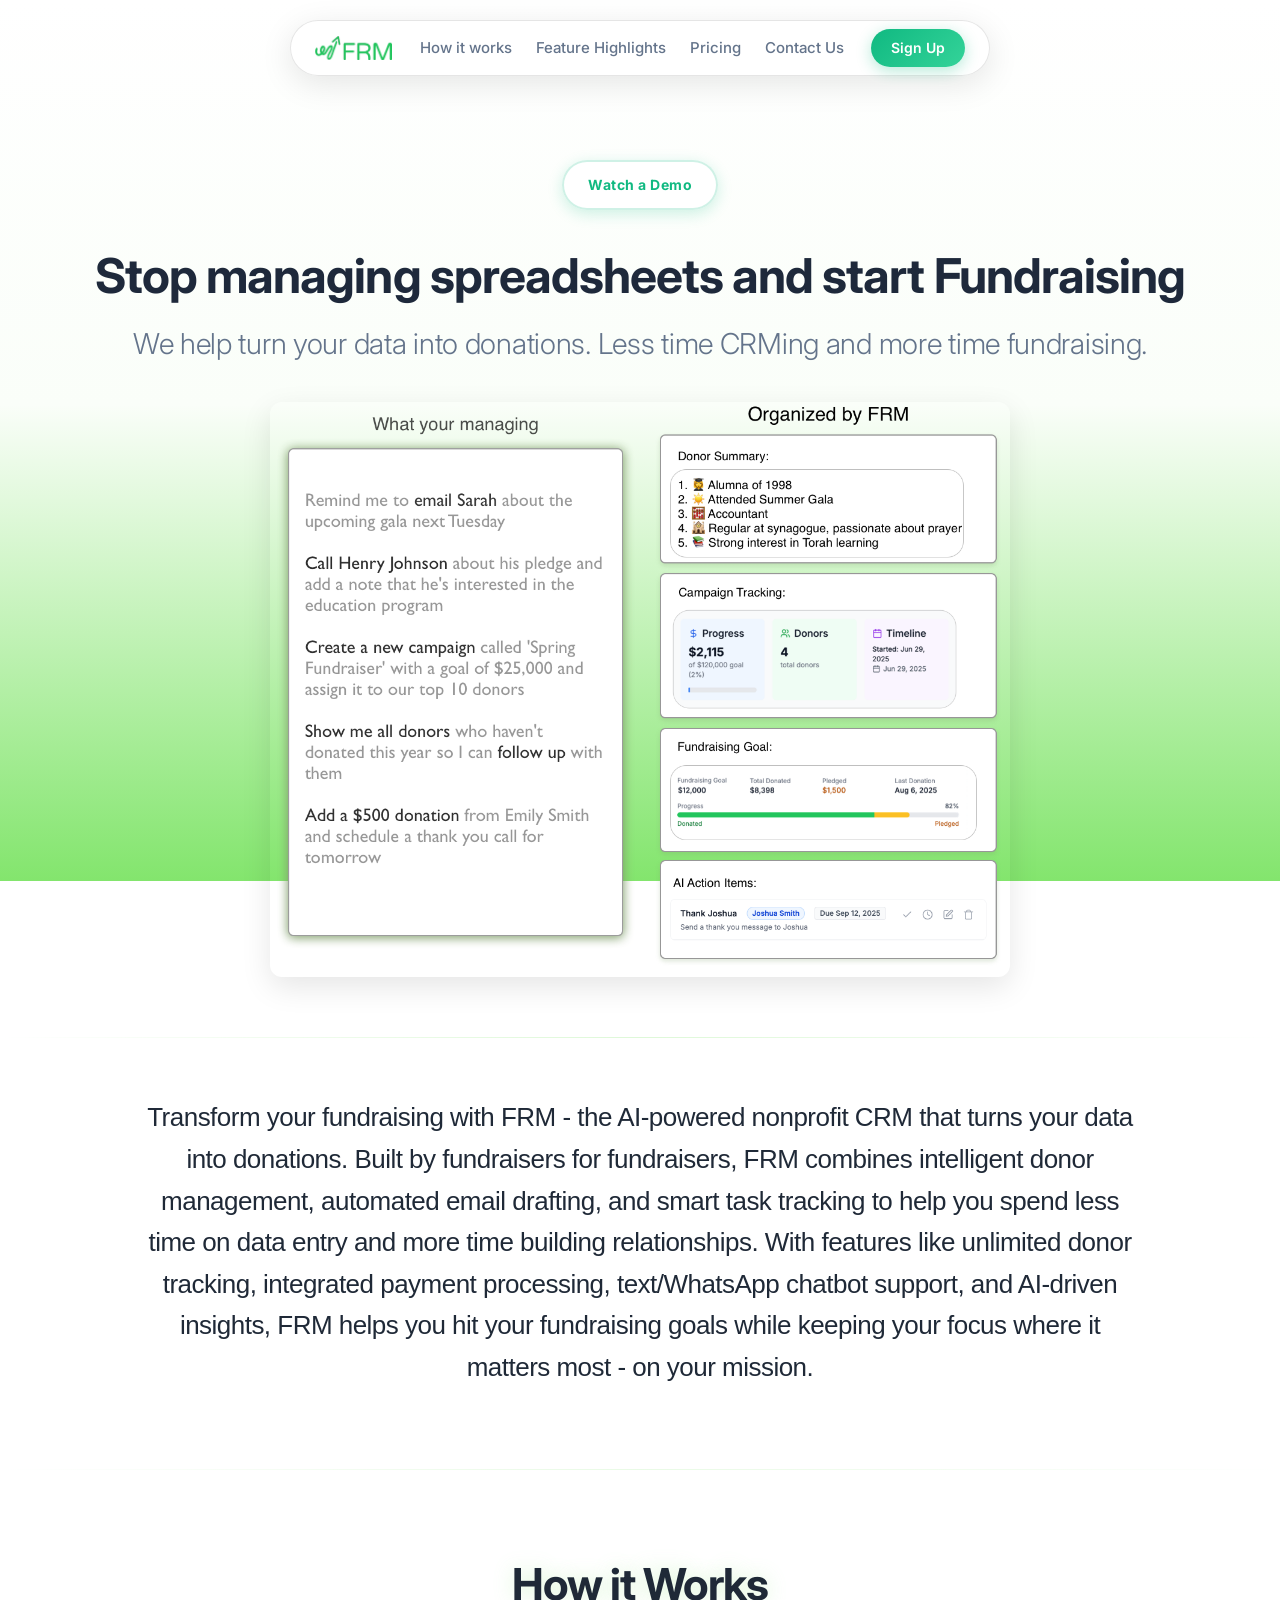
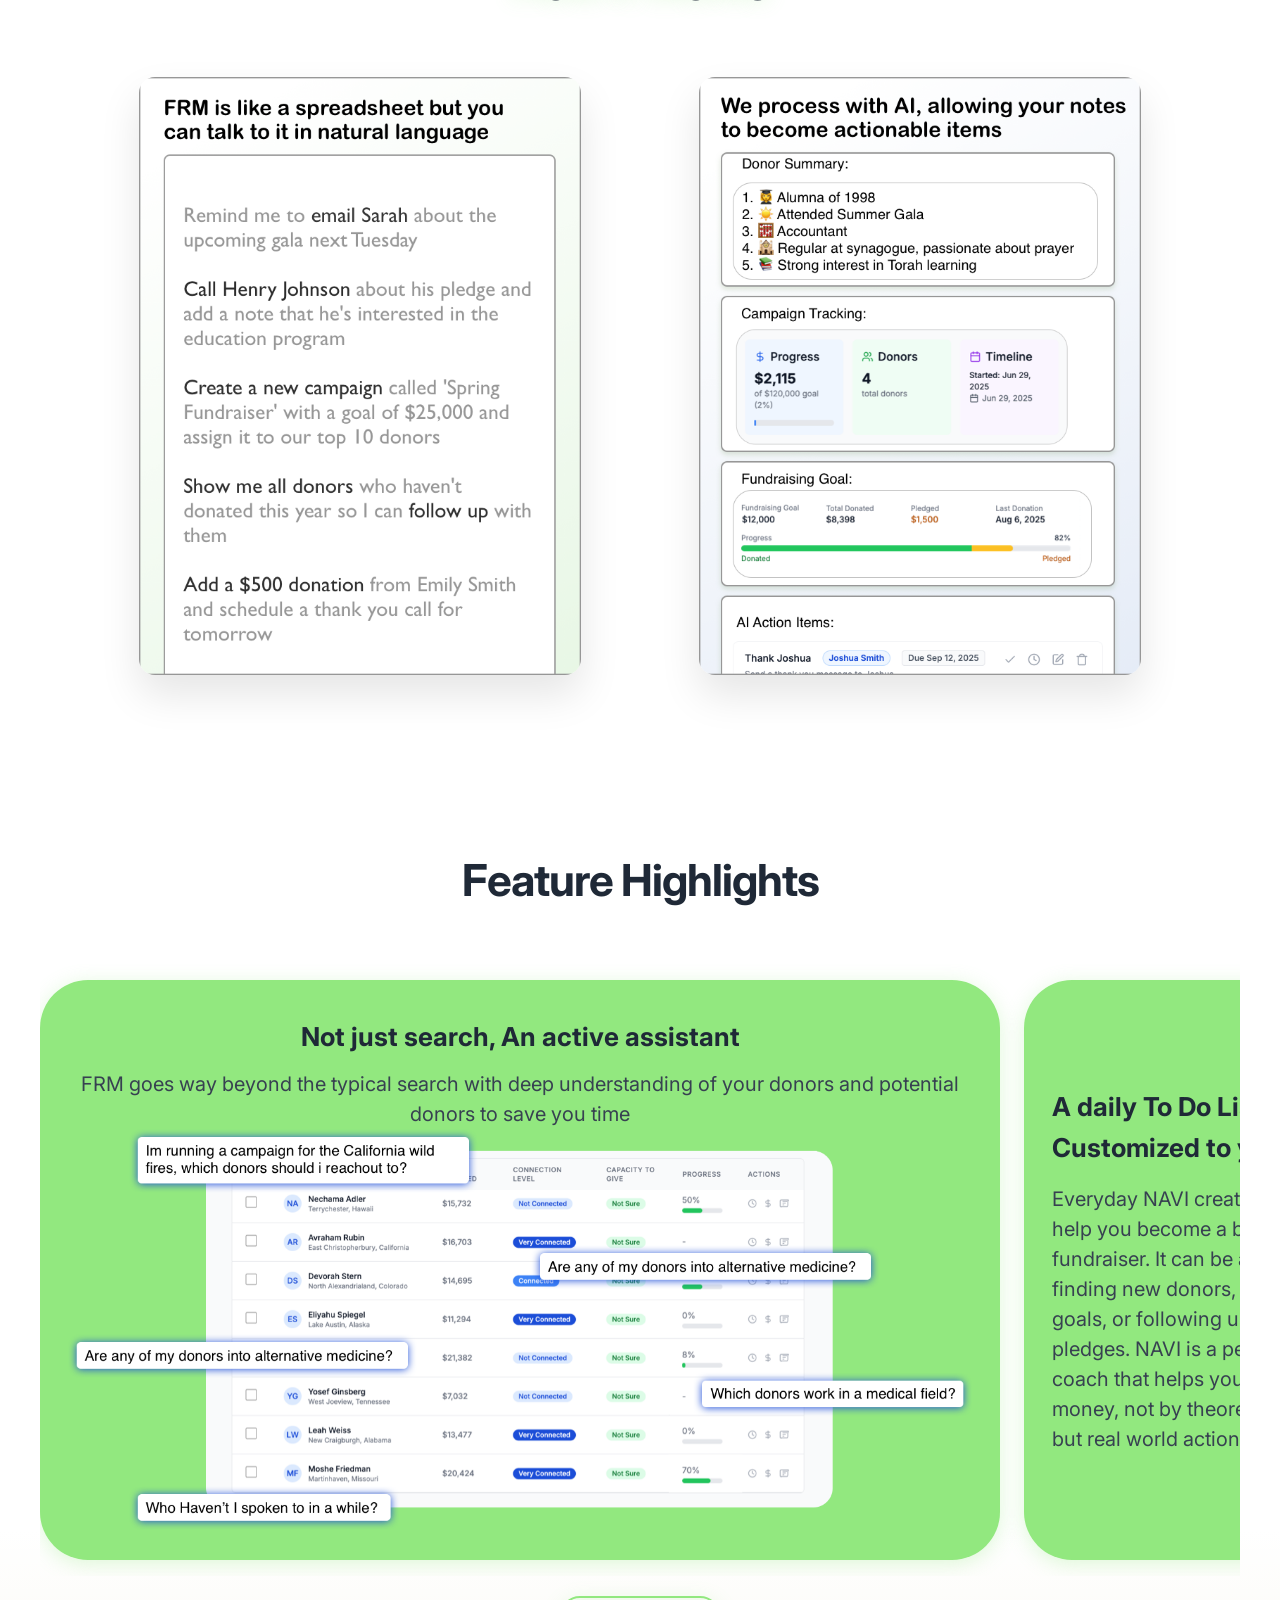
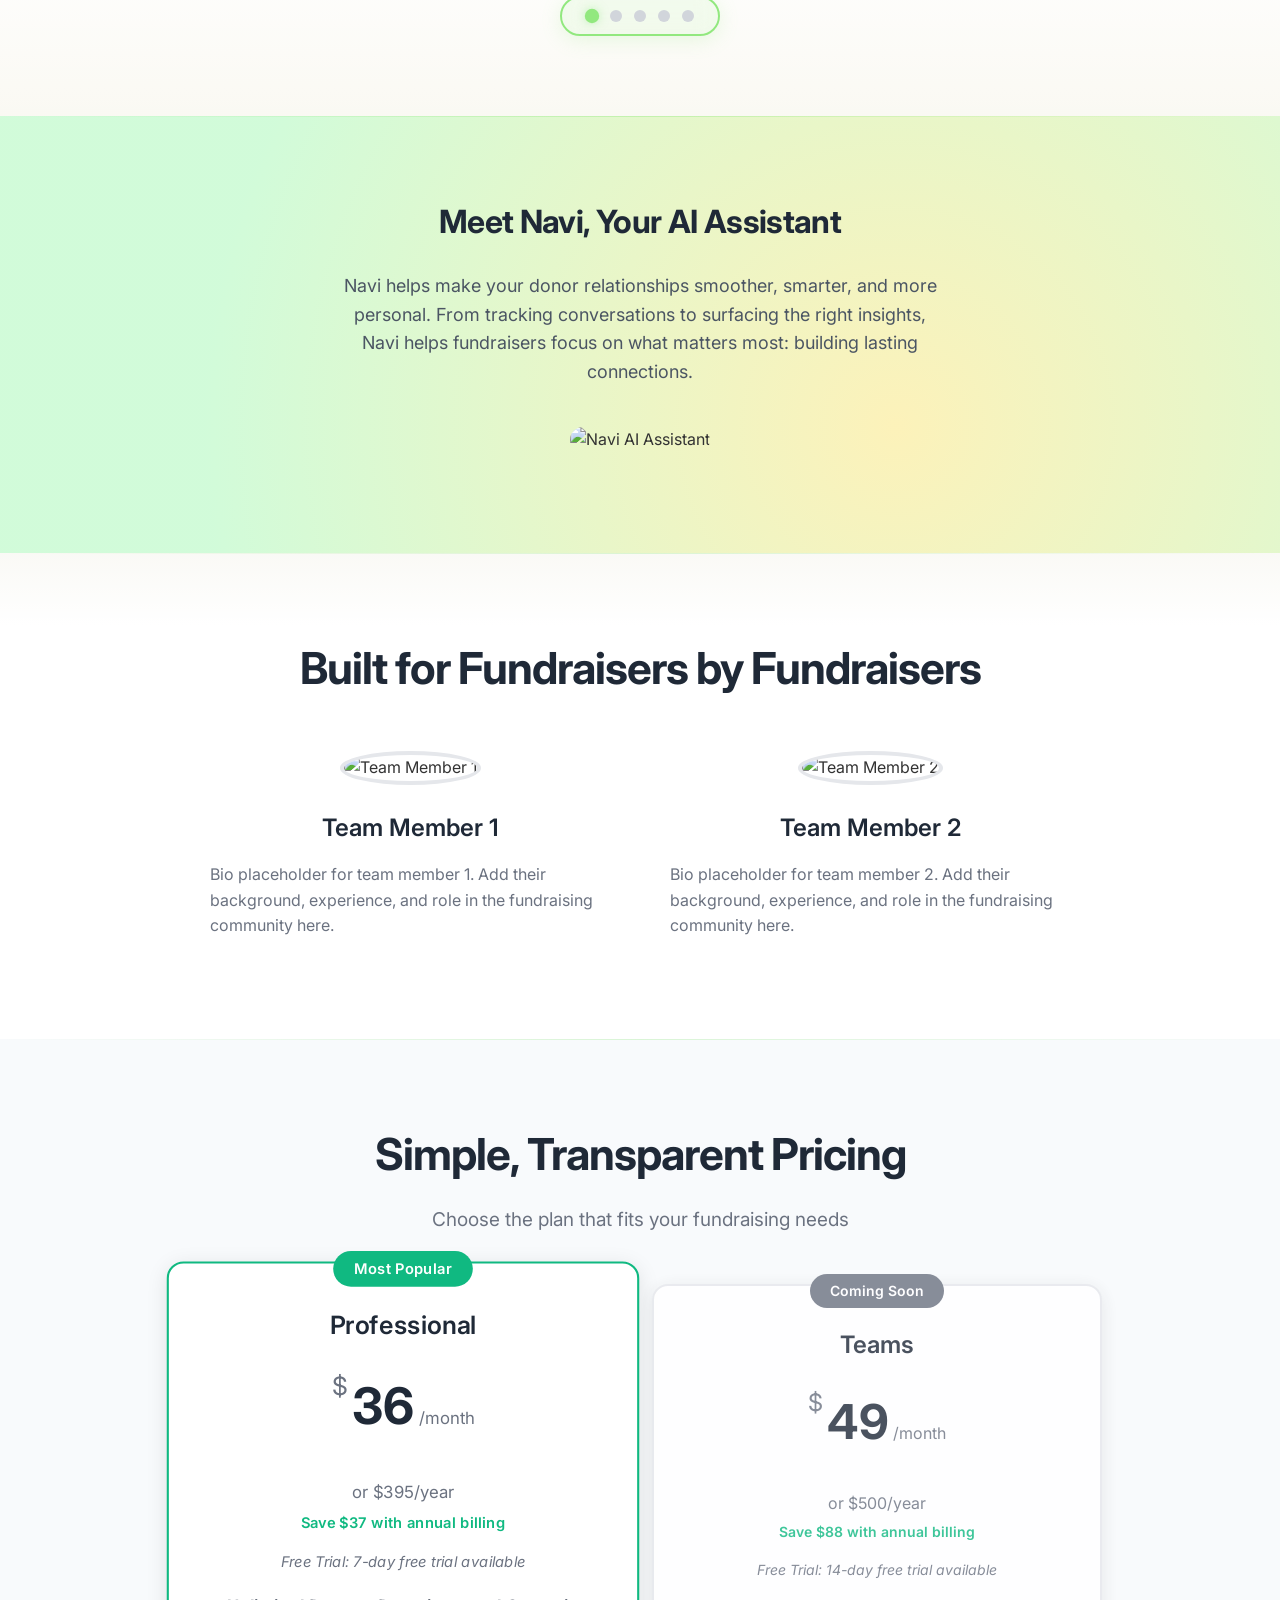
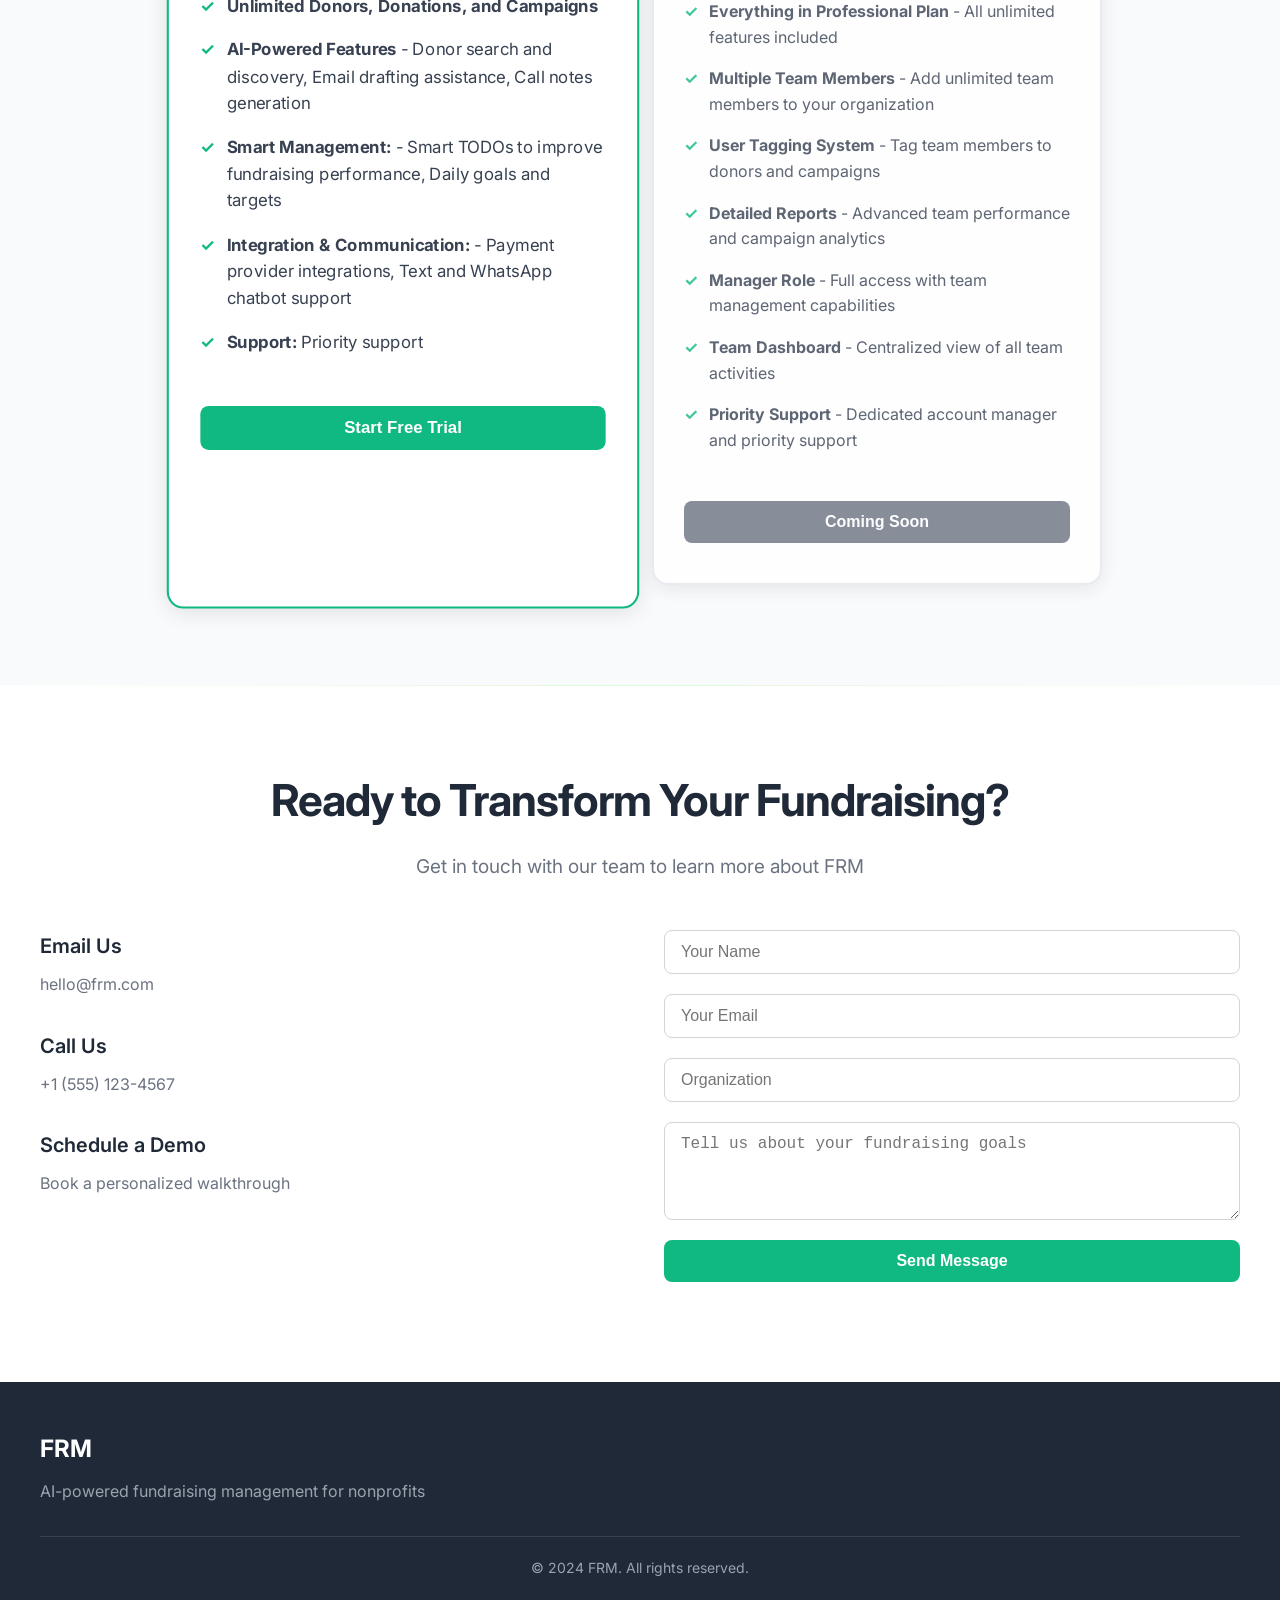
==== index.html @ 234e03f5 "Initial commit with project setup and basic structure established." ====
<!DOCTYPE html>
<html lang="en">
<head>
    <meta charset="UTF-8">
    <meta name="viewport" content="width=device-width, initial-scale=1.0">
    <title>FRM - Fundraising Management</title>
    <link rel="stylesheet" href="styles.css">
    <link href="https://fonts.googleapis.com/css2?family=Inter:wght@300;400;500;600;700&display=swap" rel="stylesheet">
</head>
<body>
    <!-- Sticky Navigation Bar -->
    <nav class="sticky-nav">
        <div class="nav-container">
            <div class="nav-brand">
                <img src="assets/FRM_Logo.png" alt="FRM Logo" class="nav-logo">
            </div>
            <div class="nav-links">
                <a href="#how-it-works" class="nav-link">How it works</a>
                <a href="#capabilities" class="nav-link">Feature Highlights</a>
                <a href="#pricing" class="nav-link">Pricing</a>
                <a href="#contact" class="nav-link">Contact Us</a>
            </div>
            <a href="https://app.getfrm.com" class="demo-btn">Sign Up</a>
        </div>
    </nav>

    <!-- Main Header Section -->
    <header class="main-header">
        <div class="header-content">
            <div class="demo-capsule">
                <span class="capsule-text">Watch a Demo</span>
            </div>
            <h1 class="main-title">Stop managing spreadsheets and start Fundraising</h1>
            <p class="sub-title">We help turn your data into donations. Less time CRMing and more time fundraising.</p>
            
            <!-- Frame 2.png Image -->
            <div class="hero-image-container">
                <img src="assets/Frame 2.png" alt="FRM Platform Overview" class="hero-image">
            </div>
        </div>
    </header>

    <!-- About Section -->
    <section class="about-section">
        <div class="about-content">
            <p class="about-text">
                Transform your fundraising with FRM - the AI-powered nonprofit CRM that turns your data into donations. Built by fundraisers for fundraisers, FRM combines intelligent donor management, automated email drafting, and smart task tracking to help you spend less time on data entry and more time building relationships. With features like unlimited donor tracking, integrated payment processing, text/WhatsApp chatbot support, and AI-driven insights, FRM helps you hit your fundraising goals while keeping your focus where it matters most - on your mission.
            </p>
        </div>
    </section>

    <!-- How it Works Section -->
    <section id="how-it-works" class="how-it-works-section">
        <div class="how-it-works-container">
            <h2 class="section-title">How it Works</h2>
            <div class="how-it-works-images-container">
                <div class="how-it-works-image-left">
                    <img src="assets/How_it_worksleft.png" alt="How FRM Works - Left" class="how-it-works-image">
                </div>
                <div class="how-it-works-image-right">
                    <img src="assets/How_it_worksright.png" alt="How FRM Works - Right" class="how-it-works-image">
                </div>
            </div>
        </div>
    </section>

    <!-- Capabilities Section -->
    <section id="capabilities" class="capabilities-section">
        <div class="capabilities-container">
            <h2 class="capabilities-header">Feature Highlights</h2>
            <div class="capabilities-scroll">
                <div class="capability-box">
                    <h2 class="capability-header">Not just search, An active assistant</h2>
                    <p class="capability-subheader">FRM goes way beyond the typical search with deep understanding of your donors and potential donors to save you time</p>
                    <img src="assets/Frame.png" alt="FRM Active Assistant Interface" class="capability-image">
                </div>
                <div class="capability-box">
                    <div class="capability-content">
                        <div class="capability-text">
                            <h2 class="capability-header">A daily To Do List, Customized to you</h2>
                            <p class="capability-subheader">Everyday NAVI creates 5 tasks to help you become a better fundraiser. It can be anything from finding new donors, filling out goals, or following up with recent pledges. NAVI is a personalized coach that helps you raise more money, not by theoretical lessons, but real world actions.</p>
                        </div>
                        <div class="capability-image-right">
                            <img src="assets/NAVI tasks.png" alt="NAVI Daily Tasks Interface" class="capability-image">
                        </div>
                    </div>
                </div>
                <div class="capability-box">
                    <div class="capability-content">
                        <div class="capability-text">
                            <h2 class="capability-header">Custom Campaigns for better tracking</h2>
                            <p class="capability-subheader">Easily track how much money you've raised toward your goal and see exactly which donors have contributed, giving you instant visibility into your fundraising success. Effortlessly manage multiple fundraising campaigns simultaneously while discovering new potential donors, helping you reach your targets faster and grow your donor base with confidence.</p>
                        </div>
                        <div class="capability-image-right">
                            <img src="assets/Campaign.png" alt="Custom Campaigns Interface" class="capability-image campaign-image">
                        </div>
                    </div>
                </div>
                <div class="capability-box">
                    <h2 class="capability-header">Everything at a glance</h2>
                    <p class="capability-subheader">Easily log in and get an instant update on everything going on. See money raised, daily tasks, Recent Donations, and so much more. Everything to get you ready to start your day</p>
                    <img src="assets/Dashboad.png" alt="Dashboard Overview Interface" class="capability-image">
                </div>
                <div class="capability-box security-box">
                    <h2 class="capability-header">Enterprise-Grade Security for Your Fundraising Data</h2>
                    <p class="capability-subheader">Your donor and campaign data is protected by industry-standard security measures including Row Level Security (RLS) policies that ensure each organization can only access their own data. All user authentication is handled through secure JWT tokens with phone number verification, ensuring only authorized users can access the system. The platform uses encrypted data transmission and implements organization isolation, meaning your fundraising data is completely separate from other organizations. Additionally, all AI processing is done through secure APIs with no sensitive data stored by external services, giving you complete control over your donor information and campaign details</p>
                </div>
            </div>
            <div class="scroll-indicators-container">
                <div class="scroll-indicators">
                    <div class="indicator active" data-index="0"></div>
                    <div class="indicator" data-index="1"></div>
                    <div class="indicator" data-index="2"></div>
                    <div class="indicator" data-index="3"></div>
                    <div class="indicator" data-index="4"></div>
                </div>
            </div>
        </div>
    </section>

    <!-- Navi Section -->
    <section class="navi-section">
        <div class="navi-container">
            <h2 class="navi-headline">Meet Navi, Your AI Assistant</h2>
            <p class="navi-content">Navi helps make your donor relationships smoother, smarter, and more personal. From tracking conversations to surfacing the right insights, Navi helps fundraisers focus on what matters most: building lasting connections.</p>
            <div class="navi-image-container">
                <img src="assets/NaviG.png" alt="Navi AI Assistant" class="navi-image">
            </div>
        </div>
    </section>

    <!-- Meet the Team Section -->
    <section class="meet-team-section">
        <div class="meet-team-container">
            <h2 class="team-headline">Built for Fundraisers by Fundraisers</h2>
            <div class="team-members">
                <div class="team-member">
                    <div class="member-photo">
                        <img src="assets/team-member-1.png" alt="Team Member 1" class="member-image">
                    </div>
                    <div class="member-info">
                        <h3 class="member-name">Team Member 1</h3>
                        <p class="member-bio">Bio placeholder for team member 1. Add their background, experience, and role in the fundraising community here.</p>
                    </div>
                </div>
                <div class="team-member">
                    <div class="member-photo">
                        <img src="assets/team-member-2.png" alt="Team Member 2" class="member-image">
                    </div>
                    <div class="member-info">
                        <h3 class="member-name">Team Member 2</h3>
                        <p class="member-bio">Bio placeholder for team member 2. Add their background, experience, and role in the fundraising community here.</p>
                    </div>
                </div>
            </div>
        </div>
    </section>

    <!-- Pricing Section -->
    <section id="pricing" class="pricing-section">
        <div class="pricing-container">
            <h2 class="pricing-headline">Simple, Transparent Pricing</h2>
            <p class="pricing-subtitle">Choose the plan that fits your fundraising needs</p>
            <div class="pricing-cards">
                <div class="pricing-card featured">
                    <div class="popular-badge">Most Popular</div>
                    <h3 class="plan-name">Professional</h3>
                    <div class="plan-price">
                        <span class="currency">$</span>
                        <span class="amount">36</span>
                        <span class="period">/month</span>
                    </div>
                    <div class="plan-billing">
                        <span class="billing-option">or $395/year</span>
                        <span class="savings">Save $37 with annual billing</span>
                    </div>
                    <div class="plan-perfect-for">Free Trial: 7-day free trial available</div>
                    <ul class="plan-features">
                        <li><strong>Unlimited Donors, Donations, and Campaigns</strong></li>
                        <li><strong>AI-Powered Features</strong> - Donor search and discovery, Email drafting assistance, Call notes generation</li>
                        <li><strong>Smart Management:</strong> - Smart TODOs to improve fundraising performance, Daily goals and targets</li>
                        <li><strong>Integration & Communication:</strong> - Payment provider integrations, Text and WhatsApp chatbot support</li>
                        <li><strong>Support:</strong> Priority support</li>
                    </ul>
                    <button class="pricing-btn">Start Free Trial</button>
                </div>
                <div class="pricing-card coming-soon">
                    <div class="coming-soon-badge">Coming Soon</div>
                    <h3 class="plan-name">Teams</h3>
                    <div class="plan-price">
                        <span class="currency">$</span>
                        <span class="amount">49</span>
                        <span class="period">/month</span>
                    </div>
                    <div class="plan-billing">
                        <span class="billing-option">or $500/year</span>
                        <span class="savings">Save $88 with annual billing</span>
                    </div>
                    <div class="plan-perfect-for">Free Trial: 14-day free trial available</div>
                    <ul class="plan-features">
                        <li><strong>Everything in Professional Plan</strong> - All unlimited features included</li>
                        <li><strong>Multiple Team Members</strong> - Add unlimited team members to your organization</li>
                        <li><strong>User Tagging System</strong> - Tag team members to donors and campaigns</li>
                        <li><strong>Detailed Reports</strong> - Advanced team performance and campaign analytics</li>
                        <li><strong>Manager Role</strong> - Full access with team management capabilities</li>
                        <li><strong>Team Dashboard</strong> - Centralized view of all team activities</li>
                        <li><strong>Priority Support</strong> - Dedicated account manager and priority support</li>
                    </ul>
                    <button class="pricing-btn coming-soon-btn">Coming Soon</button>
                </div>
            </div>
        </div>
    </section>

    <!-- Contact Us Section -->
    <section id="contact" class="contact-section">
        <div class="contact-container">
            <h2 class="contact-headline">Ready to Transform Your Fundraising?</h2>
            <p class="contact-subtitle">Get in touch with our team to learn more about FRM</p>
            <div class="contact-content">
                <div class="contact-info">
                    <div class="contact-item">
                        <h4>Email Us</h4>
                        <p>hello@frm.com</p>
                    </div>
                    <div class="contact-item">
                        <h4>Call Us</h4>
                        <p>+1 (555) 123-4567</p>
                    </div>
                    <div class="contact-item">
                        <h4>Schedule a Demo</h4>
                        <p>Book a personalized walkthrough</p>
                    </div>
                </div>
                <div class="contact-form">
                    <form>
                        <input type="text" placeholder="Your Name" required>
                        <input type="email" placeholder="Your Email" required>
                        <input type="text" placeholder="Organization" required>
                        <textarea placeholder="Tell us about your fundraising goals" rows="4"></textarea>
                        <button type="submit" class="contact-btn">Send Message</button>
                    </form>
                </div>
            </div>
        </div>
    </section>

    <!-- Footer -->
    <footer class="footer">
        <div class="footer-container">
            <div class="footer-content">
                <div class="footer-brand">
                    <h3>FRM</h3>
                    <p>AI-powered fundraising management for nonprofits</p>
                </div>
            </div>
            <div class="footer-bottom">
                <p>&copy; 2024 FRM. All rights reserved.</p>
            </div>
        </div>
    </footer>


    <script>
        // Capabilities scroll functionality
        document.addEventListener('DOMContentLoaded', function() {
            const scrollContainer = document.querySelector('.capabilities-scroll');
            const indicators = document.querySelectorAll('.indicator');
            const boxes = document.querySelectorAll('.capability-box');
            
            if (!scrollContainer || !indicators.length || !boxes.length) return;
            
            // Function to update active indicator
            function updateActiveIndicator() {
                const scrollLeft = scrollContainer.scrollLeft;
                const containerWidth = scrollContainer.clientWidth;
                const scrollWidth = scrollContainer.scrollWidth;
                
                // Calculate which box is most visible
                const boxWidth = containerWidth * 0.8; // 80% width of container
                const gap = 30; // gap between boxes
                const totalBoxWidth = boxWidth + gap;
                
                const currentIndex = Math.round(scrollLeft / totalBoxWidth);
                const clampedIndex = Math.max(0, Math.min(currentIndex, boxes.length - 1));
                
                // Update indicators
                indicators.forEach((indicator, index) => {
                    indicator.classList.toggle('active', index === clampedIndex);
                });
            }
            
            // Add scroll event listener
            scrollContainer.addEventListener('scroll', updateActiveIndicator);
            
            // Add click functionality to indicators
            indicators.forEach((indicator, index) => {
                indicator.addEventListener('click', function() {
                    const boxWidth = scrollContainer.clientWidth * 0.8;
                    const gap = 30;
                    const totalBoxWidth = boxWidth + gap;
                    const targetScroll = index * totalBoxWidth;
                    
                    scrollContainer.scrollTo({
                        left: targetScroll,
                        behavior: 'smooth'
                    });
                });
            });
            
            // Initial update
            updateActiveIndicator();
        });
    </script>
</body>
</html>
---- styles.css ----
/* Reset and Base Styles */
* {
    margin: 0;
    padding: 0;
    box-sizing: border-box;
}

body {
    font-family: 'Inter', -apple-system, BlinkMacSystemFont, 'Segoe UI', Roboto, sans-serif;
    line-height: 1.6;
    color: #333;
    background-color: #fafafa;
    font-smooth: antialiased;
    -webkit-font-smoothing: antialiased;
    -moz-osx-font-smoothing: grayscale;
}

/* Sticky Navigation Bar */
.sticky-nav {
    position: fixed;
    top: 20px;
    left: 50%;
    transform: translateX(-50%);
    z-index: 1000;
    width: 85%;
    max-width: 700px;
    background: rgba(255, 255, 255, 0.95);
    backdrop-filter: blur(20px);
    border: 1px solid rgba(0, 0, 0, 0.1);
    border-radius: 50px;
    box-shadow: 0 8px 32px rgba(0, 0, 0, 0.1);
    transition: all 0.3s ease;
}

.sticky-nav:hover {
    box-shadow: 0 12px 40px rgba(0, 0, 0, 0.15);
}

.nav-container {
    display: flex;
    align-items: center;
    justify-content: space-between;
    padding: 8px 24px;
    gap: 16px;
}

.nav-brand {
    display: flex;
    align-items: center;
    justify-content: center;
}

.nav-logo {
    height: 24px;
    width: auto;
    transition: transform 0.3s ease;
    display: block;
    margin: 0;
}

.nav-logo:hover {
    transform: scale(1.05);
}

.nav-links {
    display: flex;
    align-items: center;
    gap: 24px;
    flex: 1;
    justify-content: center;
}

.nav-link {
    text-decoration: none;
    color: #64748b;
    font-weight: 500;
    font-size: 15px;
    transition: color 0.2s ease;
    position: relative;
}

.nav-link:hover {
    color: #10b981;
}

.nav-link::after {
    content: '';
    position: absolute;
    width: 0;
    height: 2px;
    bottom: -5px;
    left: 50%;
    background-color: #10b981;
    transition: all 0.3s ease;
    transform: translateX(-50%);
}

.nav-link:hover::after {
    width: 100%;
}

.demo-btn {
    background: linear-gradient(135deg, #10b981 0%, #34d399 100%);
    color: white;
    border: none;
    padding: 8px 20px;
    border-radius: 20px;
    font-weight: 600;
    font-size: 14px;
    cursor: pointer;
    transition: all 0.3s ease;
    box-shadow: 0 4px 15px rgba(16, 185, 129, 0.3);
    text-decoration: none;
    display: inline-block;
}

.demo-btn:hover {
    transform: translateY(-2px);
    box-shadow: 0 6px 20px rgba(16, 185, 129, 0.4);
    color: white;
    text-decoration: none;
}

/* Main Header Section */
.main-header {
    padding: 100px 80px 60px;
    text-align: center;
    background-image: linear-gradient(180deg, #FFFFFF 0%, #FAFEF9 39%, #83E56D 85%, #FFFFFF 85%);
    min-height: 95vh;
    display: flex;
    align-items: center;
    justify-content: center;
}

.header-content {
    max-width: 1200px;
    width: 100%;
    position: relative;
    z-index: 1;
}

.demo-capsule {
    display: inline-flex;
    align-items: center;
    justify-content: center;
    margin-top: 60px;
    margin-bottom: 40px;
    background: rgba(255, 255, 255, 0.9);
    color: #10b981;
    padding: 12px 24px;
    border-radius: 25px;
    font-size: 14px;
    font-weight: 700;
    box-shadow: 0 4px 15px rgba(16, 185, 129, 0.2);
    transition: all 0.3s ease;
    cursor: pointer;
    border: 2px solid rgba(16, 185, 129, 0.2);
}

.demo-capsule:hover {
    transform: translateY(-2px);
    box-shadow: 0 6px 20px rgba(16, 185, 129, 0.4);
    background: rgba(255, 255, 255, 1);
    border-color: rgba(16, 185, 129, 0.4);
}

.capsule-text {
    letter-spacing: 0.5px;
}

.main-title {
    font-size: clamp(2rem, 4vw, 3rem);
    font-weight: 700;
    color: #1e293b;
    margin-bottom: 24px;
    letter-spacing: -0.02em;
    line-height: 1.1;
}

.sub-title {
    font-size: clamp(1.2rem, 2.5vw, 1.8rem);
    font-weight: 300;
    color: #64748b;
    margin-bottom: 40px;
    letter-spacing: -0.01em;
    line-height: 1.2;
}

.hero-image-container {
    display: flex;
    justify-content: center;
    align-items: center;
    margin-top: 32px;
}

.hero-image {
    max-width: 66%;
    height: auto;
    transition: transform 0.3s ease;
    border-radius: 12px;
    box-shadow: 0 10px 30px rgba(0, 0, 0, 0.1);
}

.hero-image:hover {
    transform: scale(1.02);
}

/* About Section */
.about-section {
    padding: 60px 40px 80px;
    background: white;
    display: flex;
    align-items: center;
    justify-content: center;
    position: relative;
}

.about-section::before {
    content: '';
    position: absolute;
    top: 0;
    left: 0;
    right: 0;
    height: 1px;
    background: linear-gradient(90deg, transparent 0%, rgba(146, 232, 127, 0.3) 50%, transparent 100%);
}

.about-content {
    max-width: 1200px;
    width: 100%;
    text-align: center;
    position: relative;
    z-index: 1;
}

.about-text {
    font-family: 'Arial Rounded MT Bold', Arial, sans-serif;
    font-size: 26px;
    line-height: 1.6;
    color: #1f2937;
    font-weight: 300;
    margin: 0 auto;
    letter-spacing: -0.02em;
    max-width: 1000px;
}

/* How it Works Section */
.how-it-works-section {
    padding: 80px 40px 100px;
    background: #ffffff;
    position: relative;
}

.how-it-works-section::before {
    content: '';
    position: absolute;
    top: 0;
    left: 0;
    right: 0;
    height: 1px;
    background: linear-gradient(90deg, transparent 0%, rgba(146, 232, 127, 0.2) 50%, transparent 100%);
}

.how-it-works-container {
    max-width: 1200px;
    margin: 0 auto;
    position: relative;
    z-index: 1;
}

.section-title {
    font-size: 44px;
    font-weight: 700;
    color: #1f2937;
    text-align: center;
    margin-bottom: 48px;
    letter-spacing: -1px;
    text-shadow: 0 0 20px rgba(146, 232, 127, 0.3);
}

.how-it-works-images-container {
    display: flex;
    justify-content: center;
    align-items: center;
    gap: 20px;
    margin-top: 32px;
}

.how-it-works-image-left,
.how-it-works-image-right {
    flex: 1;
    max-width: 45%;
    display: flex;
    justify-content: center;
    align-items: center;
    padding: 10px;
}

.how-it-works-image {
    max-width: 85%;
    height: auto;
    border-radius: 16px;
    box-shadow: 0 20px 40px rgba(0, 0, 0, 0.1);
}

/* Capabilities Section */
.capabilities-section {
    padding: 60px 40px 80px;
    background: linear-gradient(to bottom, white 80%, rgba(255,232,110,0.05) 100%);
    overflow: hidden;
}

/* Navi Section */
.navi-section {
    padding: 80px 40px 100px;
    background-image: radial-gradient(circle at 70% 71%, rgba(255,232,110,0.46) 0%, rgba(88,255,120,0.25) 73%);
    display: flex;
    align-items: center;
    justify-content: center;
    position: relative;
}

.navi-section::before {
    content: '';
    position: absolute;
    top: 0;
    left: 0;
    right: 0;
    height: 1px;
    background: linear-gradient(90deg, transparent 0%, rgba(146, 232, 127, 0.4) 50%, transparent 100%);
}

.navi-container {
    max-width: 1200px;
    width: 100%;
    text-align: center;
    position: relative;
    z-index: 1;
}

.navi-headline {
    font-size: 44px;
    font-weight: 700;
    color: #1f2937;
    margin-bottom: 24px;
    letter-spacing: -1px;
}

.navi-content {
    font-size: 19px;
    line-height: 1.6;
    color: #374151;
    max-width: 800px;
    margin: 0 auto 40px;
}

.navi-image-container {
    display: flex;
    justify-content: center;
    align-items: center;
}

.navi-image {
    max-width: 70%;
    height: auto;
    border-radius: 20px;
}

.capabilities-container {
    max-width: 1400px;
    margin: 0 auto;
}

.capabilities-header {
    font-size: 44px;
    font-weight: 700;
    color: #1f2937;
    text-align: center;
    margin-bottom: 48px;
    letter-spacing: -1px;
}

.capabilities-scroll {
    display: flex;
    gap: 24px;
    overflow-x: auto;
    padding: 16px 0;
    scroll-behavior: smooth;
    scrollbar-width: none;
    -ms-overflow-style: none;
}

.capabilities-scroll::-webkit-scrollbar {
    display: none;
}

.capability-box {
    flex: 0 0 80%;
    height: 580px;
    background: #92E87F;
    border-radius: 48px;
    padding: 36px 28px;
    display: flex;
    flex-direction: column;
    justify-content: flex-start;
    text-align: center;
    color: #1f2937;
    box-shadow: 0 4px 20px rgba(146, 232, 127, 0.3);
    transition: all 0.3s ease;
    overflow: hidden;
}



.capability-box h3 {
    font-size: 32px;
    font-weight: 600;
    margin-bottom: 20px;
    color: #1f2937;
}

.capability-box p {
    font-size: 20px;
    line-height: 1.5;
    color: #374151;
    margin: 0;
}

.capability-header {
    font-size: 26px;
    font-weight: 700;
    color: #1f2937;
    margin-bottom: 12px;
    text-align: center;
}

.capability-subheader {
    font-size: 15px;
    line-height: 1.5;
    color: #4b5563;
    margin-bottom: 16px;
    text-align: center;
    font-weight: 400;
}

.capability-image {
    width: 100%;
    height: auto;
    border-radius: 12px;
    flex-shrink: 0;
}

.campaign-image {
    width: 85%;
}

.dashboard-image {
    width: 75%;
}

.security-box {
    justify-content: center;
}

.capability-content {
    display: flex;
    align-items: center;
    gap: 30px;
    height: 100%;
}

.capability-text {
    flex: 1;
    text-align: left;
}

.capability-image-right {
    flex: 0 0 60%;
    display: flex;
    justify-content: center;
    align-items: center;
}

.capability-text .capability-header {
    text-align: left;
    margin-bottom: 15px;
}

.capability-text .capability-subheader {
    text-align: left;
    margin-bottom: 0;
}

/* Navi Section Styles */
.capability-box.navi-section {
    background-image: radial-gradient(circle at 70% 71%, rgba(255,232,110,0.8) 0%, rgba(88,255,120,0.6) 30%, rgba(255,255,255,0.7) 55%) !important;
    background-color: #f8fafc !important;
    display: flex !important;
    flex-direction: column !important;
    justify-content: center !important;
    align-items: center !important;
    text-align: center !important;
    padding: 50px 40px !important;
    min-height: 600px !important;
    border: 3px solid #ff6b6b !important;
    position: relative !important;
}

.navi-headline {
    font-size: 32px;
    font-weight: 700;
    color: #1f2937 !important;
    margin-bottom: 25px;
    text-align: center;
    letter-spacing: -0.02em;
    z-index: 10;
    position: relative;
}

.navi-content {
    font-size: 18px;
    line-height: 1.6;
    color: #4b5563 !important;
    margin-bottom: 40px;
    text-align: center;
    max-width: 600px;
    font-weight: 400;
    z-index: 10;
    position: relative;
}

.navi-image-container {
    display: flex;
    justify-content: center;
    align-items: center;
    width: 100%;
    margin-top: 20px;
}

.navi-image {
    max-width: 70%;
    height: auto;
    border-radius: 16px;
    transition: transform 0.3s ease;
}

.navi-image:hover {
    transform: scale(1.02);
}

/* Meet the Team Section */
.meet-team-section {
    padding: 80px 40px 100px;
    background: linear-gradient(to bottom, rgba(255,232,110,0.03) 0%, white 15%);
    position: relative;
}

.meet-team-section::before {
    content: '';
    position: absolute;
    top: 0;
    left: 0;
    right: 0;
    height: 1px;
    background: linear-gradient(90deg, transparent 0%, rgba(146, 232, 127, 0.3) 50%, transparent 100%);
}

.meet-team-container {
    max-width: 1200px;
    margin: 0 auto;
    text-align: center;
    position: relative;
    z-index: 1;
}

.team-headline {
    font-size: 44px;
    font-weight: 700;
    color: #1f2937;
    margin-bottom: 48px;
    letter-spacing: -1px;
}

.team-members {
    display: flex;
    justify-content: center;
    gap: 60px;
    align-items: flex-start;
}

.team-member {
    flex: 1;
    max-width: 400px;
    text-align: center;
}

.member-photo {
    margin-bottom: 24px;
}

.member-image {
    width: 200px;
    height: 200px;
    border-radius: 50%;
    object-fit: cover;
    border: 4px solid #e5e7eb;
    transition: transform 0.3s ease;
}

.member-image:hover {
    transform: scale(1.05);
}

.member-name {
    font-size: 24px;
    font-weight: 600;
    color: #1f2937;
    margin-bottom: 15px;
}

.member-bio {
    font-size: 16px;
    line-height: 1.6;
    color: #6b7280;
    text-align: left;
}

/* Pricing Section */
.pricing-section {
    padding: 80px 40px 100px;
    background: #f8fafc;
    position: relative;
}

.pricing-section::before {
    content: '';
    position: absolute;
    top: 0;
    left: 0;
    right: 0;
    height: 1px;
    background: linear-gradient(90deg, transparent 0%, rgba(146, 232, 127, 0.3) 50%, transparent 100%);
}

.pricing-container {
    max-width: 1200px;
    margin: 0 auto;
    text-align: center;
    position: relative;
    z-index: 1;
}

.pricing-headline {
    font-size: 44px;
    font-weight: 700;
    color: #1f2937;
    margin-bottom: 16px;
    letter-spacing: -1px;
}

.pricing-subtitle {
    font-size: 19px;
    color: #6b7280;
    margin-bottom: 48px;
}

.pricing-cards {
    display: flex;
    justify-content: center;
    gap: 24px;
    align-items: stretch;
    max-width: 1000px;
    margin: 0 auto;
}

.pricing-card {
    flex: 1;
    max-width: 450px;
    background: white;
    border-radius: 16px;
    padding: 40px 30px;
    box-shadow: 0 4px 20px rgba(0, 0, 0, 0.1);
    position: relative;
    transition: transform 0.3s ease;
}

.pricing-card:hover {
    transform: translateY(-5px);
}

.pricing-card.featured {
    border: 2px solid #10b981;
    transform: scale(1.05);
}

.pricing-card.coming-soon {
    border: 2px solid #e5e7eb;
    opacity: 0.8;
}

.popular-badge {
    position: absolute;
    top: -12px;
    left: 50%;
    transform: translateX(-50%);
    background: #10b981;
    color: white;
    padding: 6px 20px;
    border-radius: 20px;
    font-size: 14px;
    font-weight: 600;
}

.coming-soon-badge {
    position: absolute;
    top: -12px;
    left: 50%;
    transform: translateX(-50%);
    background: #6b7280;
    color: white;
    padding: 6px 20px;
    border-radius: 20px;
    font-size: 14px;
    font-weight: 600;
}

.plan-billing {
    margin-bottom: 15px;
    text-align: center;
}

.billing-option {
    display: block;
    font-size: 16px;
    color: #6b7280;
    margin-bottom: 5px;
}

.savings {
    display: block;
    font-size: 14px;
    color: #10b981;
    font-weight: 600;
}

.plan-perfect-for {
    font-size: 14px;
    color: #6b7280;
    text-align: center;
    margin-bottom: 10px;
    font-style: italic;
}

.plan-name {
    font-size: 24px;
    font-weight: 600;
    color: #1f2937;
    margin-bottom: 20px;
}

.plan-price {
    margin-bottom: 30px;
}

.currency {
    font-size: 24px;
    color: #6b7280;
    vertical-align: top;
}

.amount {
    font-size: 48px;
    font-weight: 700;
    color: #1f2937;
}

.period {
    font-size: 16px;
    color: #6b7280;
}

.plan-features {
    list-style: none;
    padding: 0;
    margin-bottom: 40px;
    text-align: left;
}

.plan-features li {
    padding: 8px 0;
    color: #374151;
    position: relative;
    padding-left: 25px;
}

.plan-features li::before {
    content: '✓';
    position: absolute;
    left: 0;
    color: #10b981;
    font-weight: bold;
}

.pricing-btn {
    width: 100%;
    background: #10b981;
    color: white;
    border: none;
    padding: 12px 24px;
    border-radius: 8px;
    font-size: 16px;
    font-weight: 600;
    cursor: pointer;
    transition: background 0.3s ease;
}

.pricing-btn:hover {
    background: #059669;
}

.coming-soon-btn {
    background: #6b7280;
    cursor: not-allowed;
}

.coming-soon-btn:hover {
    background: #6b7280;
}

/* Contact Section */
.contact-section {
    padding: 80px 40px 100px;
    background: white;
    position: relative;
}

.contact-section::before {
    content: '';
    position: absolute;
    top: 0;
    left: 0;
    right: 0;
    height: 1px;
    background: linear-gradient(90deg, transparent 0%, rgba(146, 232, 127, 0.3) 50%, transparent 100%);
}

.contact-container {
    max-width: 1200px;
    margin: 0 auto;
    text-align: center;
    position: relative;
    z-index: 1;
}

.contact-headline {
    font-size: 44px;
    font-weight: 700;
    color: #1f2937;
    margin-bottom: 16px;
    letter-spacing: -1px;
}

.contact-subtitle {
    font-size: 19px;
    color: #6b7280;
    margin-bottom: 48px;
}

.contact-content {
    display: flex;
    gap: 48px;
    align-items: flex-start;
}

.contact-info {
    flex: 1;
    text-align: left;
}

.contact-item {
    margin-bottom: 32px;
}

.contact-item h4 {
    font-size: 20px;
    font-weight: 600;
    color: #1f2937;
    margin-bottom: 10px;
}

.contact-item p {
    font-size: 16px;
    color: #6b7280;
}

.contact-form {
    flex: 1;
}

.contact-form form {
    display: flex;
    flex-direction: column;
    gap: 20px;
}

.contact-form input,
.contact-form textarea {
    padding: 12px 16px;
    border: 1px solid #d1d5db;
    border-radius: 8px;
    font-size: 16px;
    transition: border-color 0.3s ease;
}

.contact-form input:focus,
.contact-form textarea:focus {
    outline: none;
    border-color: #10b981;
}

.contact-btn {
    background: #10b981;
    color: white;
    border: none;
    padding: 12px 24px;
    border-radius: 8px;
    font-size: 16px;
    font-weight: 600;
    cursor: pointer;
    transition: background 0.3s ease;
}

.contact-btn:hover {
    background: #059669;
}

/* Footer */
.footer {
    background: #1f2937;
    color: white;
    padding: 48px 40px 20px;
}

.footer-container {
    max-width: 1200px;
    margin: 0 auto;
    position: relative;
    z-index: 1;
}

.footer-content {
    display: flex;
    justify-content: space-between;
    margin-bottom: 32px;
}

.footer-brand h3 {
    font-size: 24px;
    font-weight: 700;
    margin-bottom: 10px;
}

.footer-brand p {
    color: #9ca3af;
    font-size: 16px;
}

.footer-links {
    display: flex;
    gap: 60px;
}

.footer-column h4 {
    font-size: 18px;
    font-weight: 600;
    margin-bottom: 20px;
}

.footer-column a {
    display: block;
    color: #9ca3af;
    text-decoration: none;
    margin-bottom: 10px;
    transition: color 0.3s ease;
}

.footer-column a:hover {
    color: white;
}

.footer-bottom {
    border-top: 1px solid #374151;
    padding-top: 20px;
    text-align: center;
}

.footer-bottom p {
    color: #9ca3af;
    font-size: 14px;
}

.scroll-indicators-container {
    display: flex;
    justify-content: center;
    margin-top: 20px;
}

.scroll-indicators {
    display: flex;
    justify-content: center;
    align-items: center;
    gap: 12px;
    background: rgba(146, 232, 127, 0.1);
    border: 2px solid #92E87F;
    border-radius: 50px;
    padding: 12px 24px;
    backdrop-filter: blur(10px);
    box-shadow: 0 4px 20px rgba(146, 232, 127, 0.2);
}

.indicator {
    width: 12px;
    height: 12px;
    border-radius: 50%;
    background: #d1d5db;
    cursor: pointer;
    transition: all 0.3s ease;
}

.indicator.active {
    background: #92E87F;
    transform: scale(1.2);
    box-shadow: 0 0 8px rgba(146, 232, 127, 0.5);
}

.indicator:hover {
    background: #92E87F;
    opacity: 0.7;
}


/* Responsive Design */
@media (max-width: 768px) {
    .sticky-nav {
        width: 92%;
        top: 10px;
    }
    
    .nav-container {
        padding: 6px 16px;
        gap: 12px;
    }
    
    .nav-logo {
        height: 20px;
    }
    
    .nav-links {
        gap: 16px;
    }
    
    .nav-link {
        font-size: 14px;
    }
    
    .demo-btn {
        padding: 6px 14px;
        font-size: 13px;
    }
    
    .main-header {
        padding: 80px 40px 50px;
    }
    
    .main-title {
        font-size: 2rem;
    }
    
    .sub-title {
        font-size: 1.2rem;
        margin-bottom: 32px;
    }
    
    .demo-capsule {
        font-size: 13px;
        padding: 10px 20px;
        margin-top: 48px;
        margin-bottom: 32px;
    }
    
    .hero-image {
        max-width: 88%;
    }
    
    .about-section {
        padding: 50px 20px 60px;
    }
    
    .about-text {
        font-family: 'Arial Rounded MT Bold', Arial, sans-serif;
        font-size: 26px;
        max-width: 800px;
    }
    
    .how-it-works-section {
        padding: 60px 20px 80px;
    }
    
    .section-title {
        font-size: 36px;
        margin-bottom: 32px;
    }
    
    .how-it-works-images-container {
        flex-direction: column;
        gap: 30px;
        margin-top: 30px;
    }
    
    .how-it-works-image-left,
    .how-it-works-image-right {
        max-width: 100%;
    }
    
    .capabilities-section {
        padding: 50px 20px 60px;
    }
    
    .capabilities-header {
        font-size: 36px;
        margin-bottom: 32px;
    }
    
    .navi-section {
        padding: 60px 20px 80px;
    }
    
    .navi-headline {
        font-size: 36px;
        margin-bottom: 20px;
    }
    
    .navi-content {
        font-size: 18px;
        margin-bottom: 32px;
    }
    
    .capability-box {
        flex: 0 0 85%;
        height: 500px;
        padding: 30px 25px;
    }
    
    .capability-box h3 {
        font-size: 28px;
    }
    
    .capability-box p {
        font-size: 18px;
    }
    
    .capability-header {
        font-size: 24px;
    }
    
    .capability-subheader {
        font-size: 14px;
    }
    
    .capability-content {
        flex-direction: column;
        gap: 20px;
    }
    
    .capability-image-right {
        flex: 0 0 auto;
        width: 100%;
    }
    
    .capability-text .capability-header {
        text-align: center;
    }
    
    .capability-text .capability-subheader {
        text-align: center;
    }
    
    .capability-box.navi-section {
        padding: 40px 30px;
    }
    
    .navi-headline {
        font-size: 28px;
        margin-bottom: 20px;
    }
    
    .navi-content {
        font-size: 16px;
        margin-bottom: 30px;
    }
}

@media (max-width: 480px) {
    .nav-container {
        flex-direction: column;
        gap: 8px;
        padding: 12px 16px;
    }
    
    .nav-links {
        order: 3;
        width: 100%;
        justify-content: space-around;
        gap: 12px;
    }
    
    .demo-btn {
        order: 2;
        width: 100%;
        max-width: 200px;
    }
    
    .nav-logo {
        height: 18px;
    }
    
    .main-header {
        padding: 80px 30px 30px;
    }
    
    .main-title {
        font-size: 1.8rem;
    }
    
    .sub-title {
        font-size: 1.1rem;
    }
    
    .demo-capsule {
        font-size: 12px;
        padding: 8px 18px;
        margin-top: 40px;
        margin-bottom: 28px;
    }
    
    .hero-image {
        max-width: 99%;
    }
    
    .about-section {
        padding: 20px 10px 40px;
    }
    
    .about-text {
        font-family: 'Arial Rounded MT Bold', Arial, sans-serif;
        font-size: 24px;
        line-height: 1.5;
        max-width: 700px;
    }
    
    .how-it-works-section {
        padding: 60px 10px;
    }
    
    .section-title {
        font-size: 28px;
        margin-bottom: 30px;
    }
    
    .how-it-works-images-container {
        flex-direction: column;
        gap: 20px;
        margin-top: 20px;
    }
    
    .how-it-works-image-left,
    .how-it-works-image-right {
        max-width: 100%;
    }
    
    .how-it-works-image {
        border-radius: 12px;
    }
    
    .capabilities-section {
        padding: 40px 10px;
    }
    
    .capabilities-header {
        font-size: 28px;
        margin-bottom: 30px;
    }
    
    .navi-section {
        padding: 60px 10px;
    }
    
    .navi-headline {
        font-size: 28px;
        margin-bottom: 20px;
    }
    
    .navi-content {
        font-size: 16px;
        margin-bottom: 30px;
    }
    
    .navi-image {
        border-radius: 16px;
    }
    
    .meet-team-section {
        padding: 60px 10px;
    }
    
    .team-headline {
        font-size: 28px;
        margin-bottom: 30px;
    }
    
    .team-members {
        gap: 40px;
    }
    
    .member-image {
        width: 120px;
        height: 120px;
    }
    
    .member-name {
        font-size: 20px;
    }
    
    .member-bio {
        font-size: 14px;
    }
    
    .pricing-section {
        padding: 60px 10px;
    }
    
    .pricing-headline {
        font-size: 28px;
    }
    
    .pricing-subtitle {
        font-size: 16px;
    }
    
    .contact-section {
        padding: 60px 10px;
    }
    
    .contact-headline {
        font-size: 28px;
    }
    
    .contact-subtitle {
        font-size: 16px;
    }
    
    .footer {
        padding: 40px 10px 20px;
    }
    
    .pricing-section {
        padding: 80px 15px;
    }
    
    .pricing-headline {
        font-size: 36px;
    }
    
    .pricing-cards {
        flex-direction: column;
        gap: 30px;
    }
    
    .pricing-card.featured {
        transform: none;
    }
    
    .contact-section {
        padding: 80px 15px;
    }
    
    .contact-headline {
        font-size: 36px;
    }
    
    .contact-content {
        flex-direction: column;
        gap: 40px;
    }
    
    .footer-content {
        flex-direction: column;
        gap: 40px;
    }
    
    .footer-links {
        flex-direction: column;
        gap: 30px;
    }
    
    .meet-team-section {
        padding: 80px 15px;
    }
    
    .team-headline {
        font-size: 36px;
        margin-bottom: 40px;
    }
    
    .team-members {
        flex-direction: column;
        gap: 50px;
    }
    
    .member-image {
        width: 150px;
        height: 150px;
    }
    
    .capability-box {
        flex: 0 0 90%;
        height: 400px;
        padding: 25px 20px;
    }
    
    .capability-box h3 {
        font-size: 24px;
        margin-bottom: 15px;
    }
    
    .capability-box p {
        font-size: 16px;
    }
    
    .capability-header {
        font-size: 20px;
    }
    
    .capability-subheader {
        font-size: 12px;
    }
    
    .capability-content {
        flex-direction: column;
        gap: 15px;
    }
    
    .capability-image-right {
        flex: 0 0 auto;
        width: 100%;
    }
    
    .capability-text .capability-header {
        text-align: center;
    }
    
    .capability-text .capability-subheader {
        text-align: center;
    }
    
    .capability-box.navi-section {
        padding: 30px 20px;
    }
    
    .navi-headline {
        font-size: 24px;
        margin-bottom: 15px;
    }
    
    .navi-content {
        font-size: 14px;
        margin-bottom: 25px;
    }
    
    .scroll-indicators-container {
        margin-top: 15px;
    }
    
    .scroll-indicators {
        padding: 10px 20px;
    }
    
    .indicator {
        width: 10px;
        height: 10px;
    }
}

/* Smooth scrolling */
html {
    scroll-behavior: smooth;
}

/* Custom scrollbar */
::-webkit-scrollbar {
    width: 8px;
}

::-webkit-scrollbar-track {
    background: #f1f5f9;
}

::-webkit-scrollbar-thumb {
    background: #cbd5e1;
    border-radius: 4px;
}

::-webkit-scrollbar-thumb:hover {
    background: #94a3b8;
}
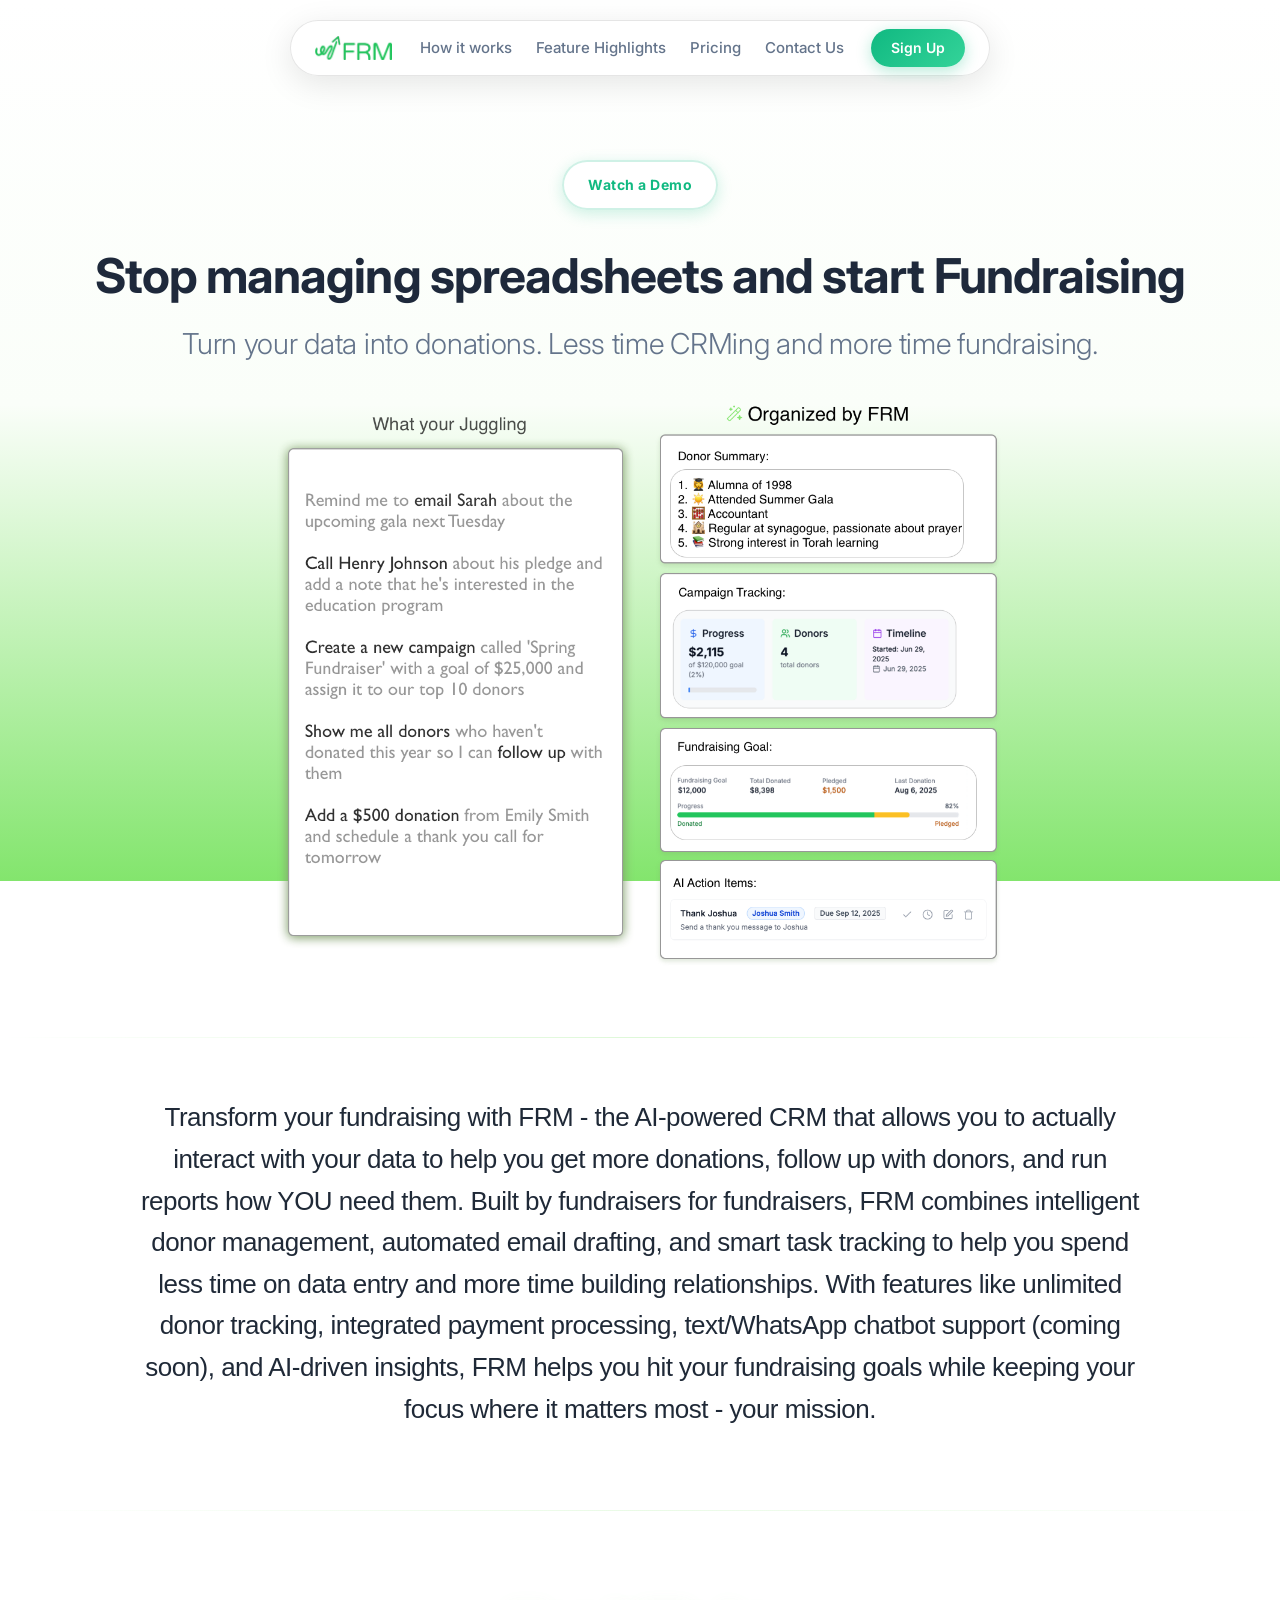
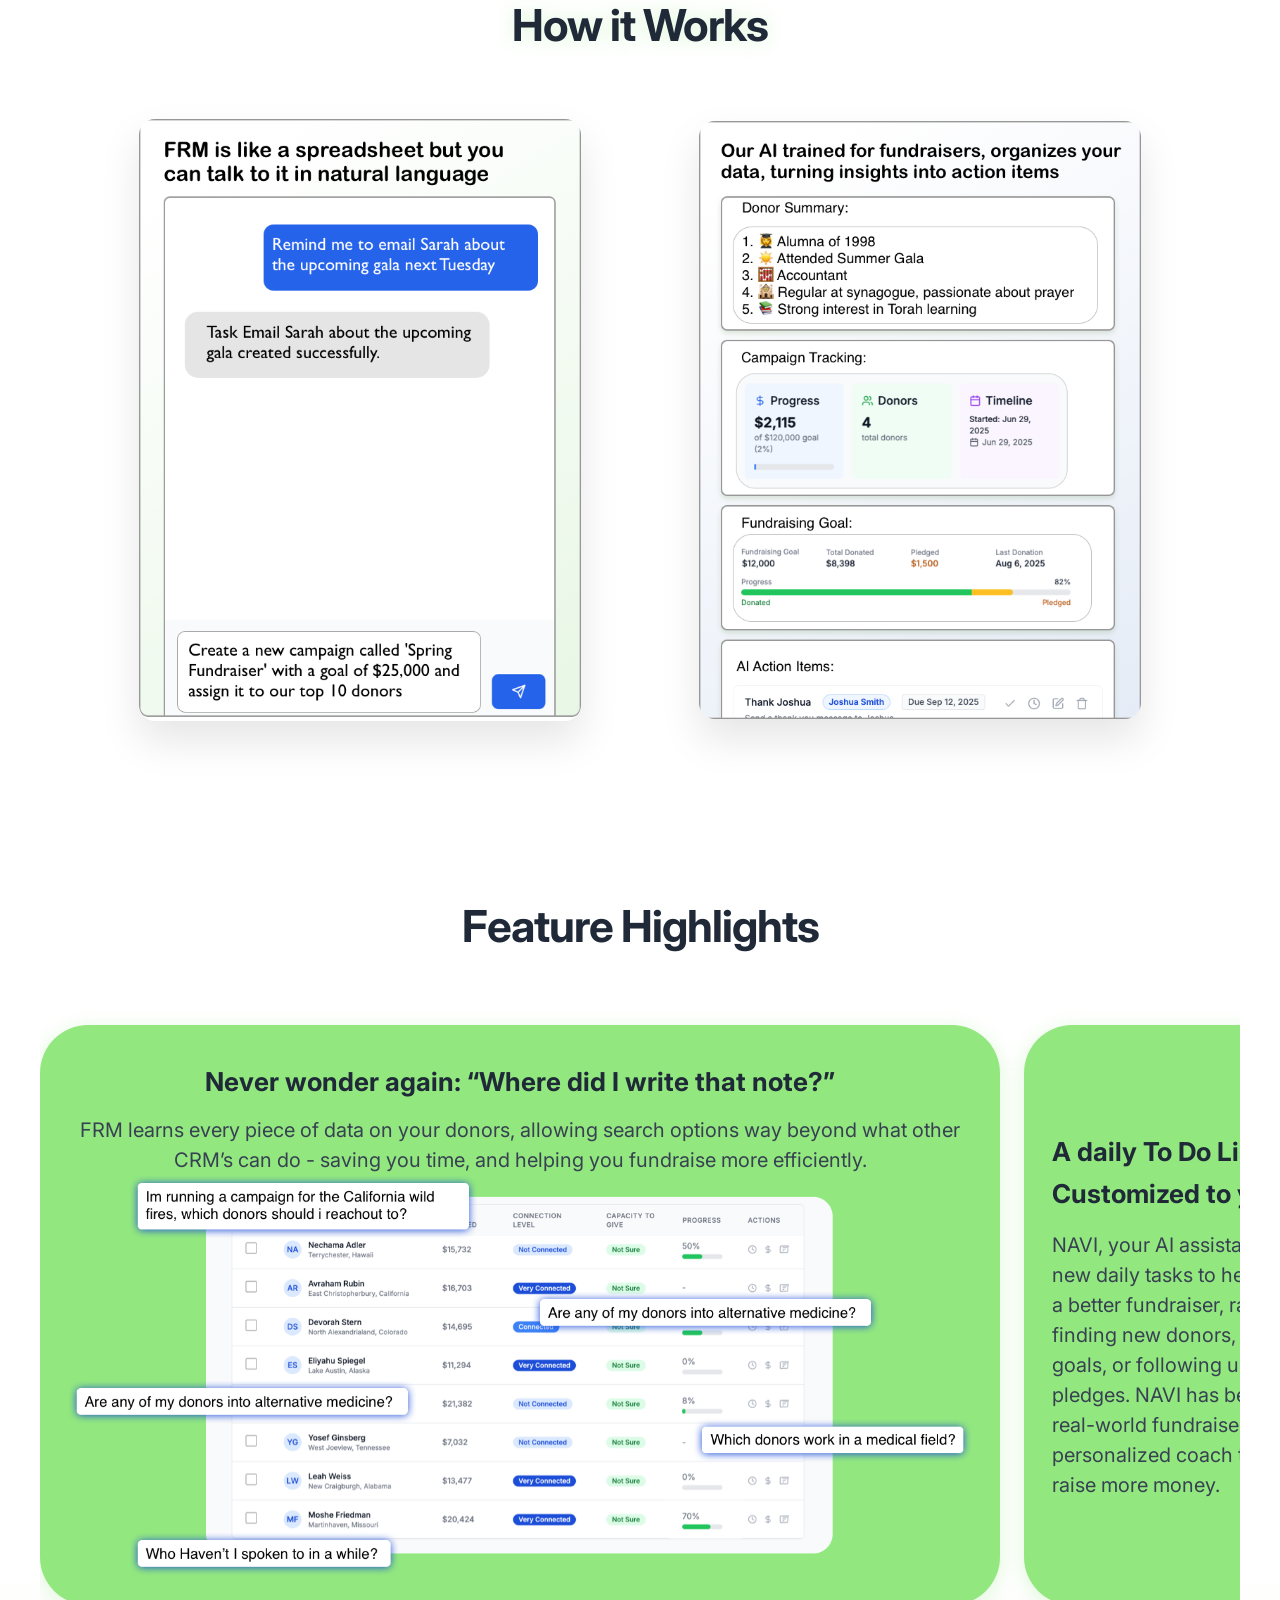
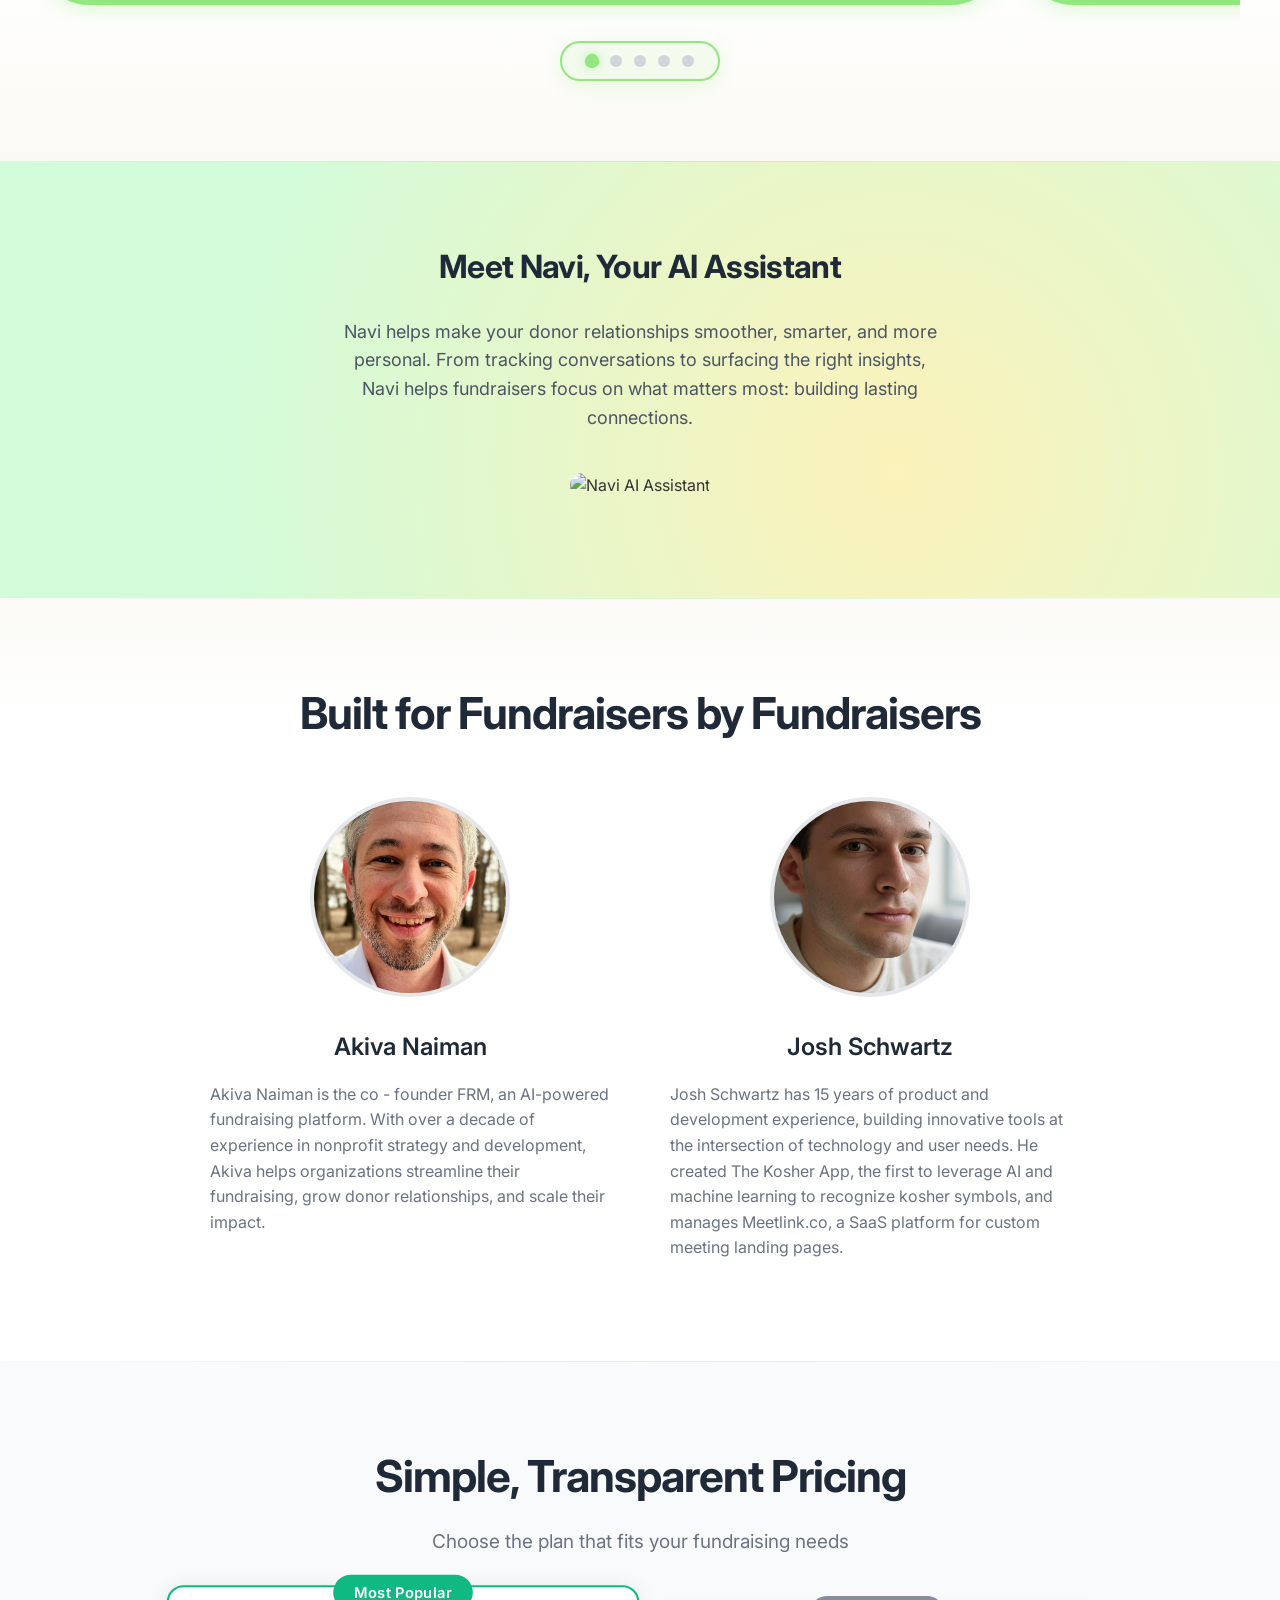
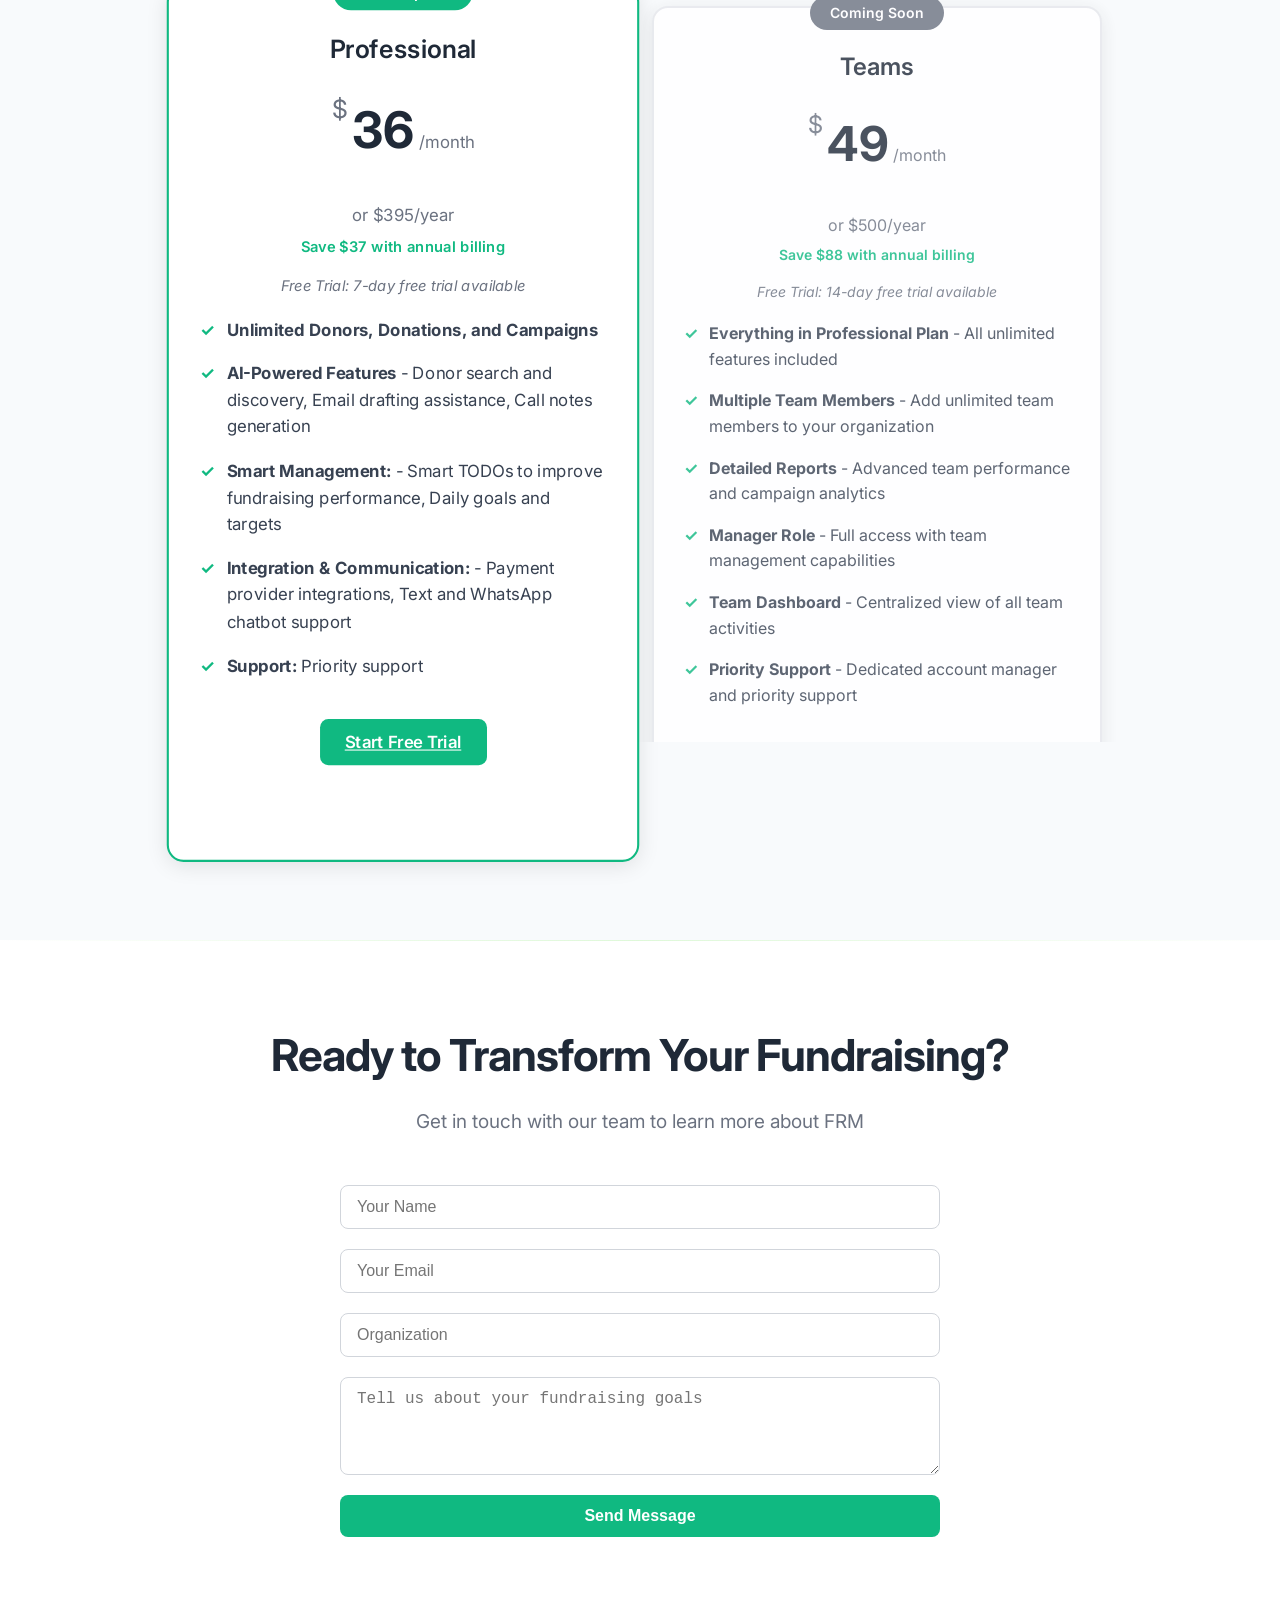
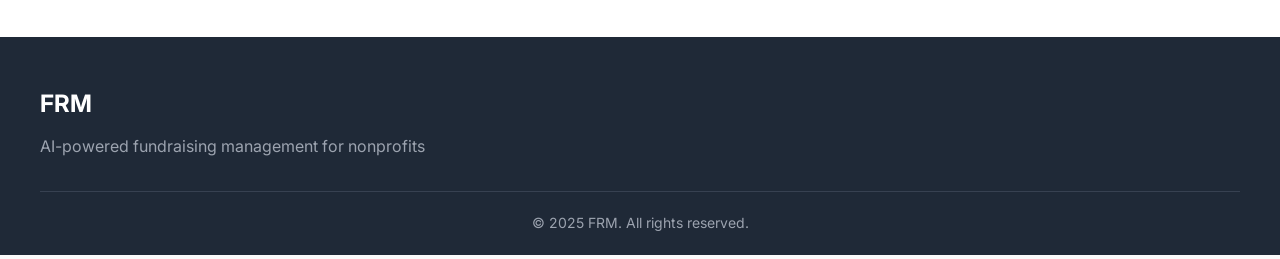
==== commit 3bce67de: "Add favicon, update team member bios, enhance contact form, and improve layout responsiveness" ====
--- a/index.html
+++ b/index.html
@@ -4,6 +4,7 @@
     <meta charset="UTF-8">
     <meta name="viewport" content="width=device-width, initial-scale=1.0">
     <title>FRM - Fundraising Management</title>
+    <link rel="icon" type="image/png" href="assets/logo.png">
     <link rel="stylesheet" href="styles.css">
     <link href="https://fonts.googleapis.com/css2?family=Inter:wght@300;400;500;600;700&display=swap" rel="stylesheet">
 </head>
@@ -20,18 +21,18 @@
                 <a href="#pricing" class="nav-link">Pricing</a>
                 <a href="#contact" class="nav-link">Contact Us</a>
             </div>
-            <a href="https://app.getfrm.com" class="demo-btn">Sign Up</a>
+            <a href="https://app.getfrm.com" target="_blank" class="demo-btn">Sign Up</a>
         </div>
     </nav>
 
     <!-- Main Header Section -->
     <header class="main-header">
         <div class="header-content">
-            <div class="demo-capsule">
+            <a href="https://www.youtube.com/watch?v=zFVzSbFscvI" target="_blank" class="demo-capsule">
                 <span class="capsule-text">Watch a Demo</span>
-            </div>
+            </a>
             <h1 class="main-title">Stop managing spreadsheets and start Fundraising</h1>
-            <p class="sub-title">We help turn your data into donations. Less time CRMing and more time fundraising.</p>
+            <p class="sub-title">Turn your data into donations. Less time CRMing and more time fundraising.</p>
             
             <!-- Frame 2.png Image -->
             <div class="hero-image-container">
@@ -44,7 +45,8 @@
     <section class="about-section">
         <div class="about-content">
             <p class="about-text">
-                Transform your fundraising with FRM - the AI-powered nonprofit CRM that turns your data into donations. Built by fundraisers for fundraisers, FRM combines intelligent donor management, automated email drafting, and smart task tracking to help you spend less time on data entry and more time building relationships. With features like unlimited donor tracking, integrated payment processing, text/WhatsApp chatbot support, and AI-driven insights, FRM helps you hit your fundraising goals while keeping your focus where it matters most - on your mission.
+                Transform your fundraising with FRM - the AI-powered CRM that allows you to actually interact with your data to help you get more donations, follow up with donors, and run reports how YOU need them.
+                Built by fundraisers for fundraisers, FRM combines intelligent donor management, automated email drafting, and smart task tracking to help you spend less time on data entry and more time building relationships. With features like unlimited donor tracking, integrated payment processing, text/WhatsApp chatbot support (coming soon), and AI-driven insights, FRM helps you hit your fundraising goals while keeping your focus where it matters most - your mission.
             </p>
         </div>
     </section>
@@ -70,15 +72,16 @@
             <h2 class="capabilities-header">Feature Highlights</h2>
             <div class="capabilities-scroll">
                 <div class="capability-box">
-                    <h2 class="capability-header">Not just search, An active assistant</h2>
-                    <p class="capability-subheader">FRM goes way beyond the typical search with deep understanding of your donors and potential donors to save you time</p>
+                    <h2 class="capability-header">Never wonder again: “Where did I write that note?”</h2>
+                    <p class="capability-subheader">FRM learns every piece of data on your donors, allowing search options way beyond what other CRM’s can do - saving you time, and helping you fundraise more efficiently. </p>
                     <img src="assets/Frame.png" alt="FRM Active Assistant Interface" class="capability-image">
                 </div>
                 <div class="capability-box">
                     <div class="capability-content">
                         <div class="capability-text">
                             <h2 class="capability-header">A daily To Do List, Customized to you</h2>
-                            <p class="capability-subheader">Everyday NAVI creates 5 tasks to help you become a better fundraiser. It can be anything from finding new donors, filling out goals, or following up with recent pledges. NAVI is a personalized coach that helps you raise more money, not by theoretical lessons, but real world actions.</p>
+                            <p class="capability-subheader">NAVI, your AI assistant creates 5 new daily tasks to help you become a better fundraiser, ranging from finding new donors, filling out goals, or following up with recent pledges. NAVI has been trained by real-world fundraisers, and is your personalized coach to help you raise more money.
+                            </p>
                         </div>
                         <div class="capability-image-right">
                             <img src="assets/NAVI tasks.png" alt="NAVI Daily Tasks Interface" class="capability-image">
@@ -88,8 +91,10 @@
                 <div class="capability-box">
                     <div class="capability-content">
                         <div class="capability-text">
-                            <h2 class="capability-header">Custom Campaigns for better tracking</h2>
-                            <p class="capability-subheader">Easily track how much money you've raised toward your goal and see exactly which donors have contributed, giving you instant visibility into your fundraising success. Effortlessly manage multiple fundraising campaigns simultaneously while discovering new potential donors, helping you reach your targets faster and grow your donor base with confidence.</p>
+                            <h2 class="capability-header">Segment your donors by Campaigns and Tags
+                            </h2>
+                            <p class="capability-subheader">Keep your fundraising organized. FRM lets you run multiple campaigns at once and group donors by the tags that matter to you. No more messy lists! FRM keeps your tracking clean and simple.
+                            </p>
                         </div>
                         <div class="capability-image-right">
                             <img src="assets/Campaign.png" alt="Custom Campaigns Interface" class="capability-image campaign-image">
@@ -98,7 +103,7 @@
                 </div>
                 <div class="capability-box">
                     <h2 class="capability-header">Everything at a glance</h2>
-                    <p class="capability-subheader">Easily log in and get an instant update on everything going on. See money raised, daily tasks, Recent Donations, and so much more. Everything to get you ready to start your day</p>
+                    <p class="capability-subheader">Get an instant daily update on everything going on in your organization. See money raised, daily tasks, recent donations and everything you need to fundraise effectively. </p>
                     <img src="assets/Dashboad.png" alt="Dashboard Overview Interface" class="capability-image">
                 </div>
                 <div class="capability-box security-box">
@@ -136,20 +141,20 @@
             <div class="team-members">
                 <div class="team-member">
                     <div class="member-photo">
-                        <img src="assets/team-member-1.png" alt="Team Member 1" class="member-image">
+                        <img src="assets/TeamPhotos/team1.jpeg" alt="Team Member 1" class="member-image">
                     </div>
                     <div class="member-info">
-                        <h3 class="member-name">Team Member 1</h3>
-                        <p class="member-bio">Bio placeholder for team member 1. Add their background, experience, and role in the fundraising community here.</p>
+                        <h3 class="member-name">Akiva Naiman</h3>
+                        <p class="member-bio">Akiva Naiman is the co - founder FRM, an AI-powered fundraising platform. With over a decade of experience in nonprofit strategy and development, Akiva helps organizations streamline their fundraising, grow donor relationships, and scale their impact.</p>
                     </div>
                 </div>
                 <div class="team-member">
                     <div class="member-photo">
-                        <img src="assets/team-member-2.png" alt="Team Member 2" class="member-image">
+                        <img src="assets/TeamPhotos/team2.jpg" alt="Team Member 2" class="member-image">
                     </div>
                     <div class="member-info">
-                        <h3 class="member-name">Team Member 2</h3>
-                        <p class="member-bio">Bio placeholder for team member 2. Add their background, experience, and role in the fundraising community here.</p>
+                        <h3 class="member-name">Josh Schwartz</h3>
+                        <p class="member-bio">Josh Schwartz has 15 years of product and development experience, building innovative tools at the intersection of technology and user needs. He created The Kosher App, the first to leverage AI and machine learning to recognize kosher symbols, and manages Meetlink.co, a SaaS platform for custom meeting landing pages.</p>
                     </div>
                 </div>
             </div>
@@ -182,7 +187,7 @@
                         <li><strong>Integration & Communication:</strong> - Payment provider integrations, Text and WhatsApp chatbot support</li>
                         <li><strong>Support:</strong> Priority support</li>
                     </ul>
-                    <button class="pricing-btn">Start Free Trial</button>
+                    <a href="https://app.getfrm.com" target="_blank" class="pricing-btn">Start Free Trial</a>
                 </div>
                 <div class="pricing-card coming-soon">
                     <div class="coming-soon-badge">Coming Soon</div>
@@ -200,7 +205,6 @@
                     <ul class="plan-features">
                         <li><strong>Everything in Professional Plan</strong> - All unlimited features included</li>
                         <li><strong>Multiple Team Members</strong> - Add unlimited team members to your organization</li>
-                        <li><strong>User Tagging System</strong> - Tag team members to donors and campaigns</li>
                         <li><strong>Detailed Reports</strong> - Advanced team performance and campaign analytics</li>
                         <li><strong>Manager Role</strong> - Full access with team management capabilities</li>
                         <li><strong>Team Dashboard</strong> - Centralized view of all team activities</li>
@@ -218,26 +222,12 @@
             <h2 class="contact-headline">Ready to Transform Your Fundraising?</h2>
             <p class="contact-subtitle">Get in touch with our team to learn more about FRM</p>
             <div class="contact-content">
-                <div class="contact-info">
-                    <div class="contact-item">
-                        <h4>Email Us</h4>
-                        <p>hello@frm.com</p>
-                    </div>
-                    <div class="contact-item">
-                        <h4>Call Us</h4>
-                        <p>+1 (555) 123-4567</p>
-                    </div>
-                    <div class="contact-item">
-                        <h4>Schedule a Demo</h4>
-                        <p>Book a personalized walkthrough</p>
-                    </div>
-                </div>
-                <div class="contact-form">
-                    <form>
-                        <input type="text" placeholder="Your Name" required>
-                        <input type="email" placeholder="Your Email" required>
-                        <input type="text" placeholder="Organization" required>
-                        <textarea placeholder="Tell us about your fundraising goals" rows="4"></textarea>
+                <div class="contact-form-centered">
+                    <form action="https://formspree.io/f/mvgbnjgo" method="POST">
+                        <input type="text" name="name" placeholder="Your Name" required>
+                        <input type="email" name="email" placeholder="Your Email" required>
+                        <input type="text" name="organization" placeholder="Organization" required>
+                        <textarea name="message" placeholder="Tell us about your fundraising goals" rows="4" required></textarea>
                         <button type="submit" class="contact-btn">Send Message</button>
                     </form>
                 </div>
@@ -255,7 +245,7 @@
                 </div>
             </div>
             <div class="footer-bottom">
-                <p>&copy; 2024 FRM. All rights reserved.</p>
+                <p>&copy; 2025 FRM. All rights reserved.</p>
             </div>
         </div>
     </footer>
--- a/styles.css
+++ b/styles.css
@@ -155,6 +155,25 @@
     transition: all 0.3s ease;
     cursor: pointer;
     border: 2px solid rgba(16, 185, 129, 0.2);
+    text-decoration: none;
+    position: relative;
+    overflow: hidden;
+    animation: pulse-glow 2s ease-in-out infinite;
+}
+
+.demo-capsule::before {
+    content: '';
+    position: absolute;
+    top: 0;
+    left: -100%;
+    width: 100%;
+    height: 100%;
+    background: linear-gradient(90deg, transparent, rgba(255, 255, 255, 0.4), transparent);
+    transition: left 0.5s;
+}
+
+.demo-capsule:hover::before {
+    left: 100%;
 }
 
 .demo-capsule:hover {
@@ -162,6 +181,7 @@
     box-shadow: 0 6px 20px rgba(16, 185, 129, 0.4);
     background: rgba(255, 255, 255, 1);
     border-color: rgba(16, 185, 129, 0.4);
+    animation: none;
 }
 
 .capsule-text {
@@ -198,7 +218,6 @@
     height: auto;
     transition: transform 0.3s ease;
     border-radius: 12px;
-    box-shadow: 0 10px 30px rgba(0, 0, 0, 0.1);
 }
 
 .hero-image:hover {
@@ -868,8 +887,8 @@
 
 .contact-content {
     display: flex;
-    gap: 48px;
-    align-items: flex-start;
+    justify-content: center;
+    align-items: center;
 }
 
 .contact-info {
@@ -897,14 +916,22 @@
     flex: 1;
 }
 
-.contact-form form {
+.contact-form-centered {
+    max-width: 600px;
+    width: 100%;
+}
+
+.contact-form form,
+.contact-form-centered form {
     display: flex;
     flex-direction: column;
     gap: 20px;
 }
 
 .contact-form input,
-.contact-form textarea {
+.contact-form textarea,
+.contact-form-centered input,
+.contact-form-centered textarea {
     padding: 12px 16px;
     border: 1px solid #d1d5db;
     border-radius: 8px;
@@ -913,7 +940,9 @@
 }
 
 .contact-form input:focus,
-.contact-form textarea:focus {
+.contact-form textarea:focus,
+.contact-form-centered input:focus,
+.contact-form-centered textarea:focus {
     outline: none;
     border-color: #10b981;
 }
@@ -1062,6 +1091,12 @@
     .nav-link {
         font-size: 14px;
     }
+
+    /* Mobile: show only How it works, Contact Us, and Sign Up */
+    .nav-links a[href="#capabilities"],
+    .nav-links a[href="#pricing"] {
+        display: none;
+    }
     
     .demo-btn {
         padding: 6px 14px;
@@ -1150,6 +1185,15 @@
         height: 500px;
         padding: 30px 25px;
     }
+
+    /* Security card: reduce typography on tablet to avoid overflow */
+    .capability-box.security-box .capability-header {
+        font-size: 20px;
+    }
+    .capability-box.security-box .capability-subheader {
+        font-size: 12px;
+        line-height: 1.4;
+    }
     
     .capability-box h3 {
         font-size: 28px;
@@ -1197,6 +1241,20 @@
     .navi-content {
         font-size: 16px;
         margin-bottom: 30px;
+    }
+
+    /* Stack pricing cards on tablet/mobile */
+    .pricing-cards {
+        flex-direction: column;
+        gap: 30px;
+        align-items: center;
+    }
+    .pricing-card {
+        max-width: 600px;
+        width: 100%;
+    }
+    .pricing-card.featured {
+        transform: none;
     }
 }
 
@@ -1223,6 +1281,12 @@
     .nav-logo {
         height: 18px;
     }
+
+    /* Ensure hidden links also remain hidden on very small screens */
+    .nav-links a[href="#capabilities"],
+    .nav-links a[href="#pricing"] {
+        display: none;
+    }
     
     .main-header {
         padding: 80px 30px 30px;
@@ -1393,6 +1457,10 @@
         gap: 40px;
     }
     
+    .contact-form-centered {
+        max-width: 100%;
+    }
+    
     .footer-content {
         flex-direction: column;
         gap: 40px;
@@ -1427,6 +1495,15 @@
         height: 400px;
         padding: 25px 20px;
     }
+
+    /* Security card: further reduce typography on small mobile */
+    .capability-box.security-box .capability-header {
+        font-size: 18px;
+    }
+    .capability-box.security-box .capability-subheader {
+        font-size: 11px;
+        line-height: 1.35;
+    }
     
     .capability-box h3 {
         font-size: 24px;
@@ -1513,3 +1590,15 @@
 ::-webkit-scrollbar-thumb:hover {
     background: #94a3b8;
 }
+
+/* Keyframe animations */
+@keyframes pulse-glow {
+    0%, 100% {
+        box-shadow: 0 4px 15px rgba(16, 185, 129, 0.2);
+        border-color: rgba(16, 185, 129, 0.2);
+    }
+    50% {
+        box-shadow: 0 4px 20px rgba(16, 185, 129, 0.4), 0 0 20px rgba(16, 185, 129, 0.1);
+        border-color: rgba(16, 185, 129, 0.4);
+    }
+}
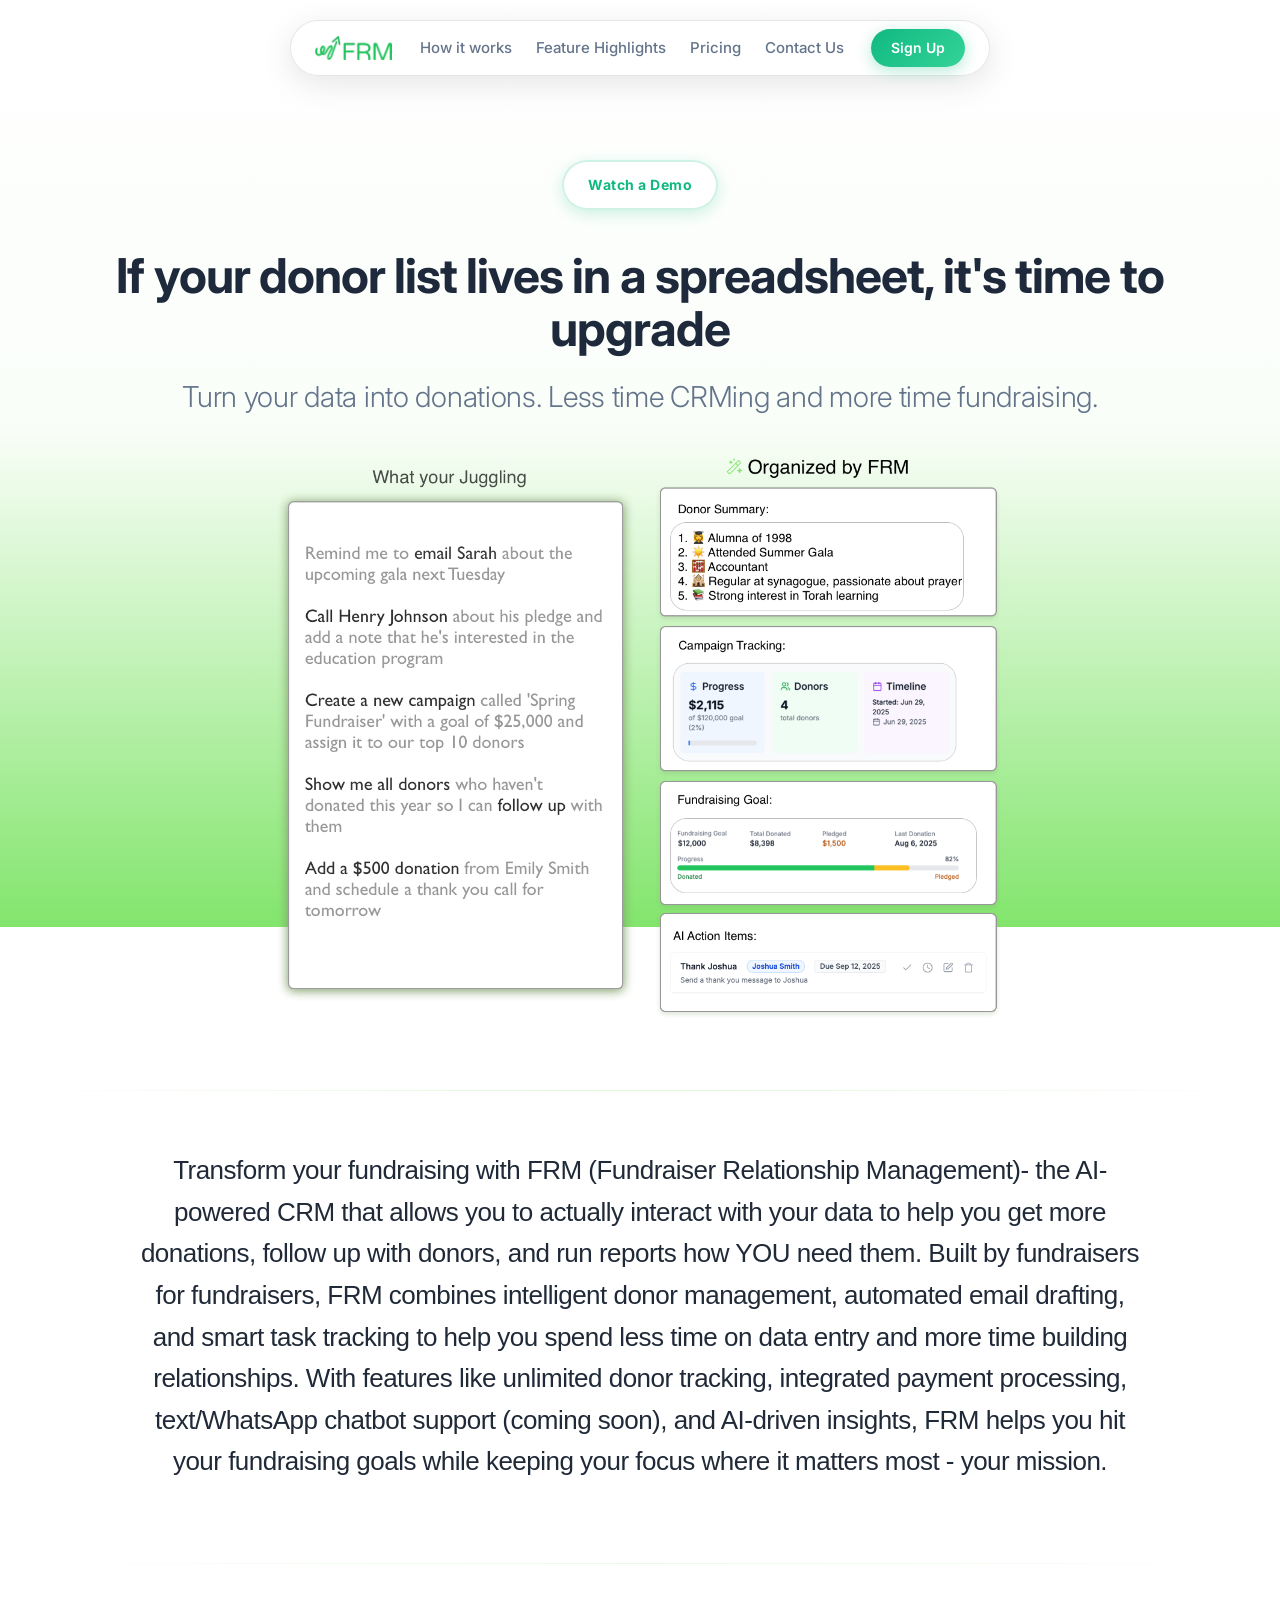
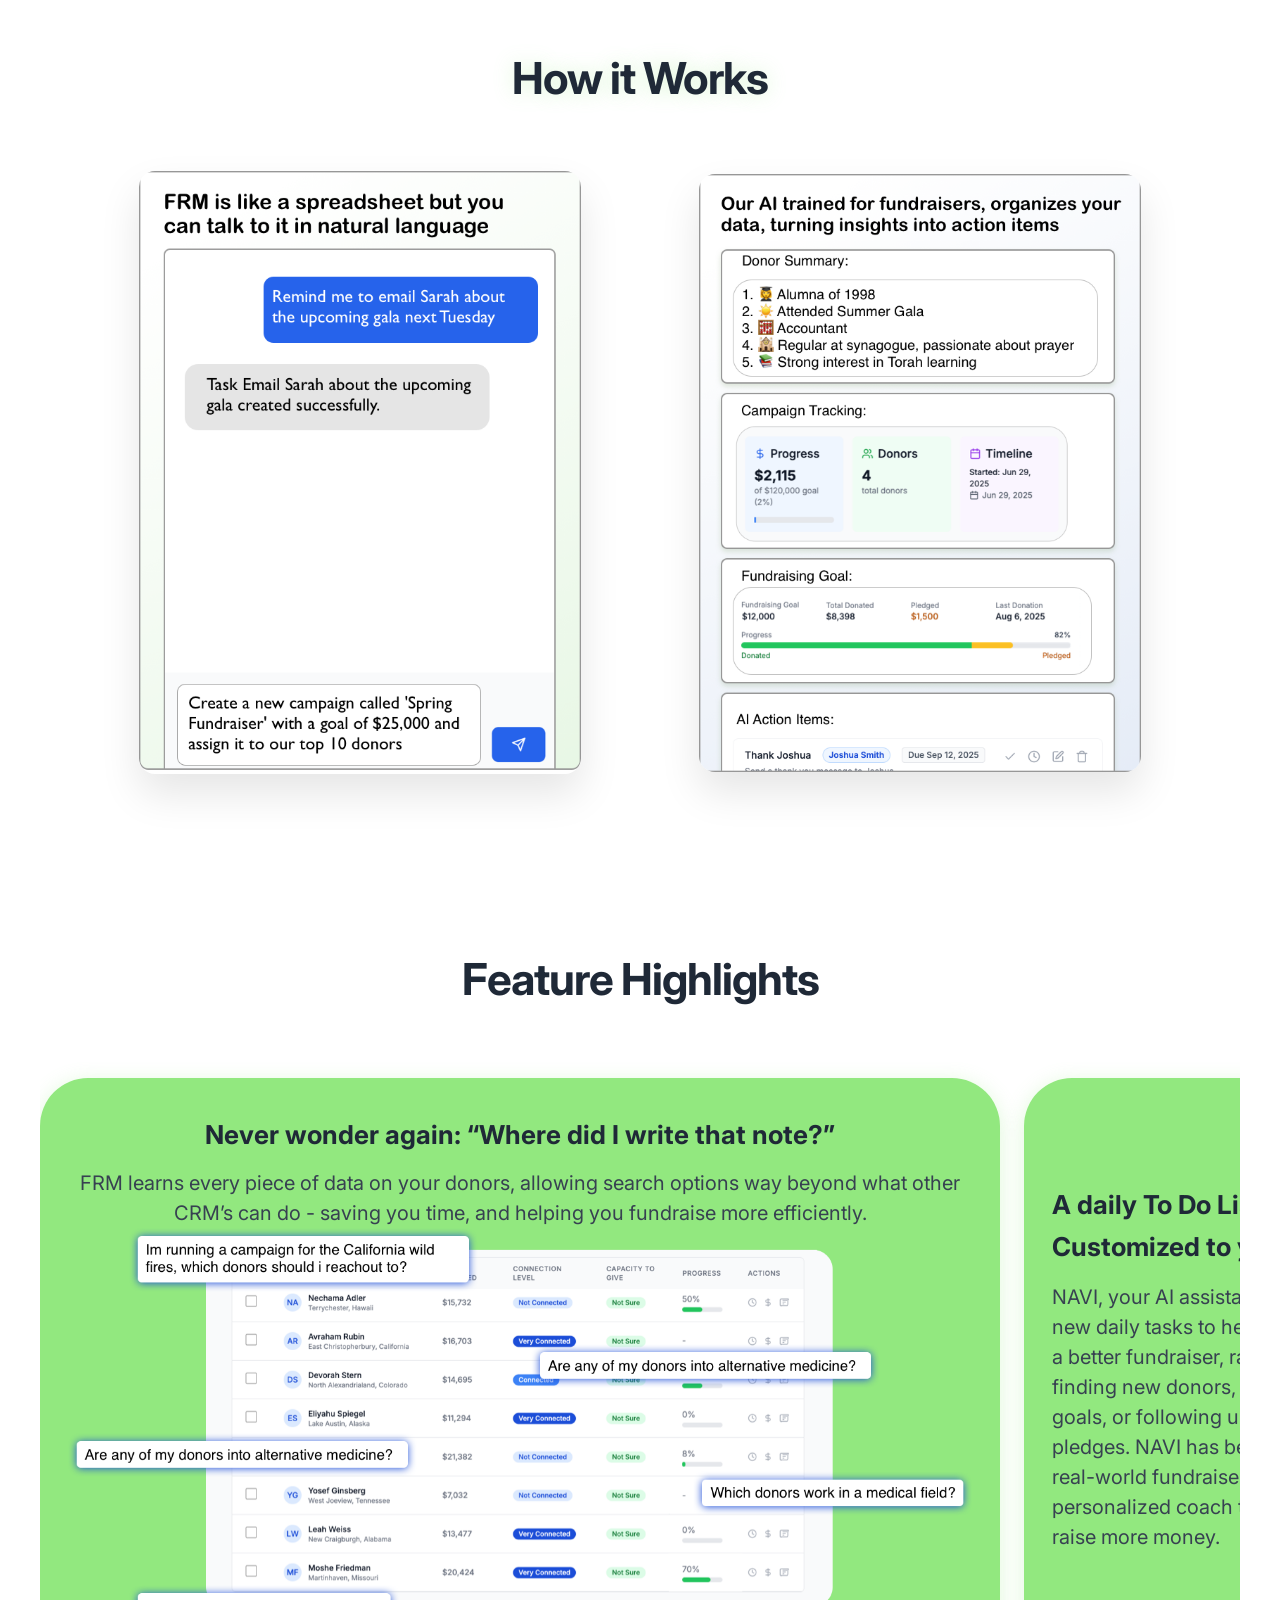
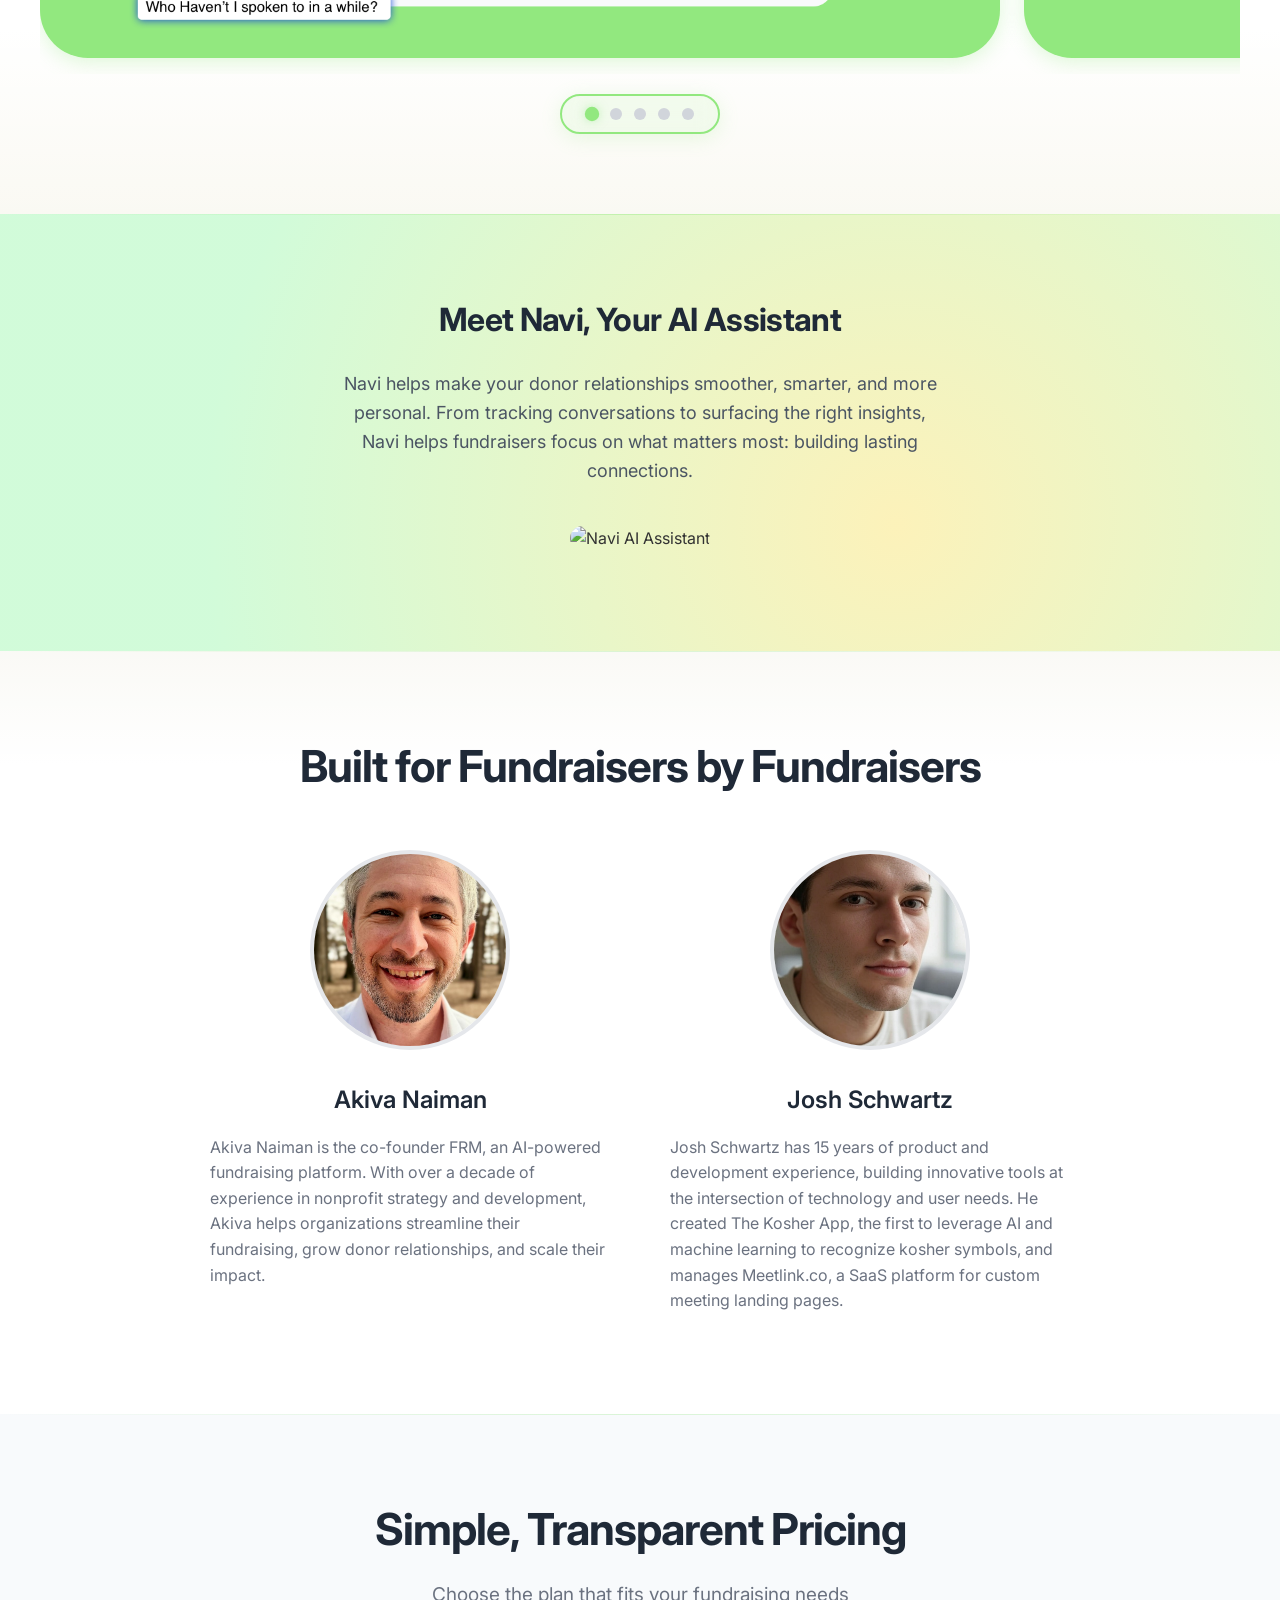
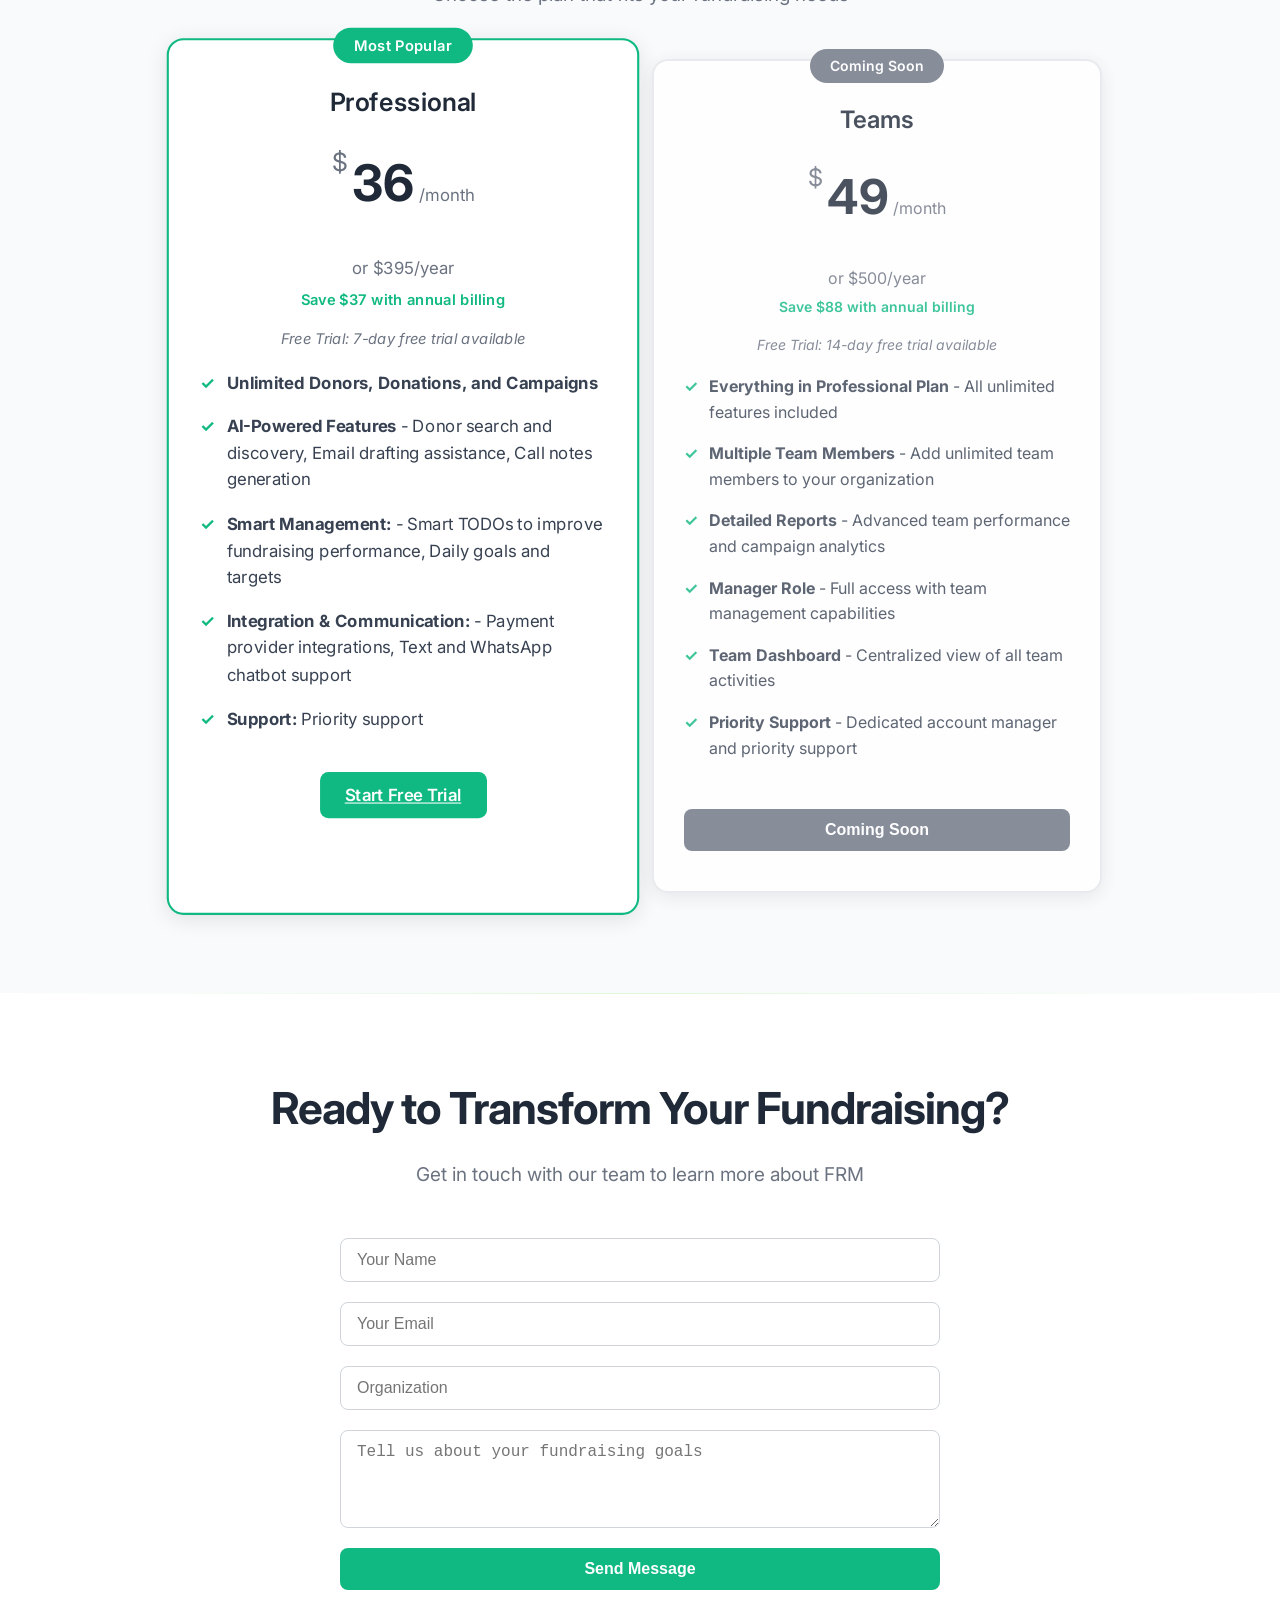
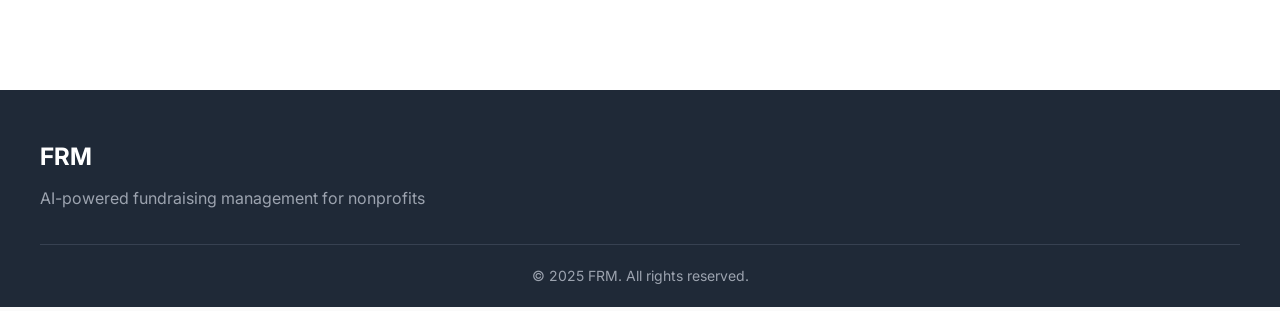
==== commit 63508b14: "Add favicon, enhance demo capsule, and update team bios in index.html; improve contact form styling " ====
--- a/index.html
+++ b/index.html
@@ -31,7 +31,7 @@
             <a href="https://www.youtube.com/watch?v=zFVzSbFscvI" target="_blank" class="demo-capsule">
                 <span class="capsule-text">Watch a Demo</span>
             </a>
-            <h1 class="main-title">Stop managing spreadsheets and start Fundraising</h1>
+            <h1 class="main-title">If your donor list lives in a spreadsheet, it's time to upgrade</h1>
             <p class="sub-title">Turn your data into donations. Less time CRMing and more time fundraising.</p>
             
             <!-- Frame 2.png Image -->
@@ -45,7 +45,7 @@
     <section class="about-section">
         <div class="about-content">
             <p class="about-text">
-                Transform your fundraising with FRM - the AI-powered CRM that allows you to actually interact with your data to help you get more donations, follow up with donors, and run reports how YOU need them.
+                Transform your fundraising with FRM (Fundraiser Relationship Management)- the AI-powered CRM that allows you to actually interact with your data to help you get more donations, follow up with donors, and run reports how YOU need them.
                 Built by fundraisers for fundraisers, FRM combines intelligent donor management, automated email drafting, and smart task tracking to help you spend less time on data entry and more time building relationships. With features like unlimited donor tracking, integrated payment processing, text/WhatsApp chatbot support (coming soon), and AI-driven insights, FRM helps you hit your fundraising goals while keeping your focus where it matters most - your mission.
             </p>
         </div>
@@ -145,7 +145,7 @@
                     </div>
                     <div class="member-info">
                         <h3 class="member-name">Akiva Naiman</h3>
-                        <p class="member-bio">Akiva Naiman is the co - founder FRM, an AI-powered fundraising platform. With over a decade of experience in nonprofit strategy and development, Akiva helps organizations streamline their fundraising, grow donor relationships, and scale their impact.</p>
+                        <p class="member-bio">Akiva Naiman is the co-founder FRM, an AI-powered fundraising platform. With over a decade of experience in nonprofit strategy and development, Akiva helps organizations streamline their fundraising, grow donor relationships, and scale their impact.</p>
                     </div>
                 </div>
                 <div class="team-member">
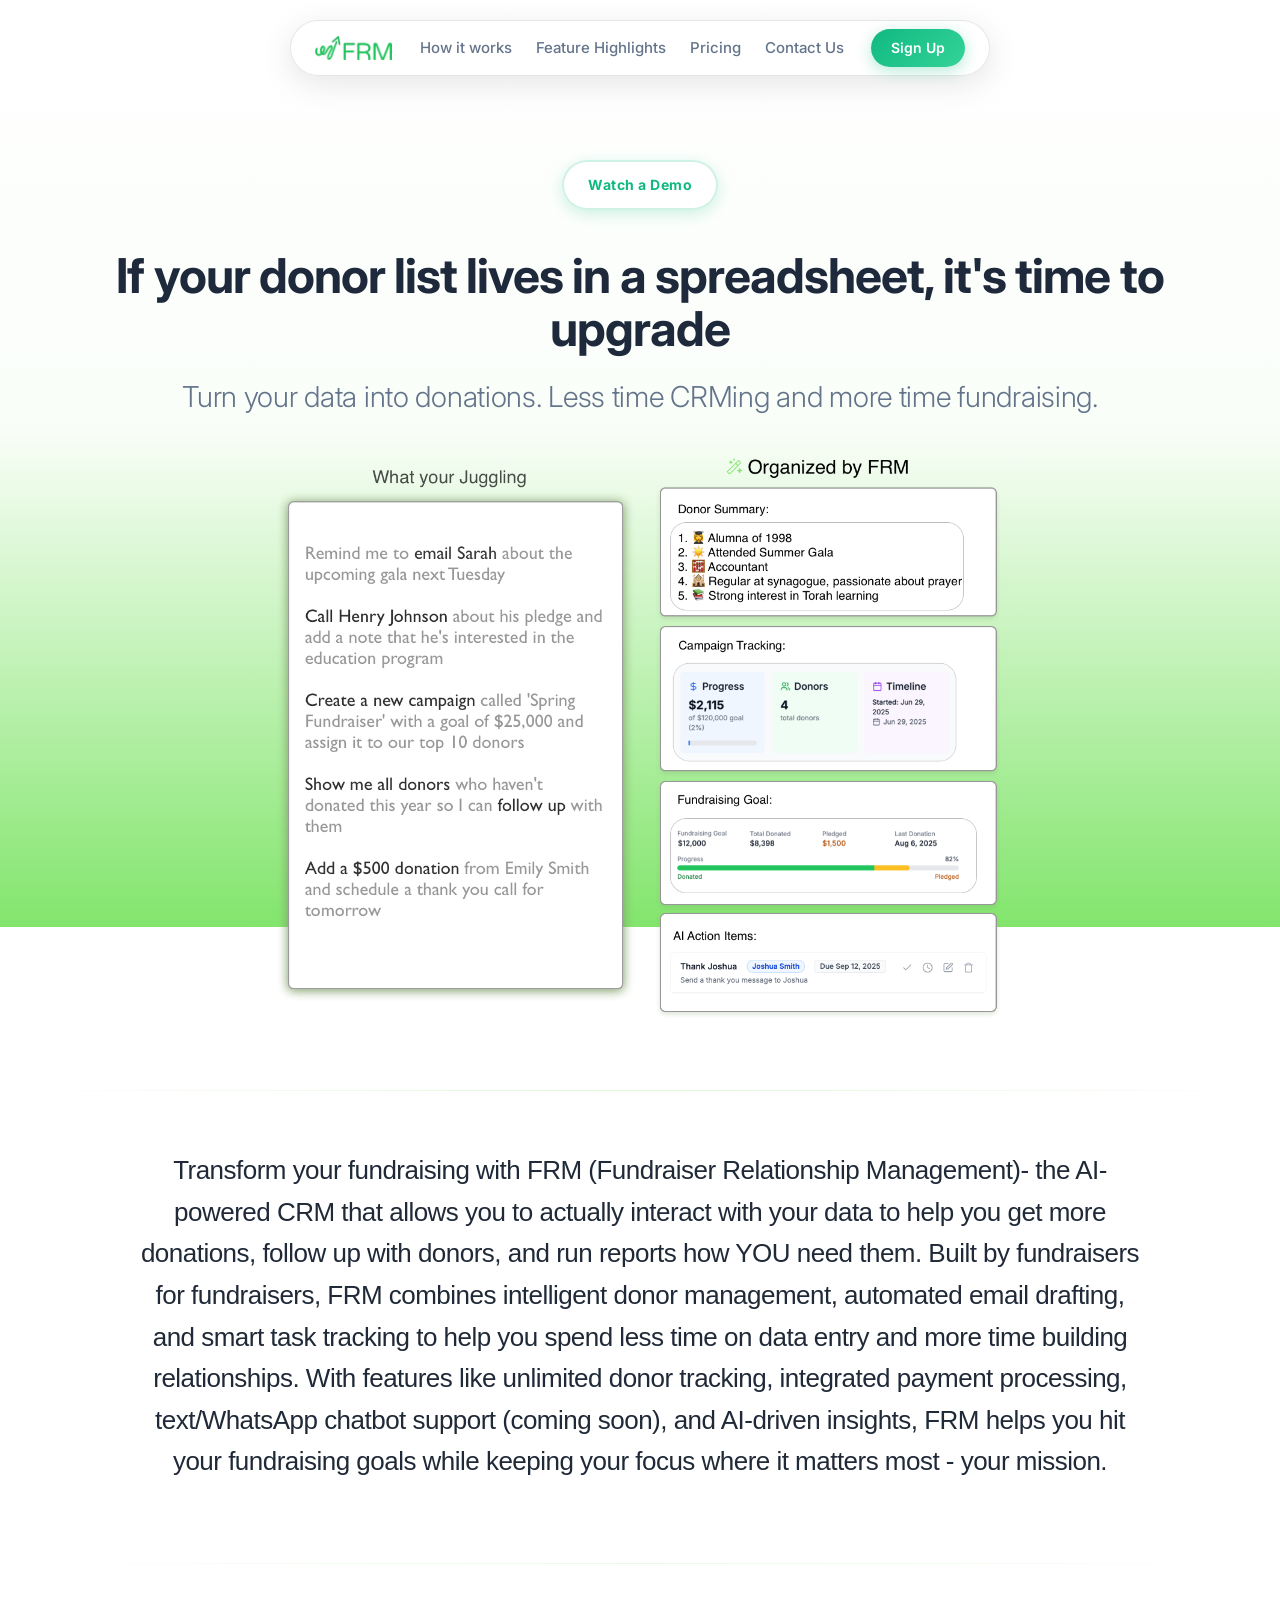
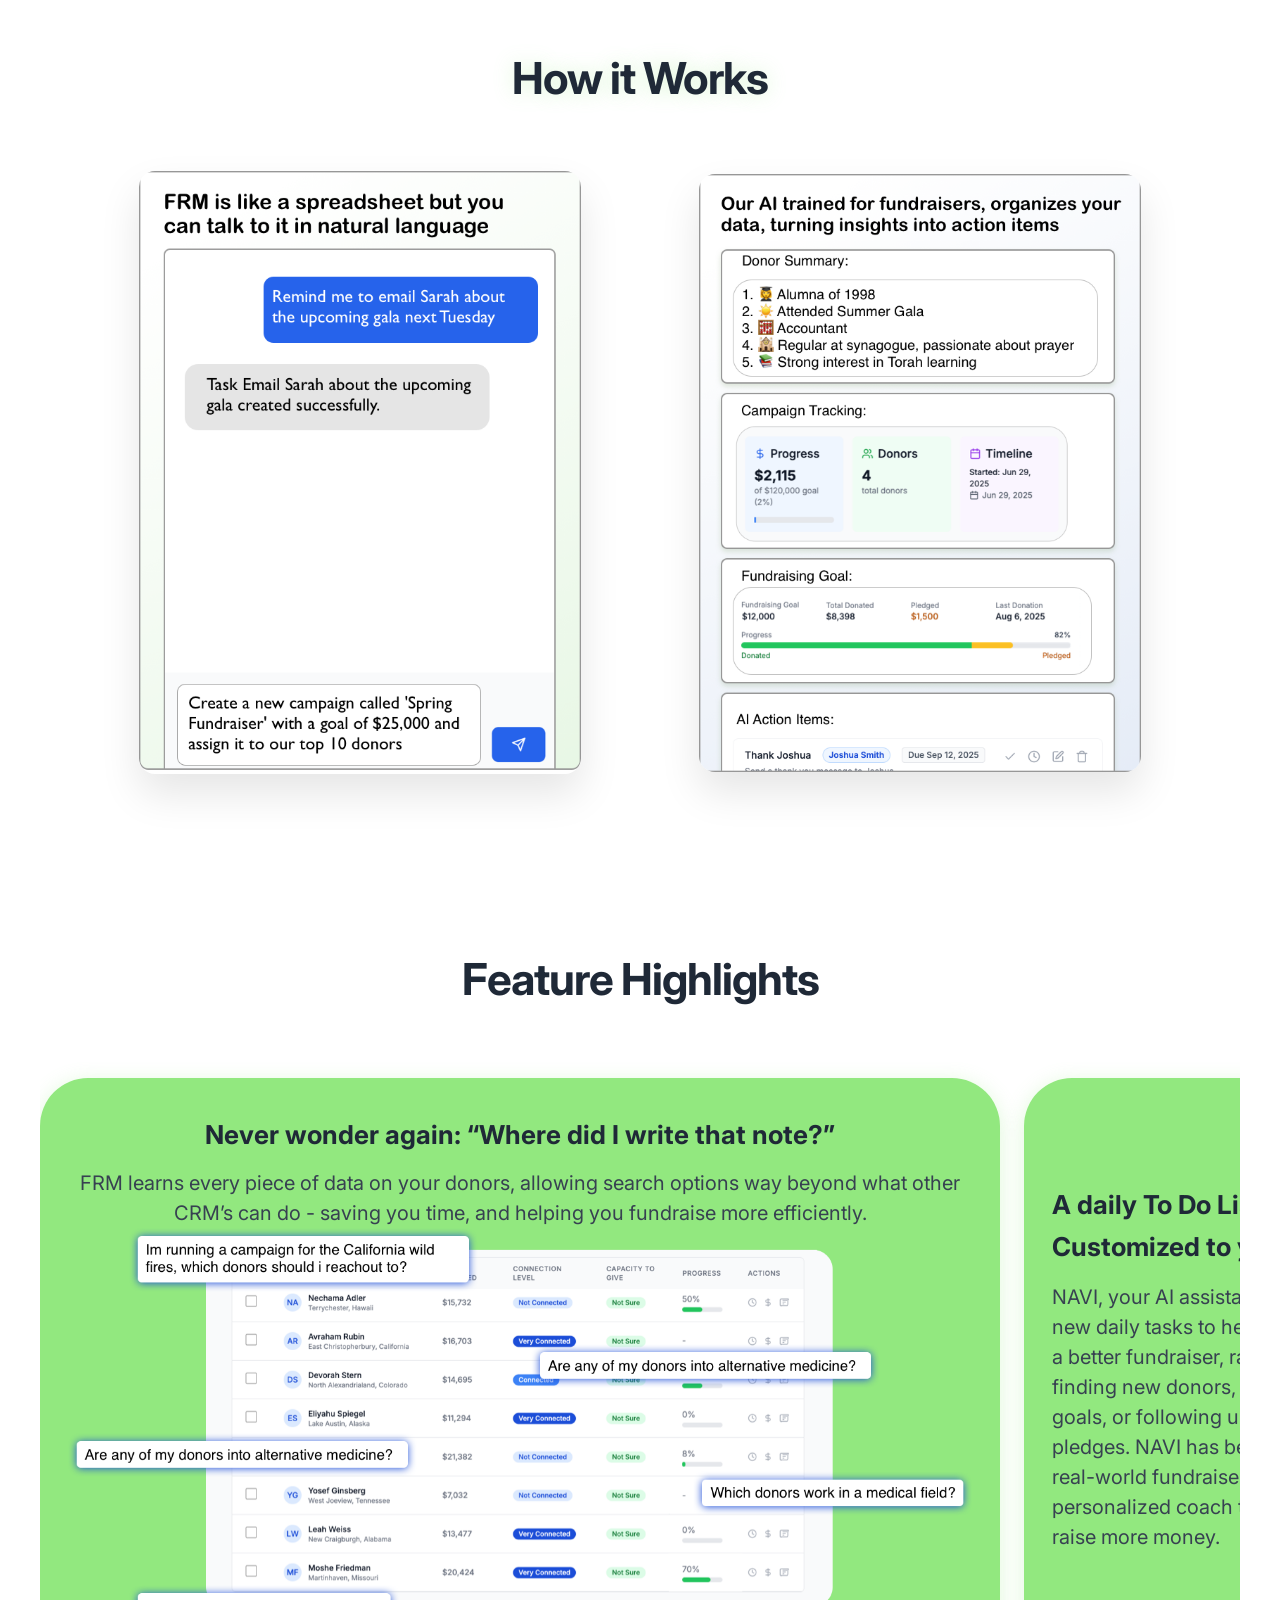
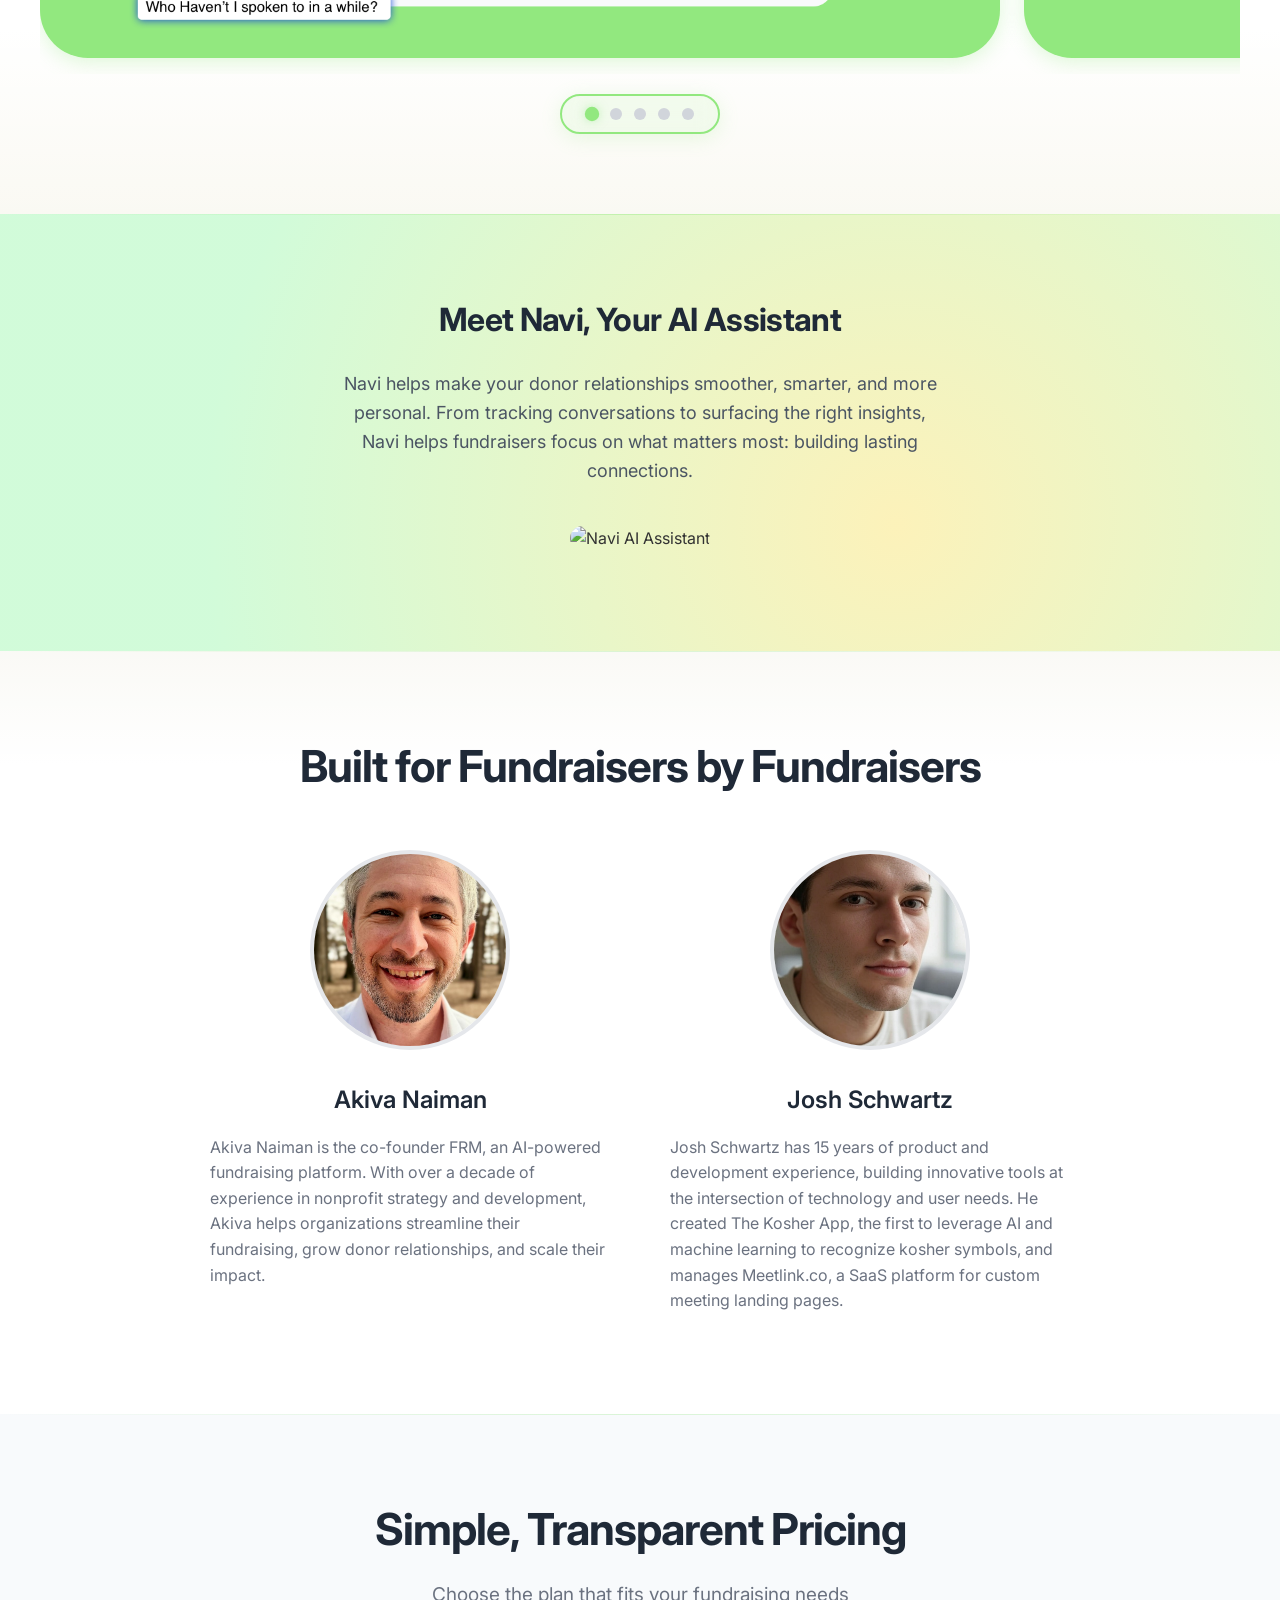
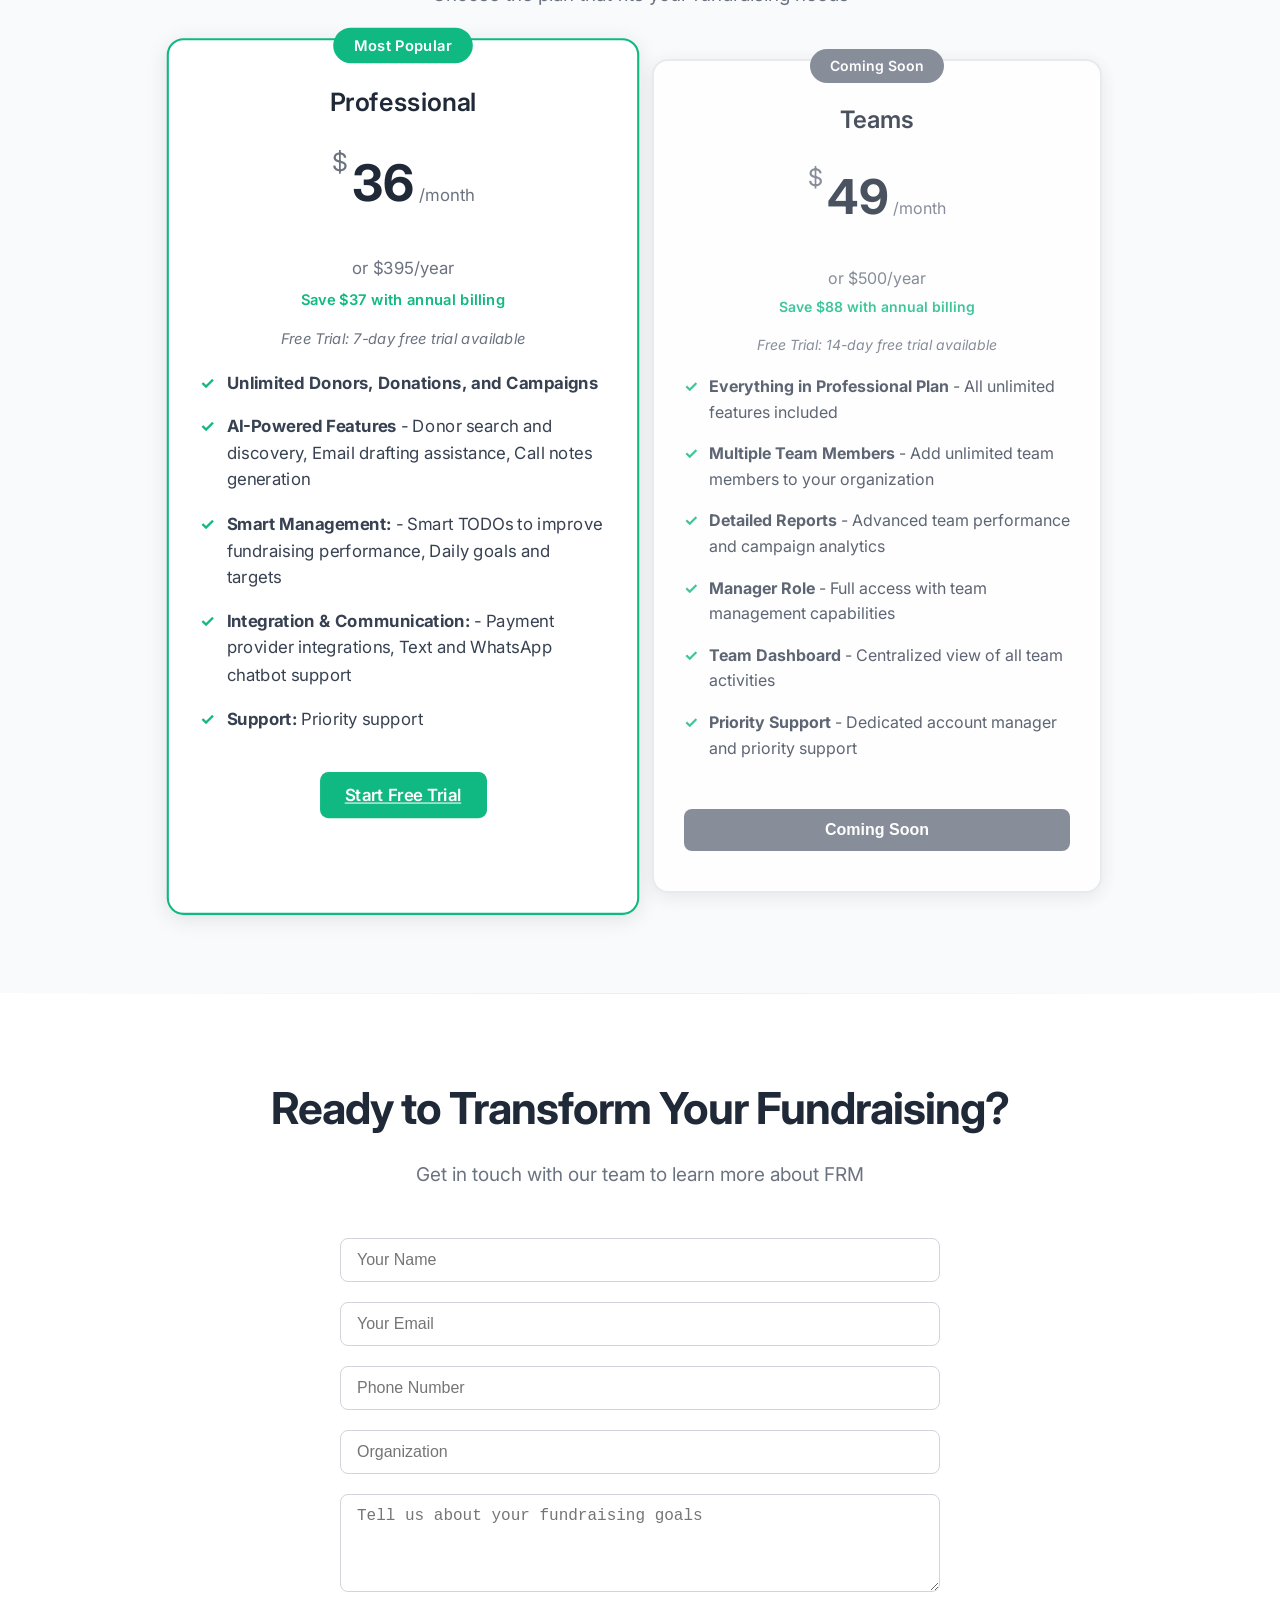
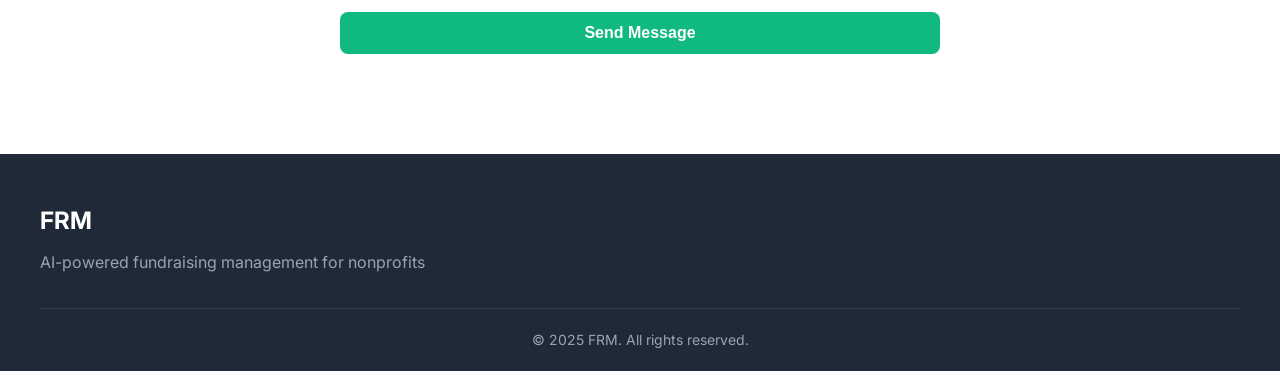
==== commit 549a5dc8: "Add phone number input field to contact form in index.html" ====
--- a/index.html
+++ b/index.html
@@ -226,6 +226,7 @@
                     <form action="https://formspree.io/f/mvgbnjgo" method="POST">
                         <input type="text" name="name" placeholder="Your Name" required>
                         <input type="email" name="email" placeholder="Your Email" required>
+                        <input type="tel" name="phone" placeholder="Phone Number" required>
                         <input type="text" name="organization" placeholder="Organization" required>
                         <textarea name="message" placeholder="Tell us about your fundraising goals" rows="4" required></textarea>
                         <button type="submit" class="contact-btn">Send Message</button>
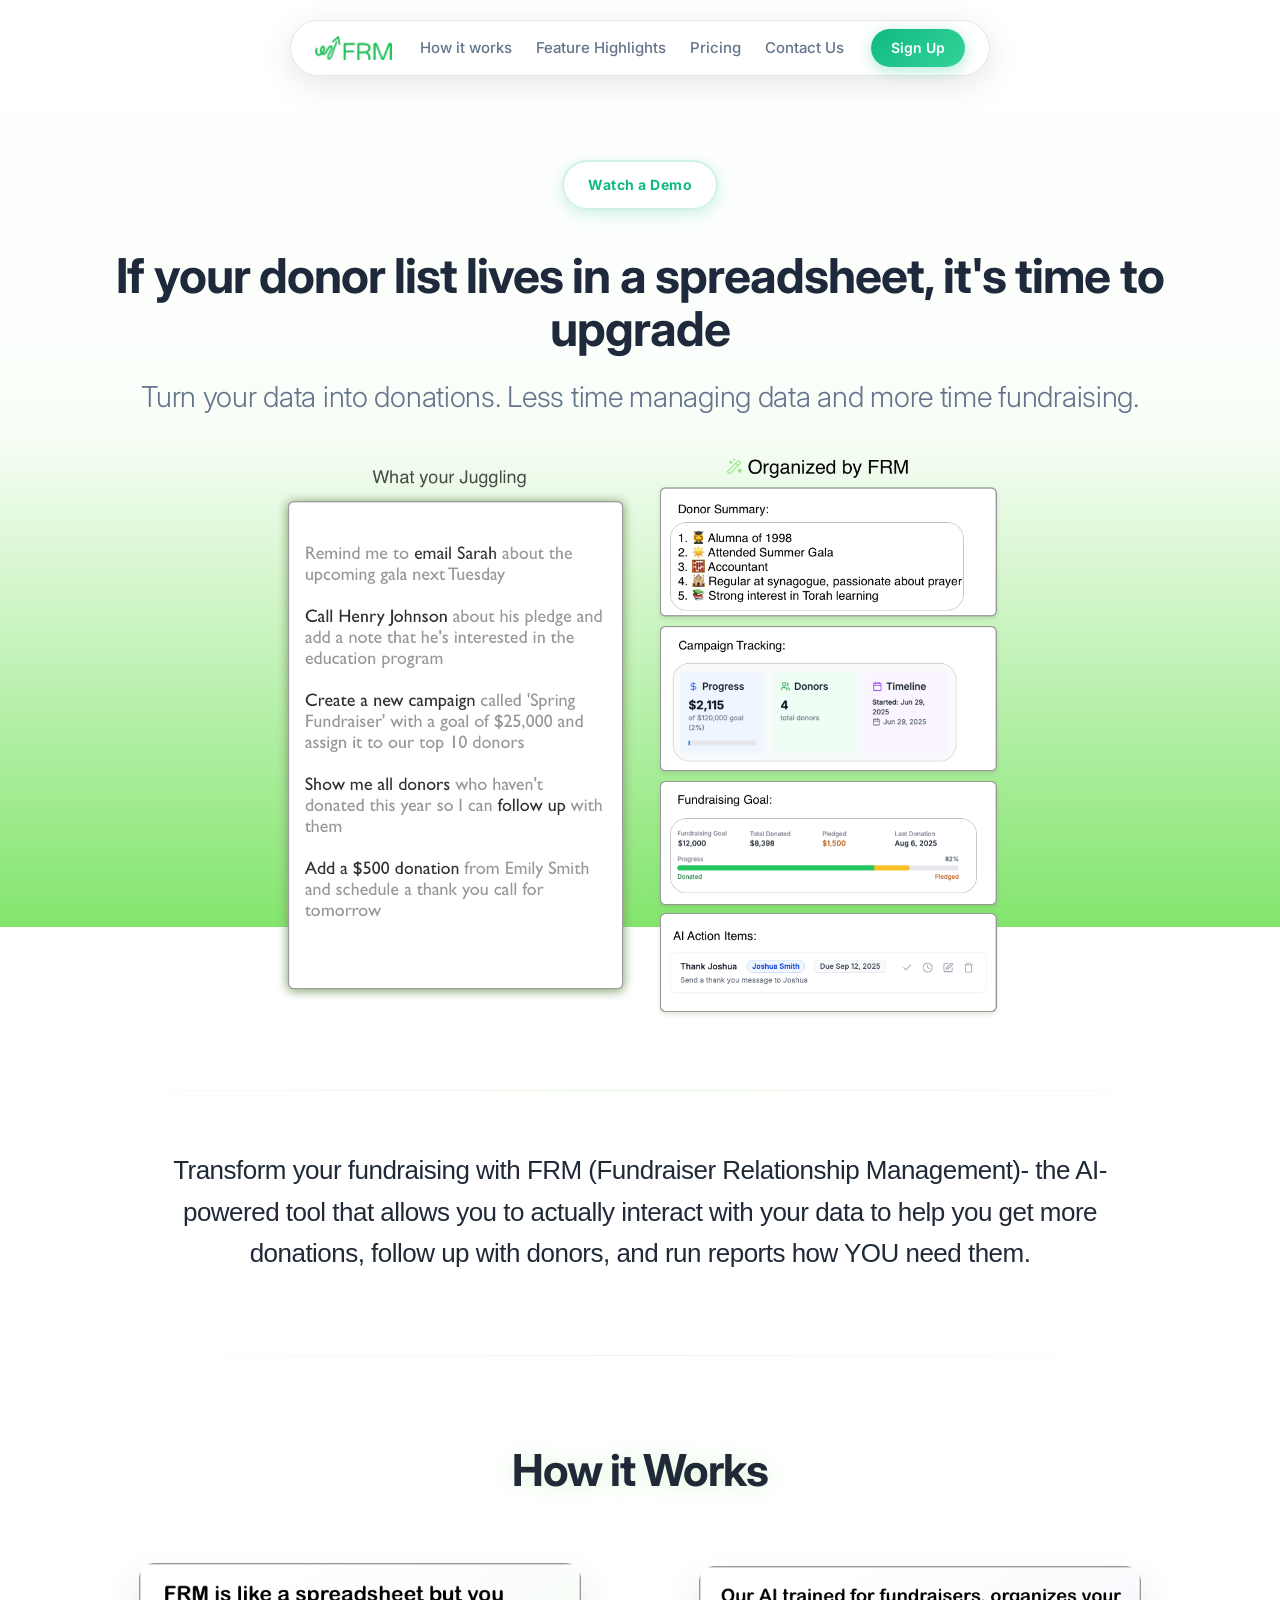
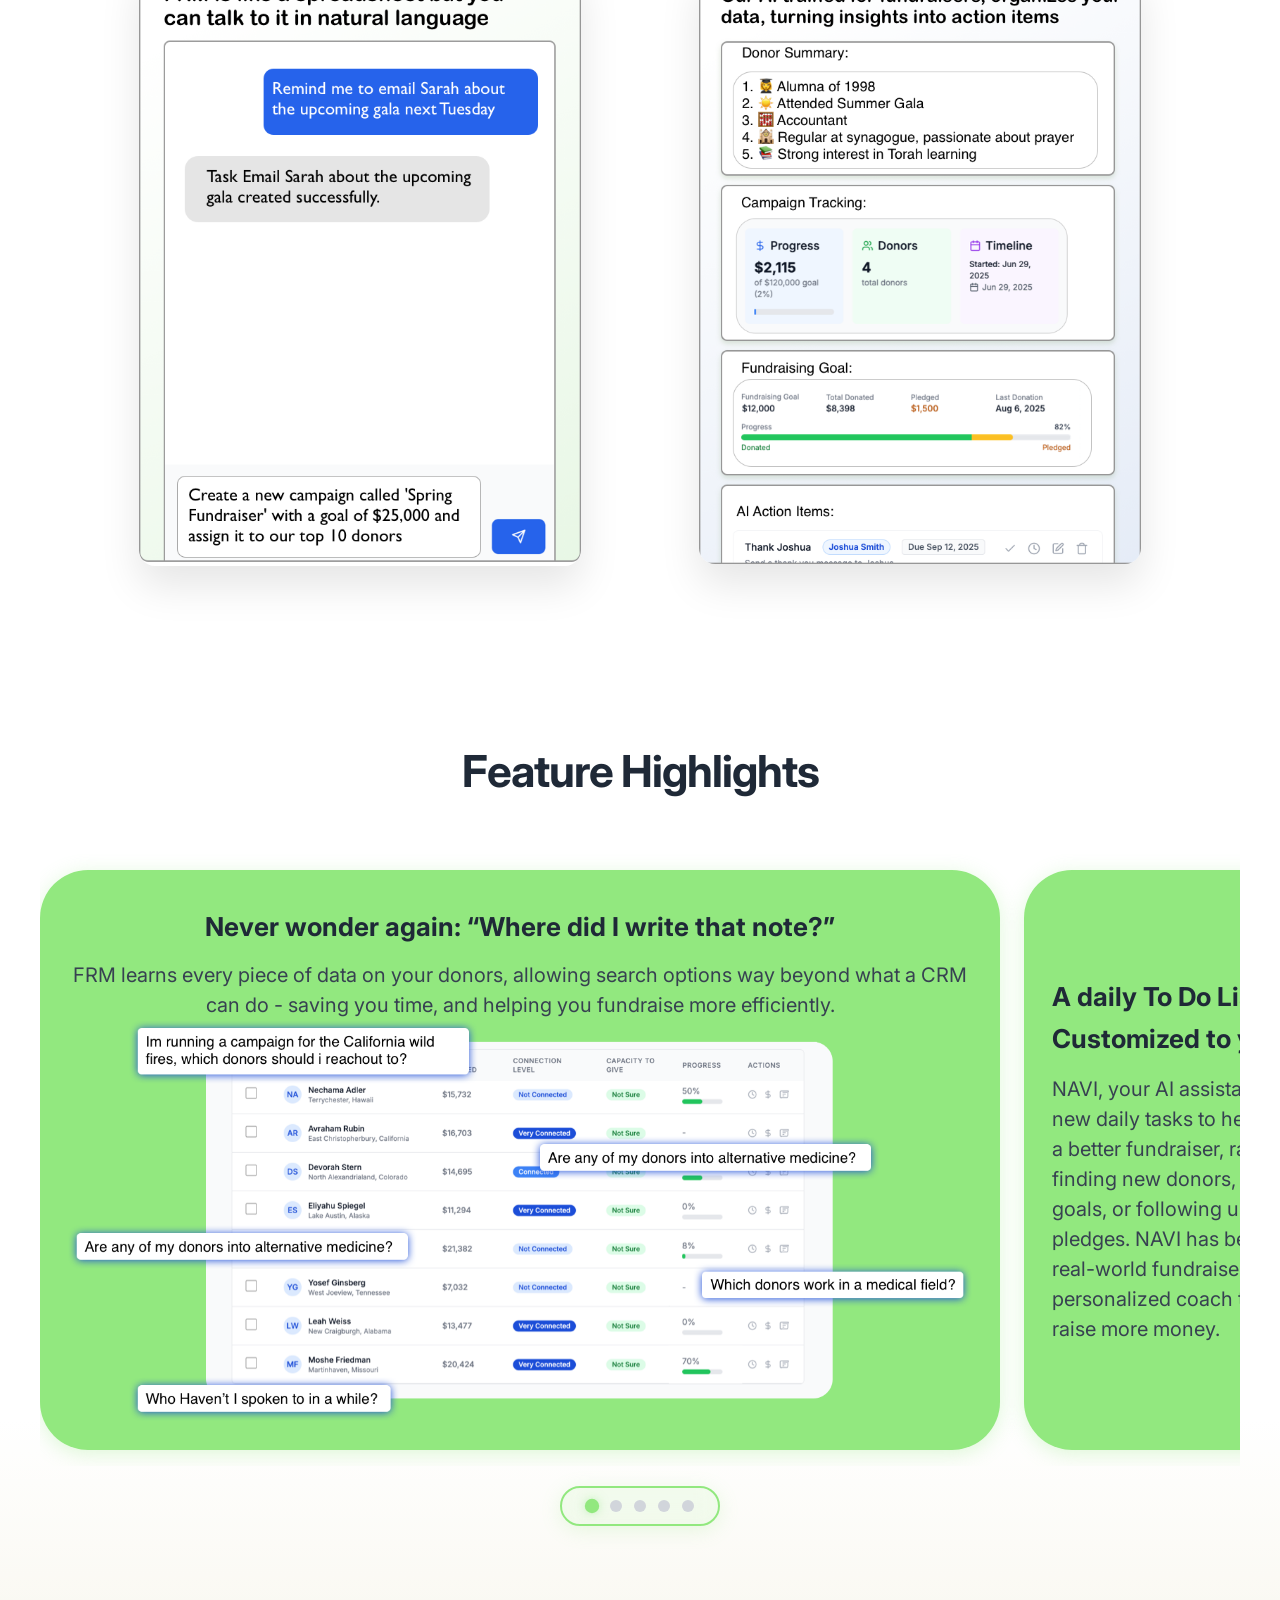
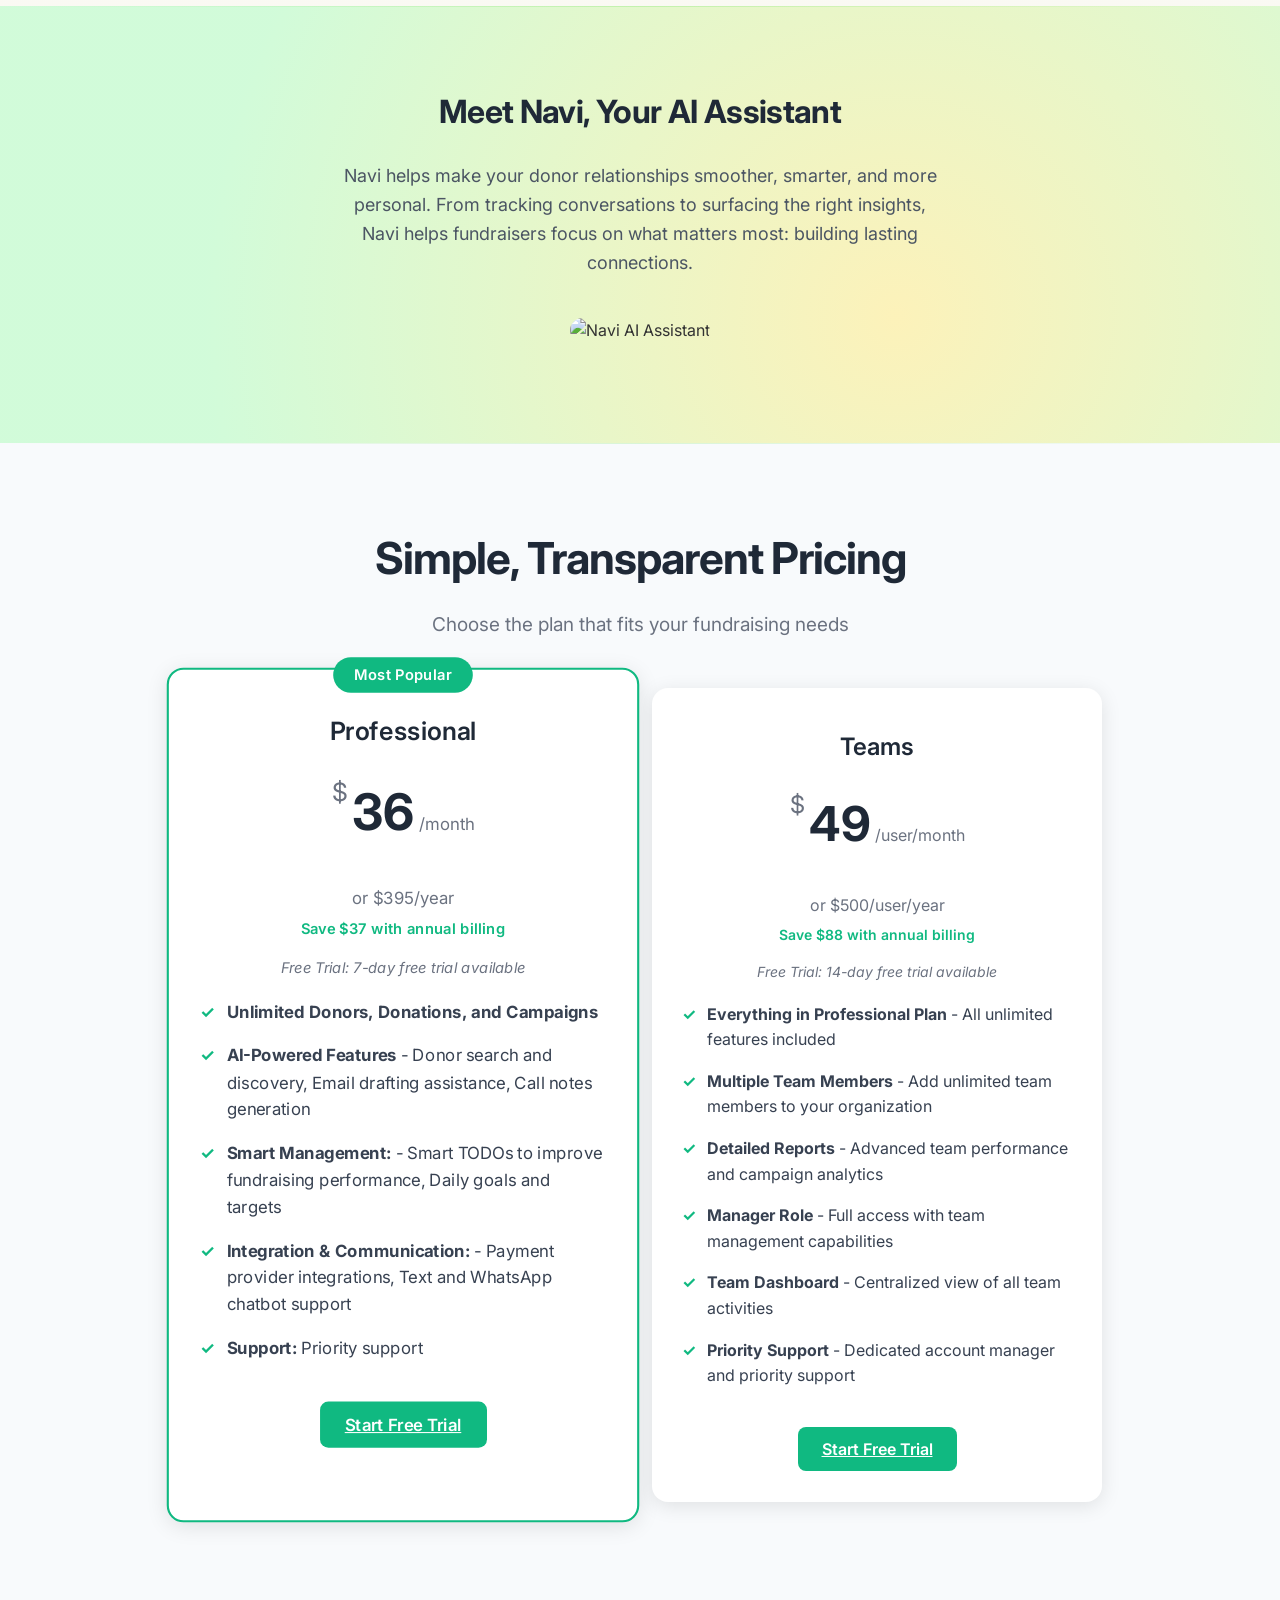
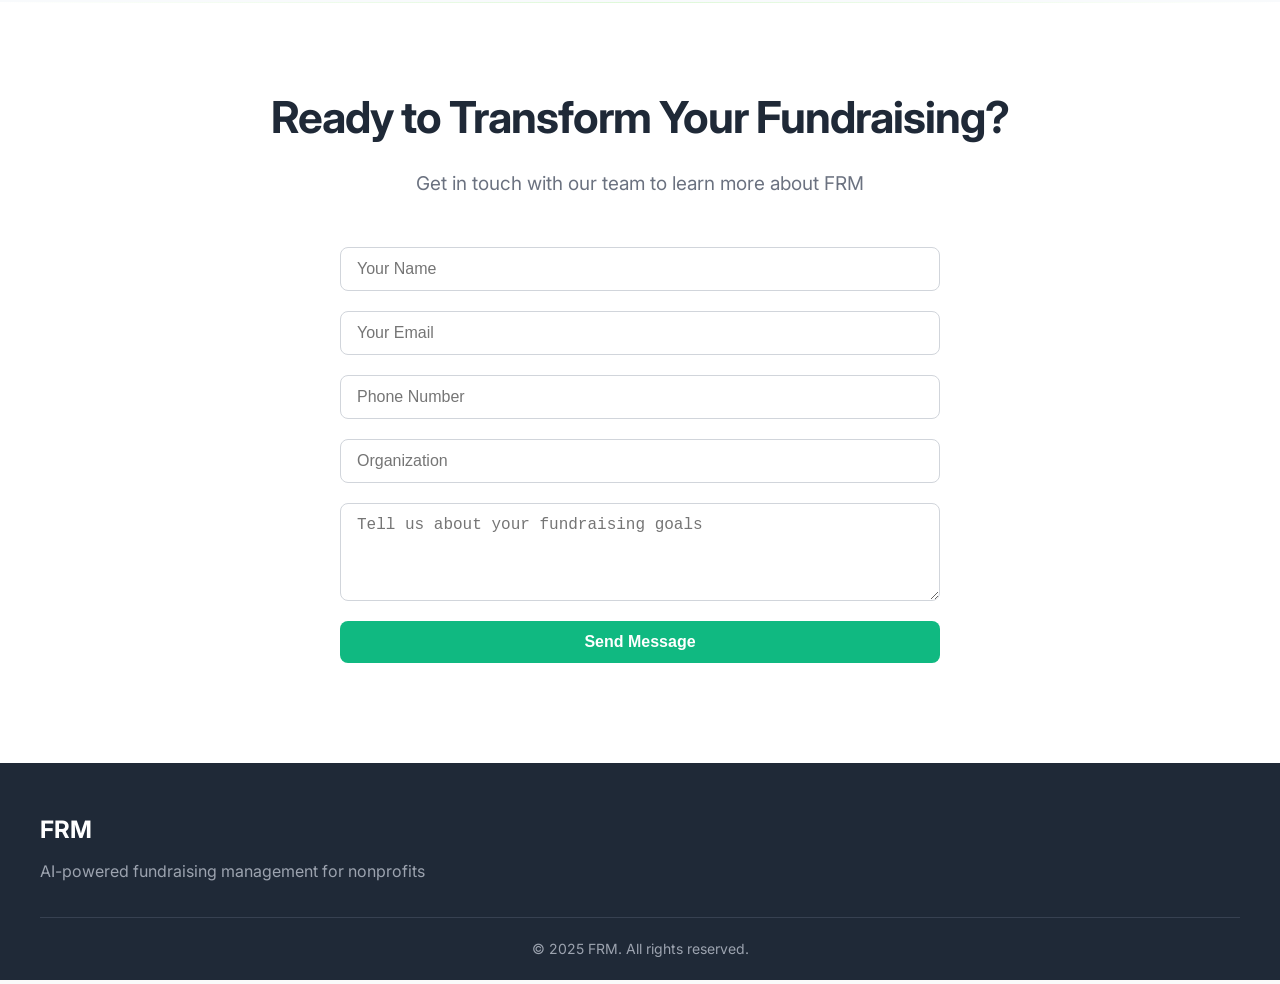
==== commit cbe0c92d: "Update index.html to improve text clarity and remove the Meet the Team section; adjust pricing detai" ====
--- a/index.html
+++ b/index.html
@@ -32,7 +32,7 @@
                 <span class="capsule-text">Watch a Demo</span>
             </a>
             <h1 class="main-title">If your donor list lives in a spreadsheet, it's time to upgrade</h1>
-            <p class="sub-title">Turn your data into donations. Less time CRMing and more time fundraising.</p>
+            <p class="sub-title">Turn your data into donations. Less time managing data and more time fundraising.</p>
             
             <!-- Frame 2.png Image -->
             <div class="hero-image-container">
@@ -45,8 +45,7 @@
     <section class="about-section">
         <div class="about-content">
             <p class="about-text">
-                Transform your fundraising with FRM (Fundraiser Relationship Management)- the AI-powered CRM that allows you to actually interact with your data to help you get more donations, follow up with donors, and run reports how YOU need them.
-                Built by fundraisers for fundraisers, FRM combines intelligent donor management, automated email drafting, and smart task tracking to help you spend less time on data entry and more time building relationships. With features like unlimited donor tracking, integrated payment processing, text/WhatsApp chatbot support (coming soon), and AI-driven insights, FRM helps you hit your fundraising goals while keeping your focus where it matters most - your mission.
+                Transform your fundraising with FRM (Fundraiser Relationship Management)- the AI-powered tool that allows you to actually interact with your data to help you get more donations, follow up with donors, and run reports how YOU need them.
             </p>
         </div>
     </section>
@@ -73,7 +72,7 @@
             <div class="capabilities-scroll">
                 <div class="capability-box">
                     <h2 class="capability-header">Never wonder again: “Where did I write that note?”</h2>
-                    <p class="capability-subheader">FRM learns every piece of data on your donors, allowing search options way beyond what other CRM’s can do - saving you time, and helping you fundraise more efficiently. </p>
+                    <p class="capability-subheader">FRM learns every piece of data on your donors, allowing search options way beyond what a CRM can do - saving you time, and helping you fundraise more efficiently. </p>
                     <img src="assets/Frame.png" alt="FRM Active Assistant Interface" class="capability-image">
                 </div>
                 <div class="capability-box">
@@ -130,33 +129,6 @@
             <p class="navi-content">Navi helps make your donor relationships smoother, smarter, and more personal. From tracking conversations to surfacing the right insights, Navi helps fundraisers focus on what matters most: building lasting connections.</p>
             <div class="navi-image-container">
                 <img src="assets/NaviG.png" alt="Navi AI Assistant" class="navi-image">
-            </div>
-        </div>
-    </section>
-
-    <!-- Meet the Team Section -->
-    <section class="meet-team-section">
-        <div class="meet-team-container">
-            <h2 class="team-headline">Built for Fundraisers by Fundraisers</h2>
-            <div class="team-members">
-                <div class="team-member">
-                    <div class="member-photo">
-                        <img src="assets/TeamPhotos/team1.jpeg" alt="Team Member 1" class="member-image">
-                    </div>
-                    <div class="member-info">
-                        <h3 class="member-name">Akiva Naiman</h3>
-                        <p class="member-bio">Akiva Naiman is the co-founder FRM, an AI-powered fundraising platform. With over a decade of experience in nonprofit strategy and development, Akiva helps organizations streamline their fundraising, grow donor relationships, and scale their impact.</p>
-                    </div>
-                </div>
-                <div class="team-member">
-                    <div class="member-photo">
-                        <img src="assets/TeamPhotos/team2.jpg" alt="Team Member 2" class="member-image">
-                    </div>
-                    <div class="member-info">
-                        <h3 class="member-name">Josh Schwartz</h3>
-                        <p class="member-bio">Josh Schwartz has 15 years of product and development experience, building innovative tools at the intersection of technology and user needs. He created The Kosher App, the first to leverage AI and machine learning to recognize kosher symbols, and manages Meetlink.co, a SaaS platform for custom meeting landing pages.</p>
-                    </div>
-                </div>
             </div>
         </div>
     </section>
@@ -189,16 +161,15 @@
                     </ul>
                     <a href="https://app.getfrm.com" target="_blank" class="pricing-btn">Start Free Trial</a>
                 </div>
-                <div class="pricing-card coming-soon">
-                    <div class="coming-soon-badge">Coming Soon</div>
+                <div class="pricing-card">
                     <h3 class="plan-name">Teams</h3>
                     <div class="plan-price">
                         <span class="currency">$</span>
                         <span class="amount">49</span>
-                        <span class="period">/month</span>
+                        <span class="period">/user/month</span>
                     </div>
                     <div class="plan-billing">
-                        <span class="billing-option">or $500/year</span>
+                        <span class="billing-option">or $500/user/year</span>
                         <span class="savings">Save $88 with annual billing</span>
                     </div>
                     <div class="plan-perfect-for">Free Trial: 14-day free trial available</div>
@@ -210,7 +181,7 @@
                         <li><strong>Team Dashboard</strong> - Centralized view of all team activities</li>
                         <li><strong>Priority Support</strong> - Dedicated account manager and priority support</li>
                     </ul>
-                    <button class="pricing-btn coming-soon-btn">Coming Soon</button>
+                    <a href="https://app.getfrm.com" target="_blank" class="pricing-btn">Start Free Trial</a>
                 </div>
             </div>
         </div>
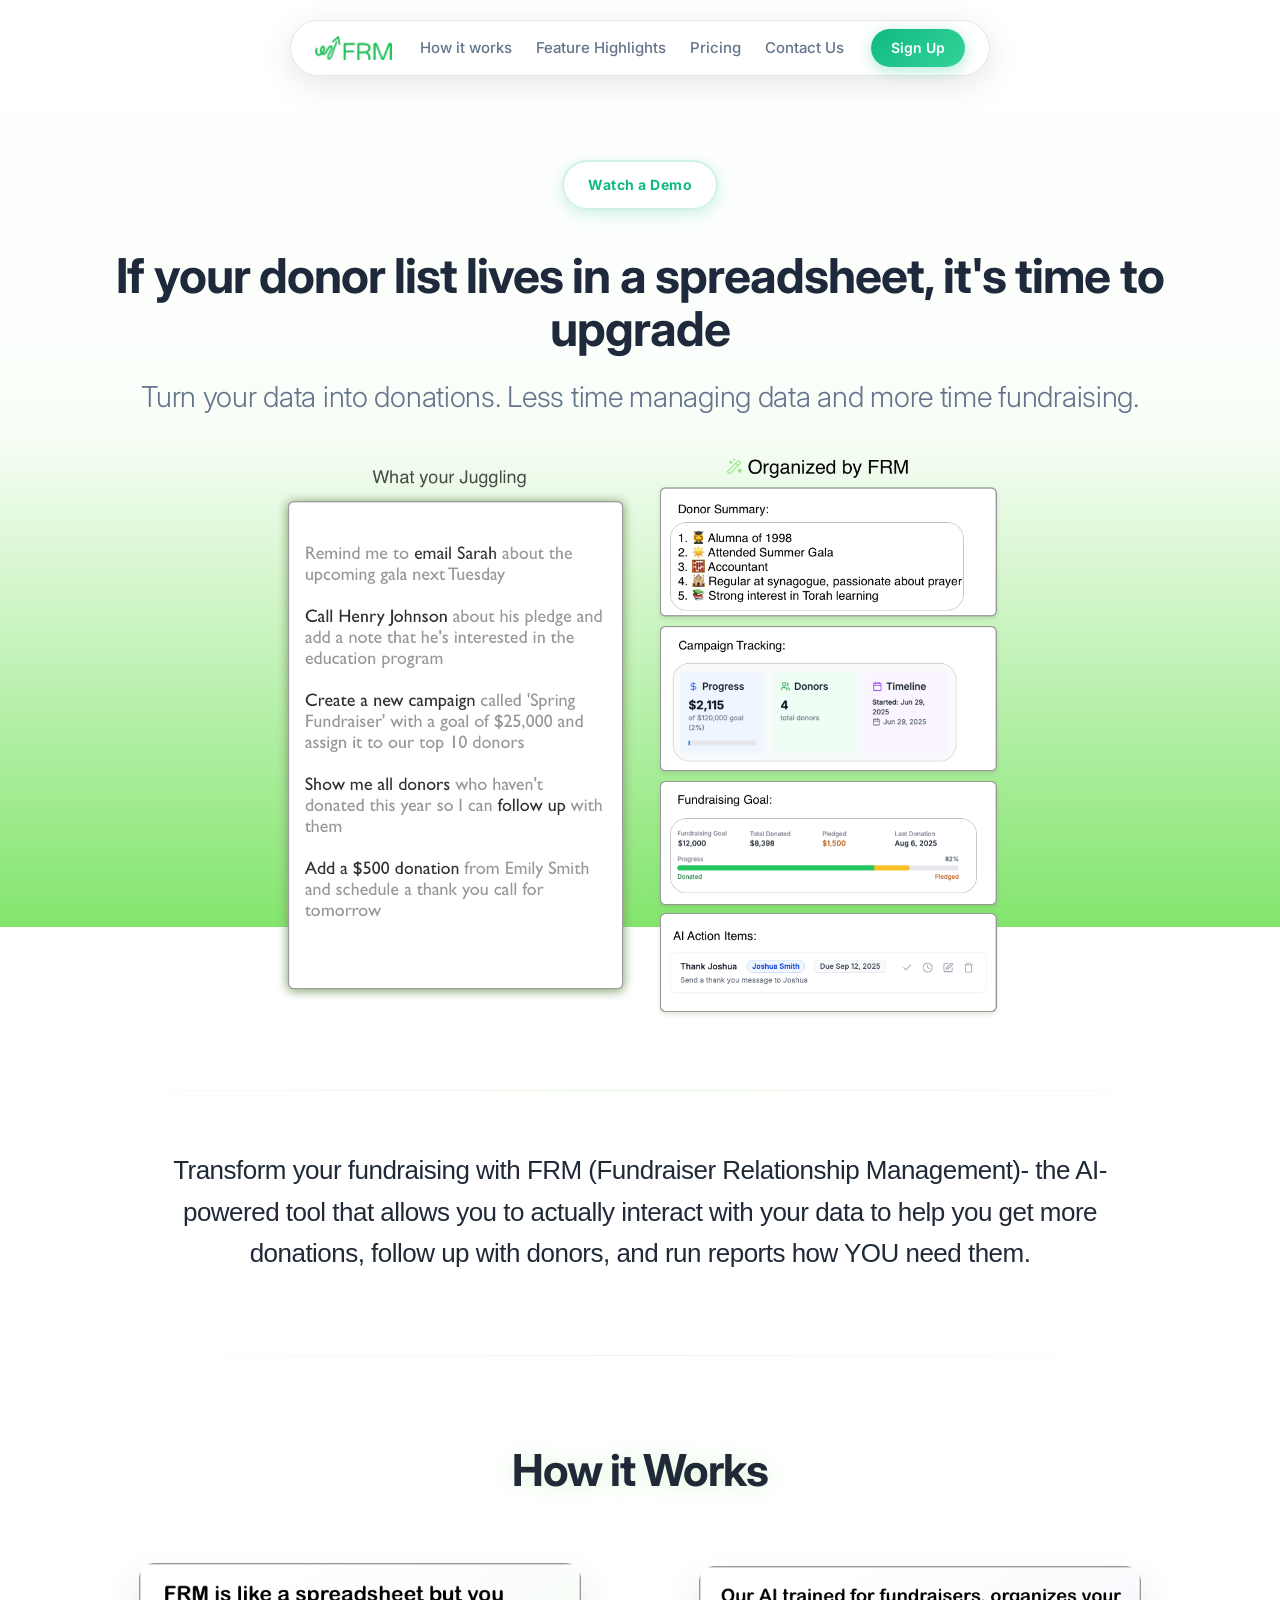
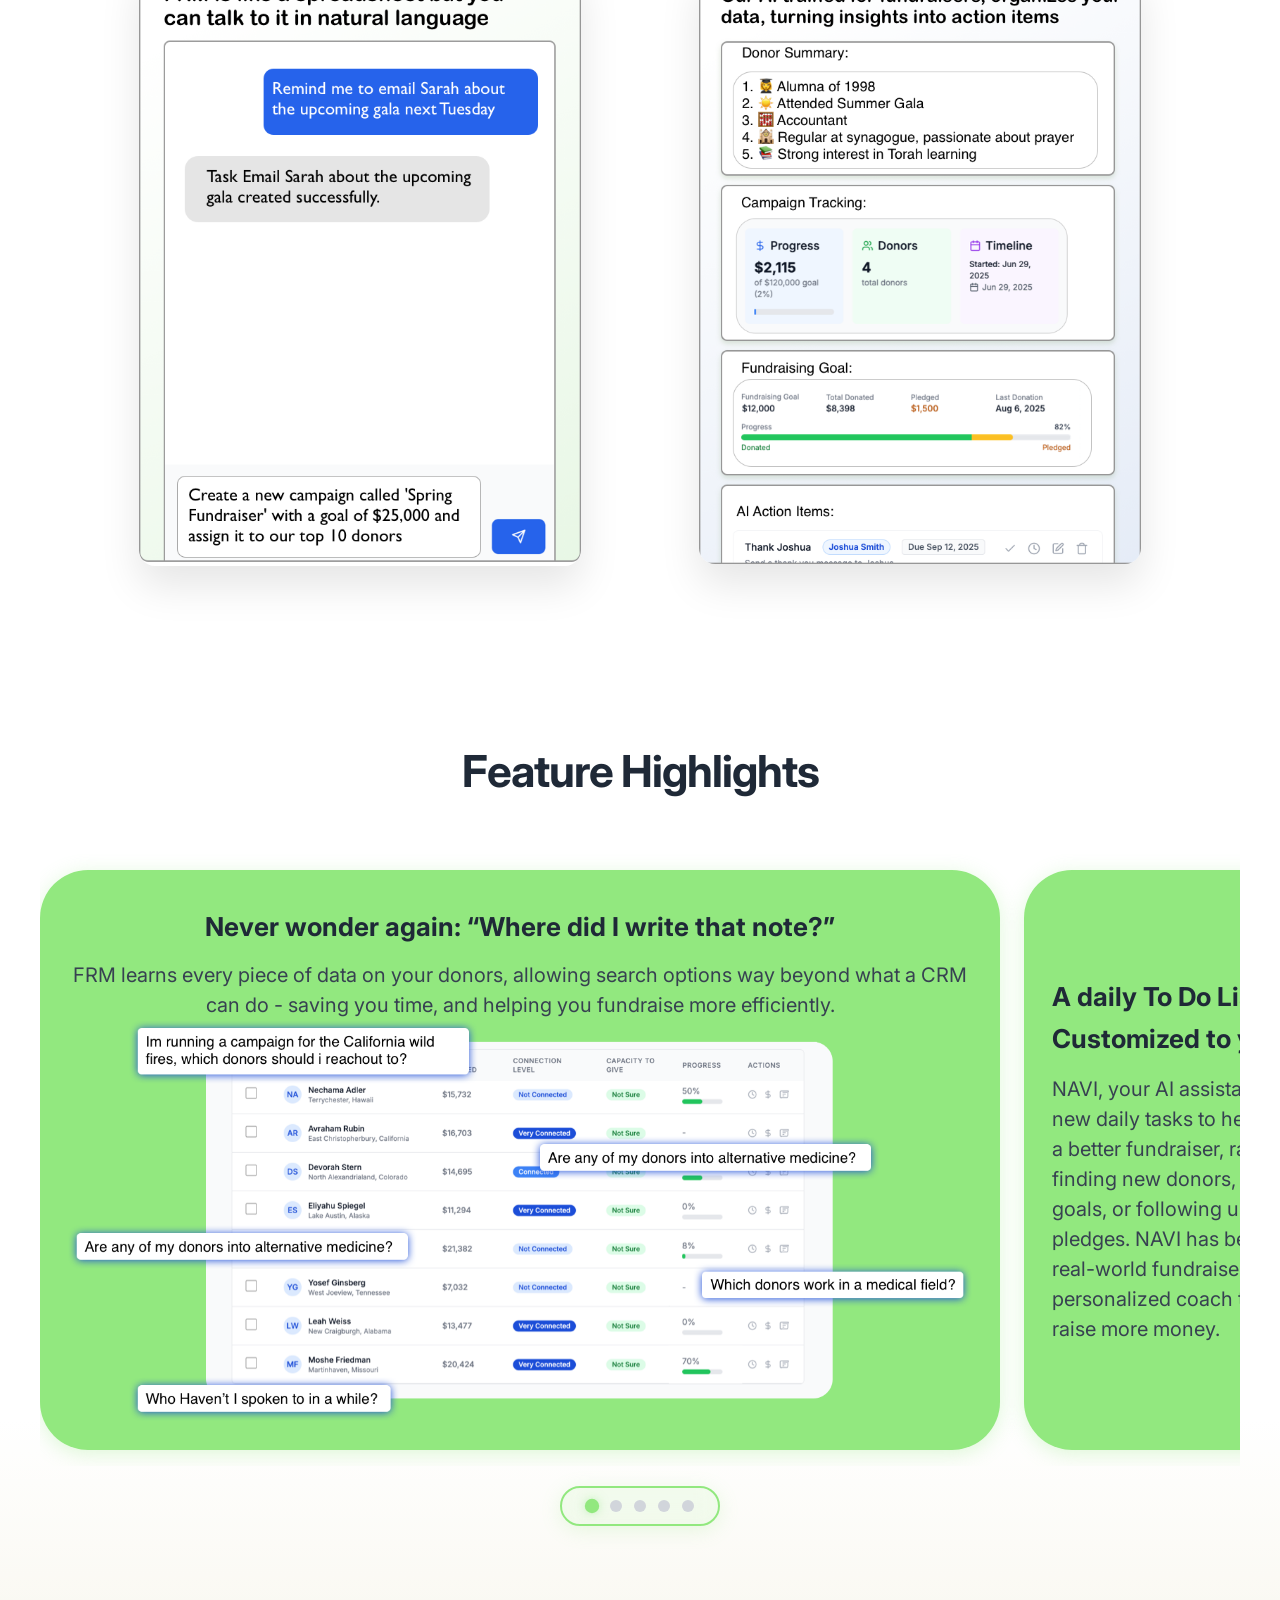
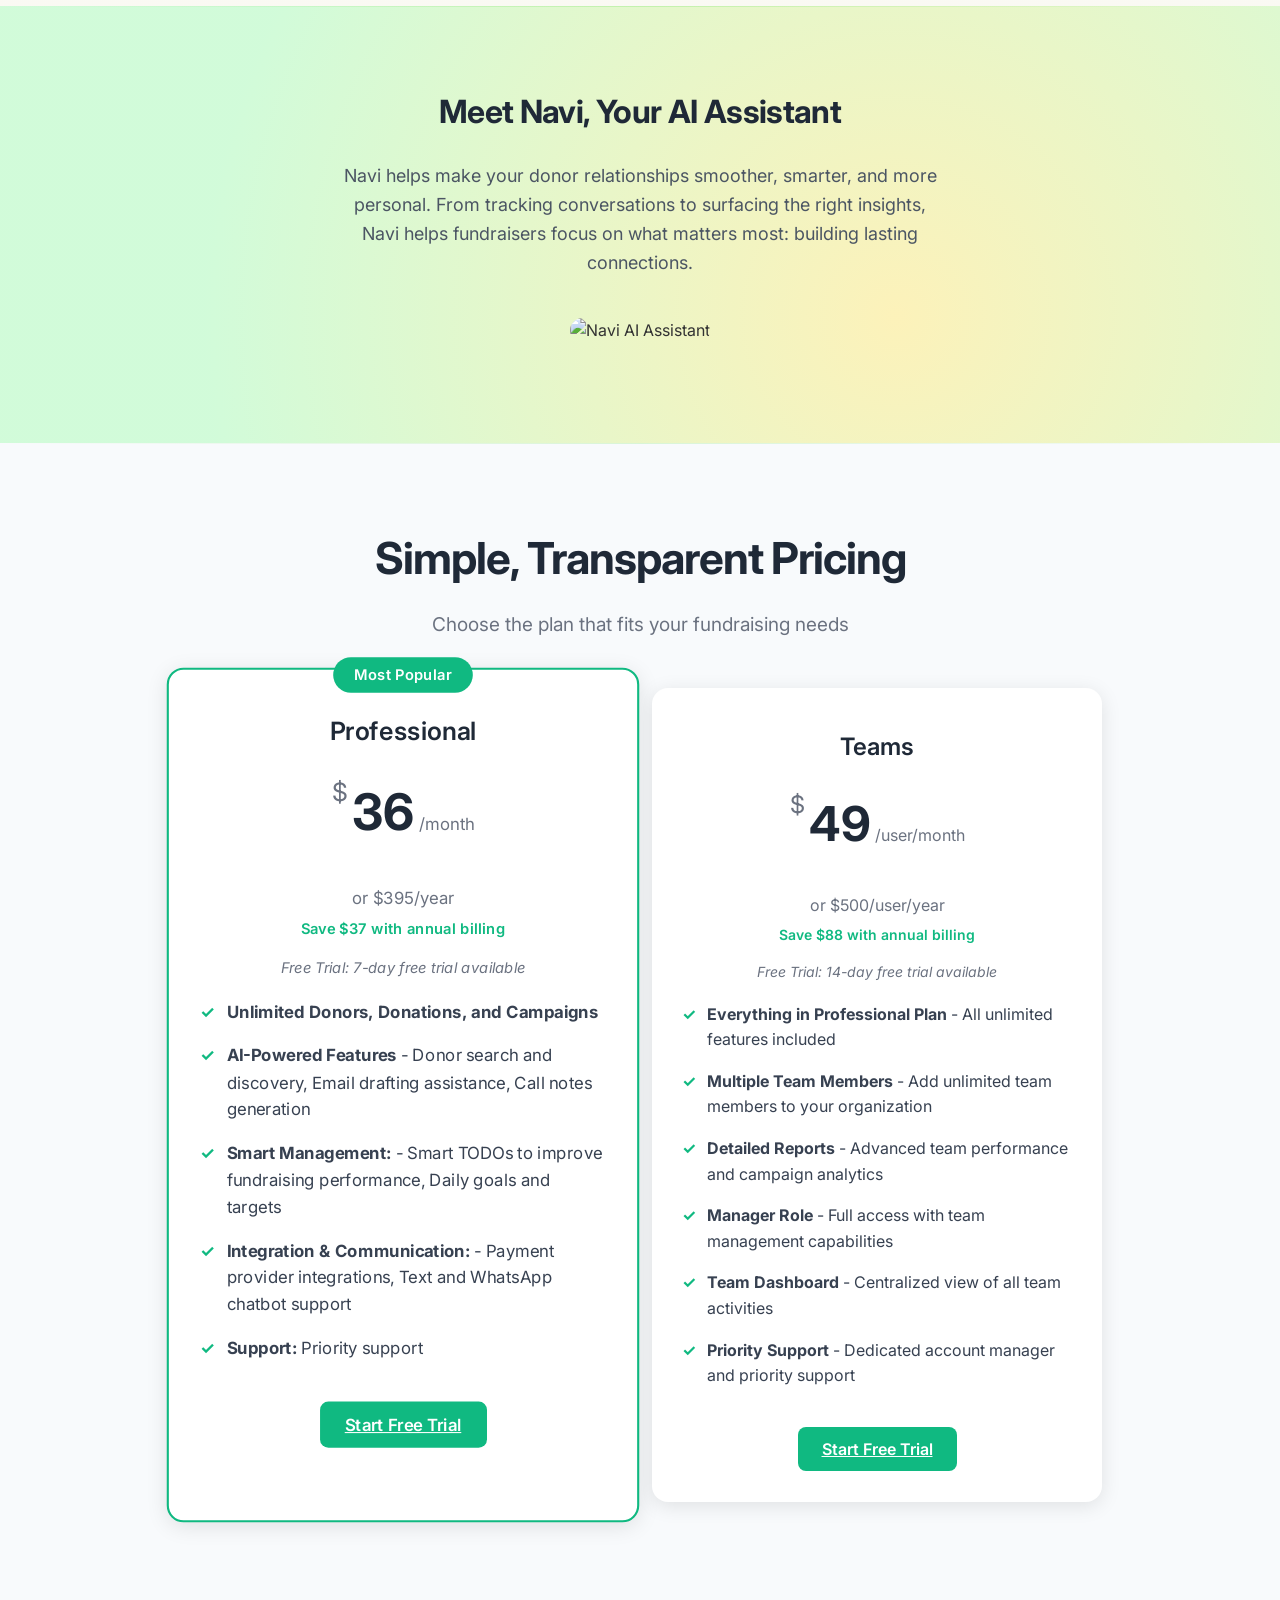
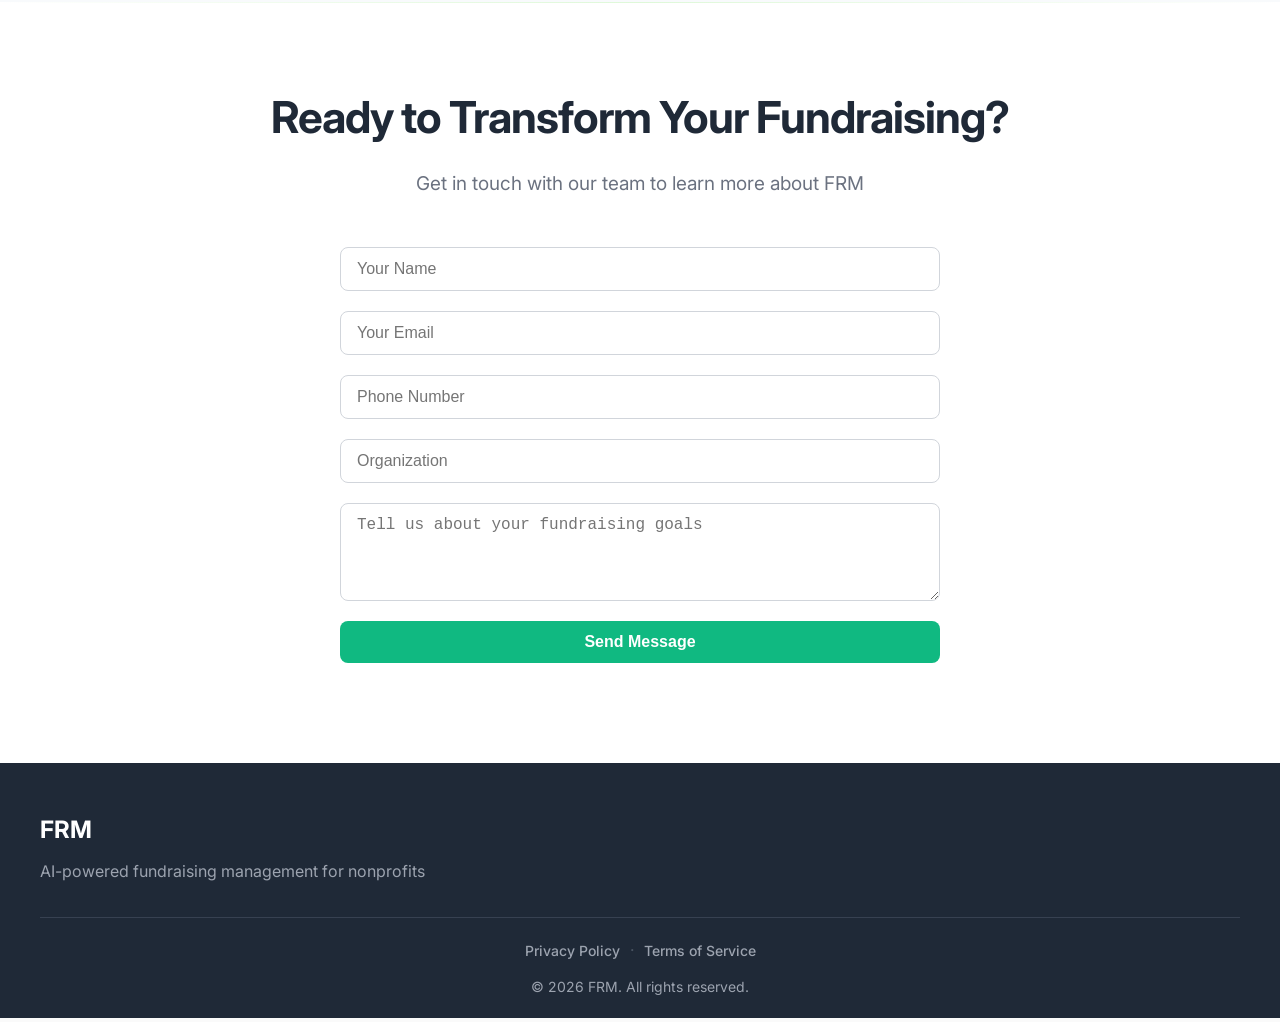
==== commit 5355ae7e: "Update footer in index.html to include legal links and change copyright year to 2026; enhance footer" ====
--- a/index.html
+++ b/index.html
@@ -217,7 +217,12 @@
                 </div>
             </div>
             <div class="footer-bottom">
-                <p>&copy; 2025 FRM. All rights reserved.</p>
+                <nav class="footer-legal" aria-label="Legal">
+                    <a href="Legal/privacy-policy.html">Privacy Policy</a>
+                    <span class="footer-legal-sep" aria-hidden="true">·</span>
+                    <a href="Legal/terms-of-service.html">Terms of Service</a>
+                </nav>
+                <p>&copy; 2026 FRM. All rights reserved.</p>
             </div>
         </div>
     </footer>
--- a/styles.css
+++ b/styles.css
@@ -1021,11 +1021,41 @@
     border-top: 1px solid #374151;
     padding-top: 20px;
     text-align: center;
+    display: flex;
+    flex-direction: column;
+    align-items: center;
+    gap: 12px;
+}
+
+.footer-legal {
+    display: flex;
+    justify-content: center;
+    align-items: center;
+    gap: 10px;
+    flex-wrap: wrap;
+}
+
+.footer-legal a {
+    color: #9ca3af;
+    text-decoration: none;
+    font-size: 14px;
+    font-weight: 500;
+    transition: color 0.2s ease;
+}
+
+.footer-legal a:hover {
+    color: #fff;
+}
+
+.footer-legal-sep {
+    color: #4b5563;
+    user-select: none;
 }
 
 .footer-bottom p {
     color: #9ca3af;
     font-size: 14px;
+    margin: 0;
 }
 
 .scroll-indicators-container {
